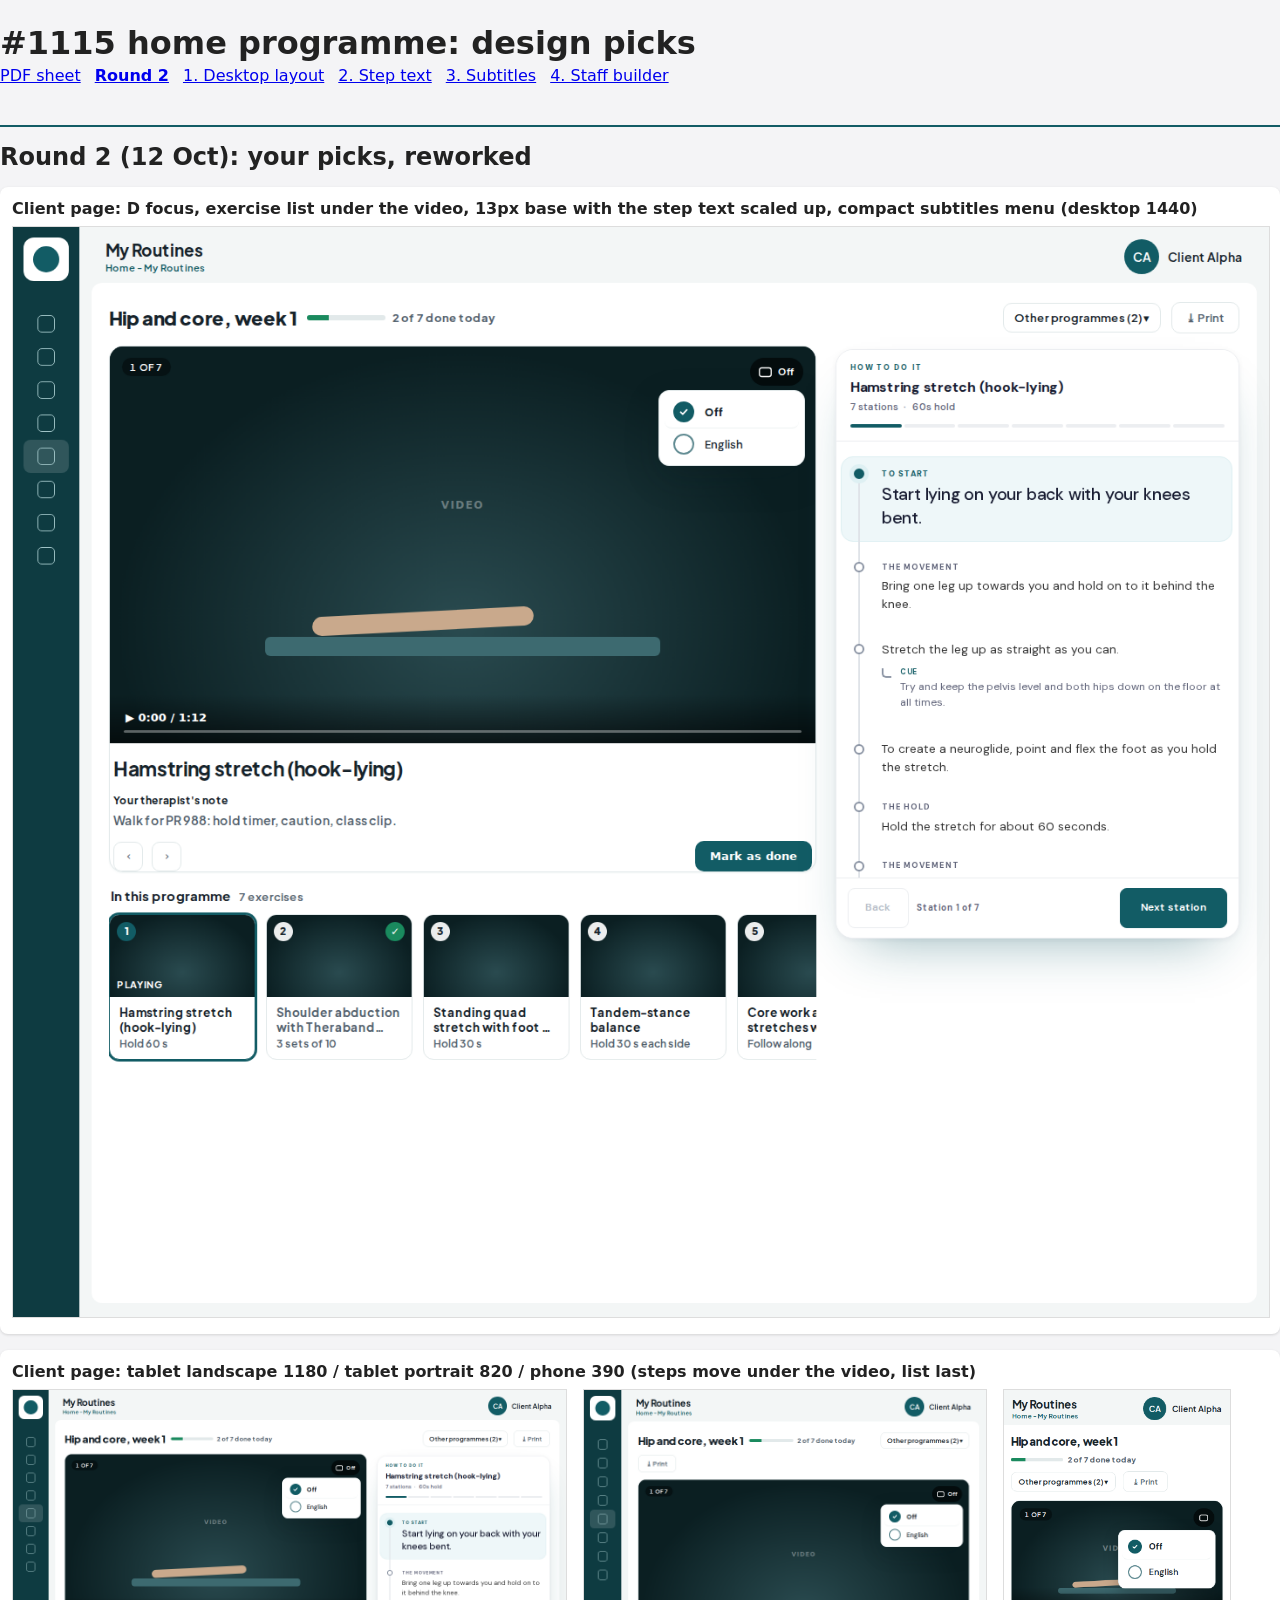
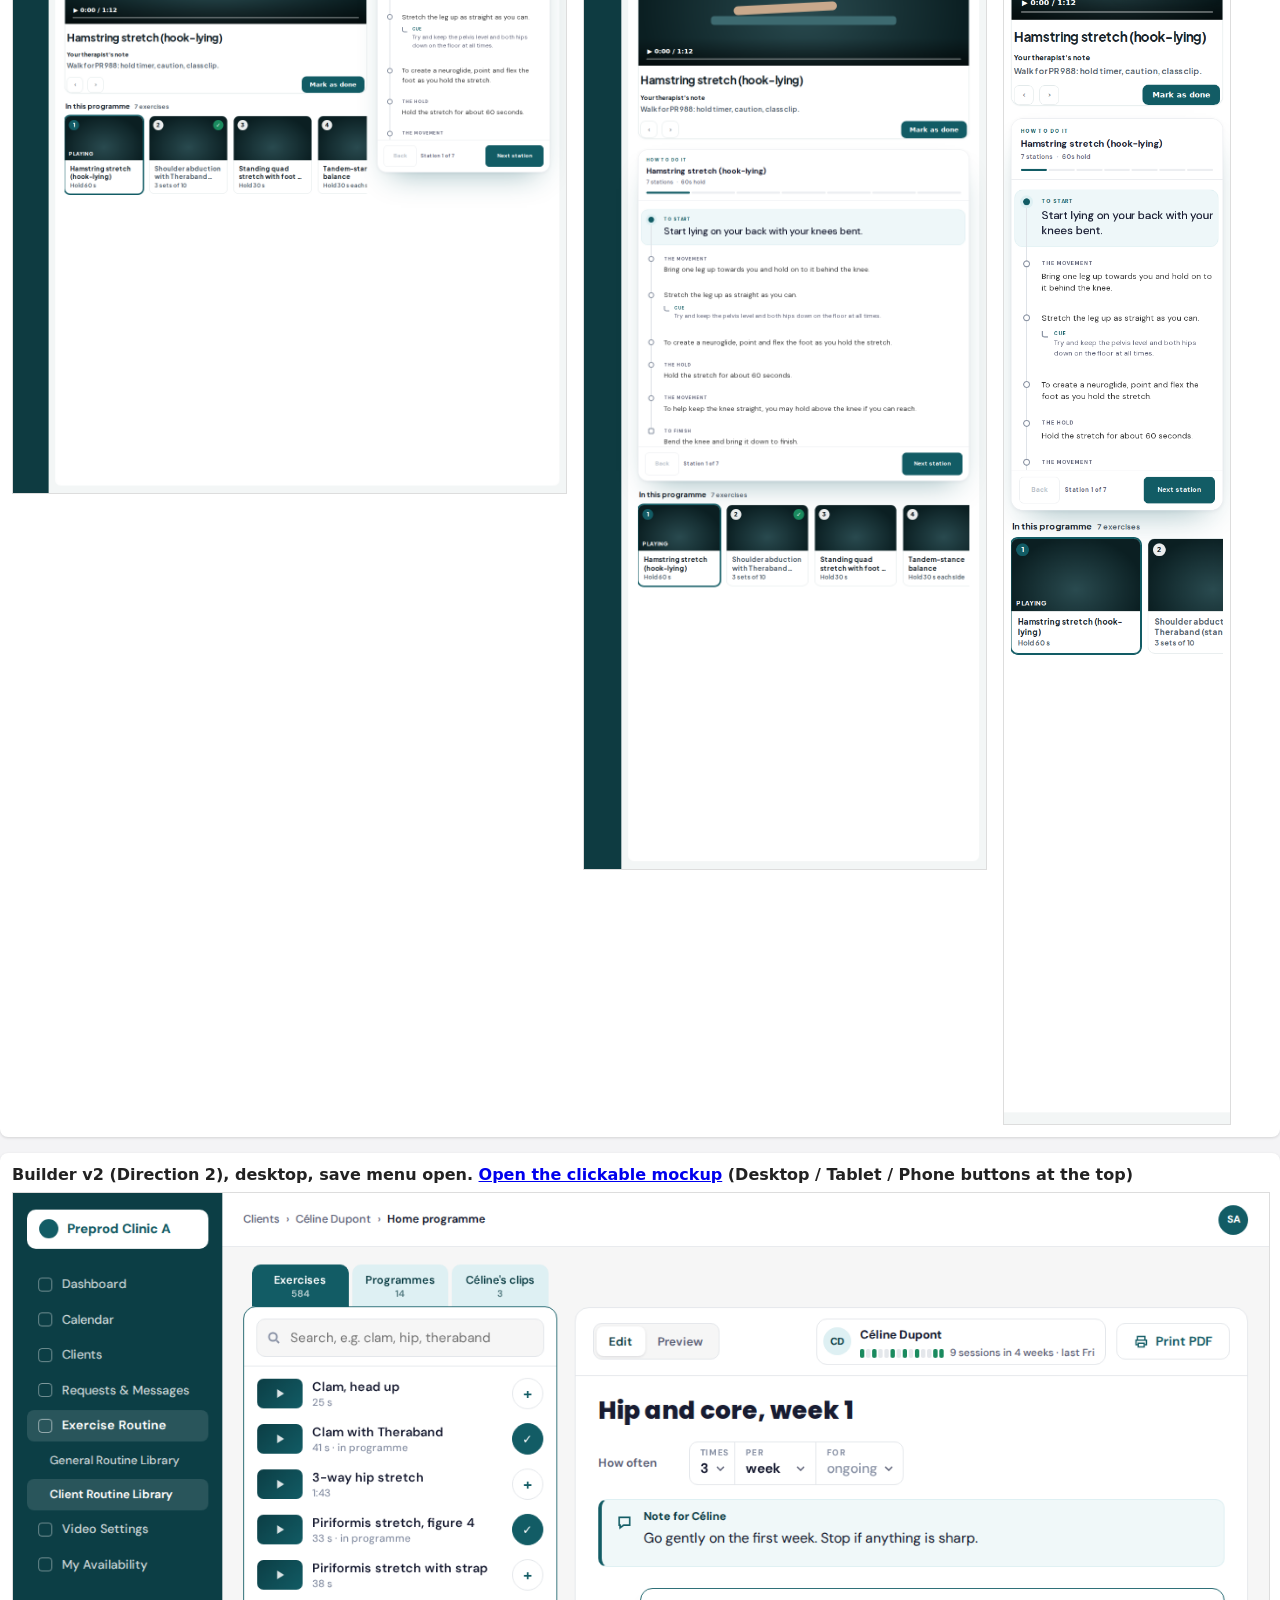
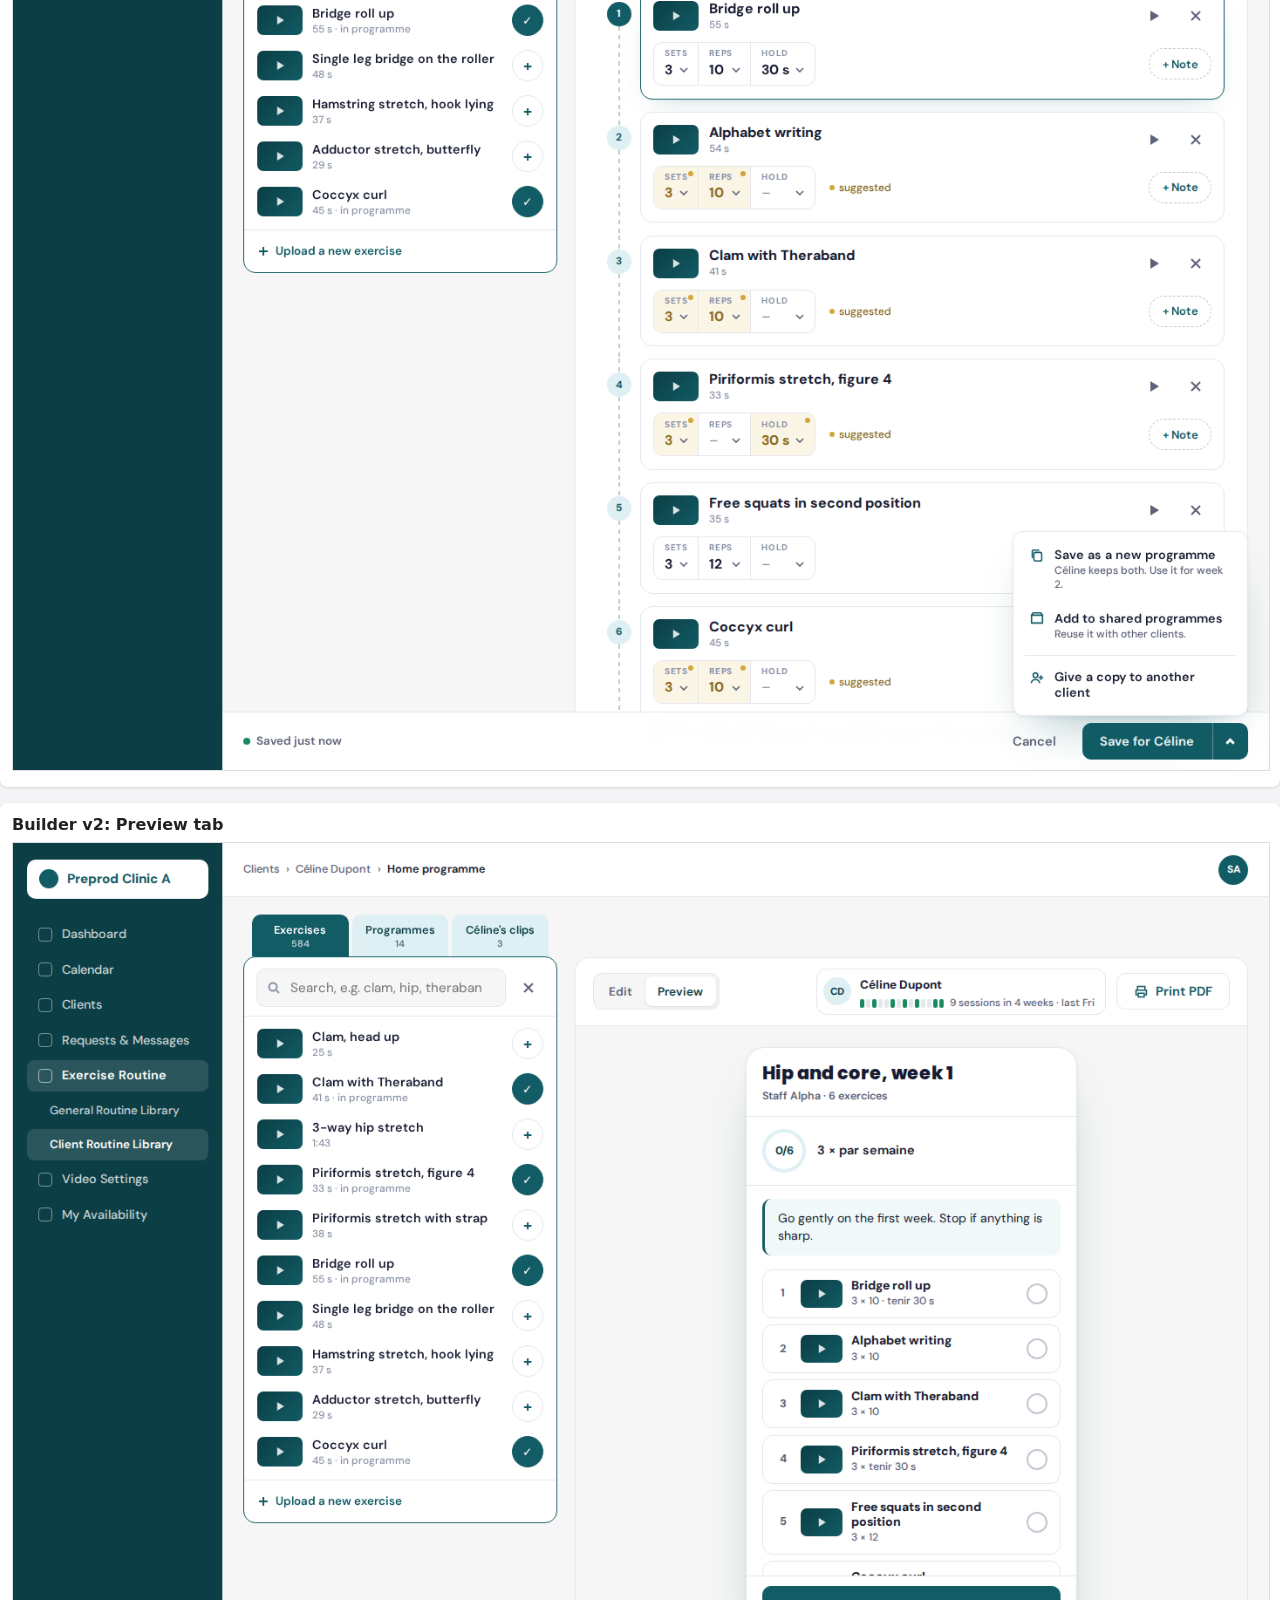
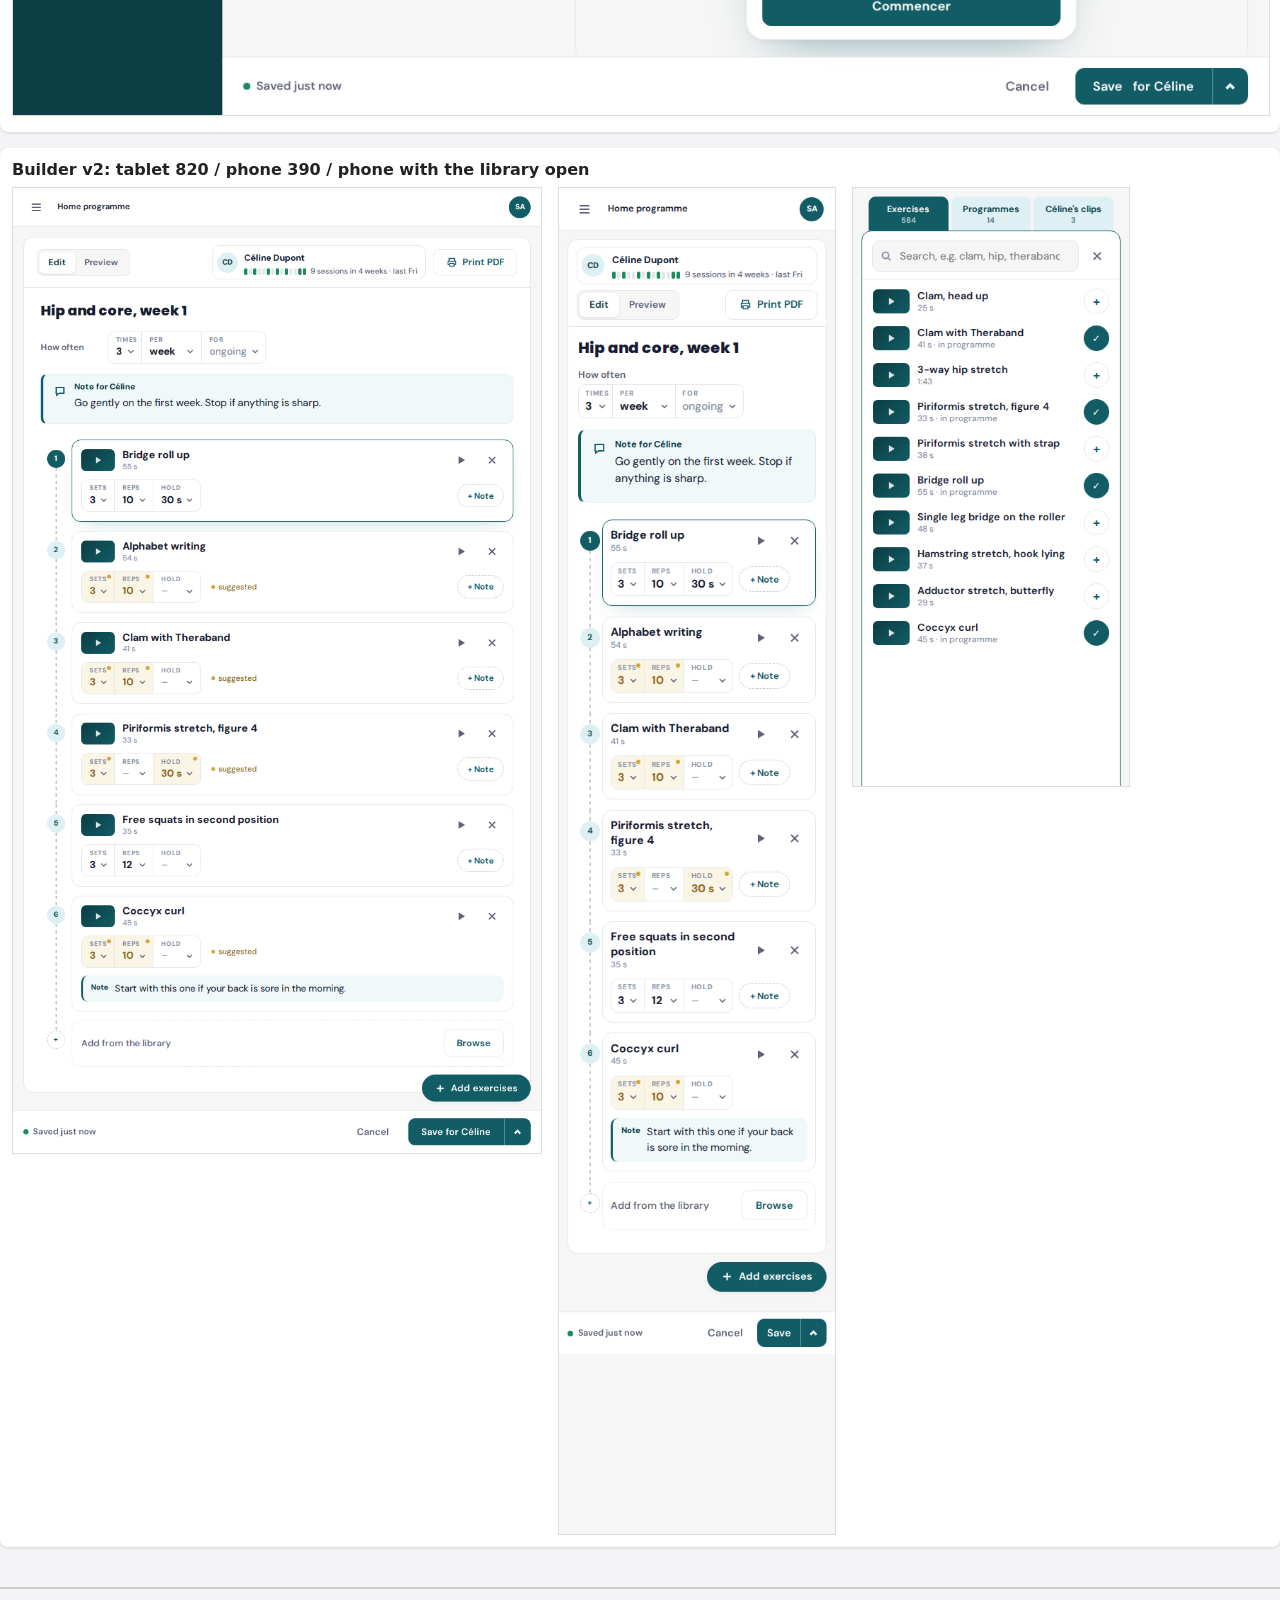
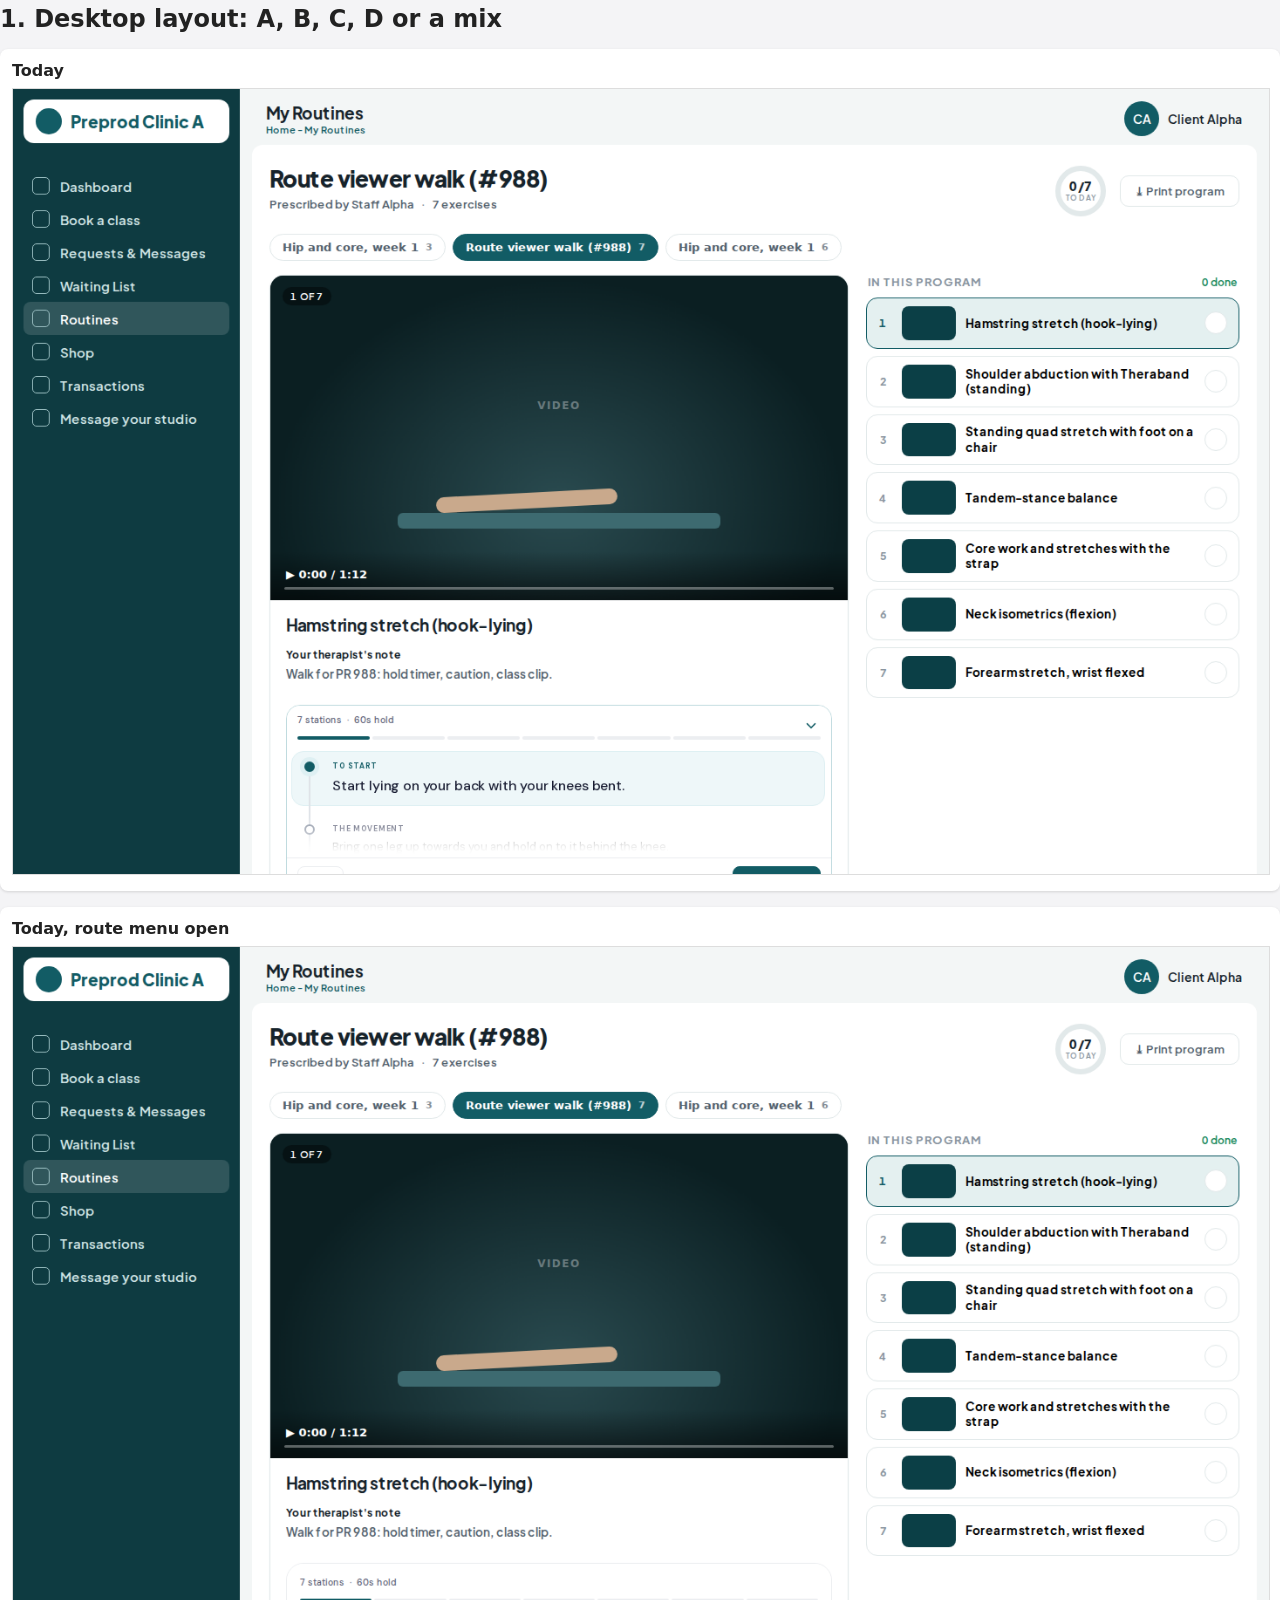
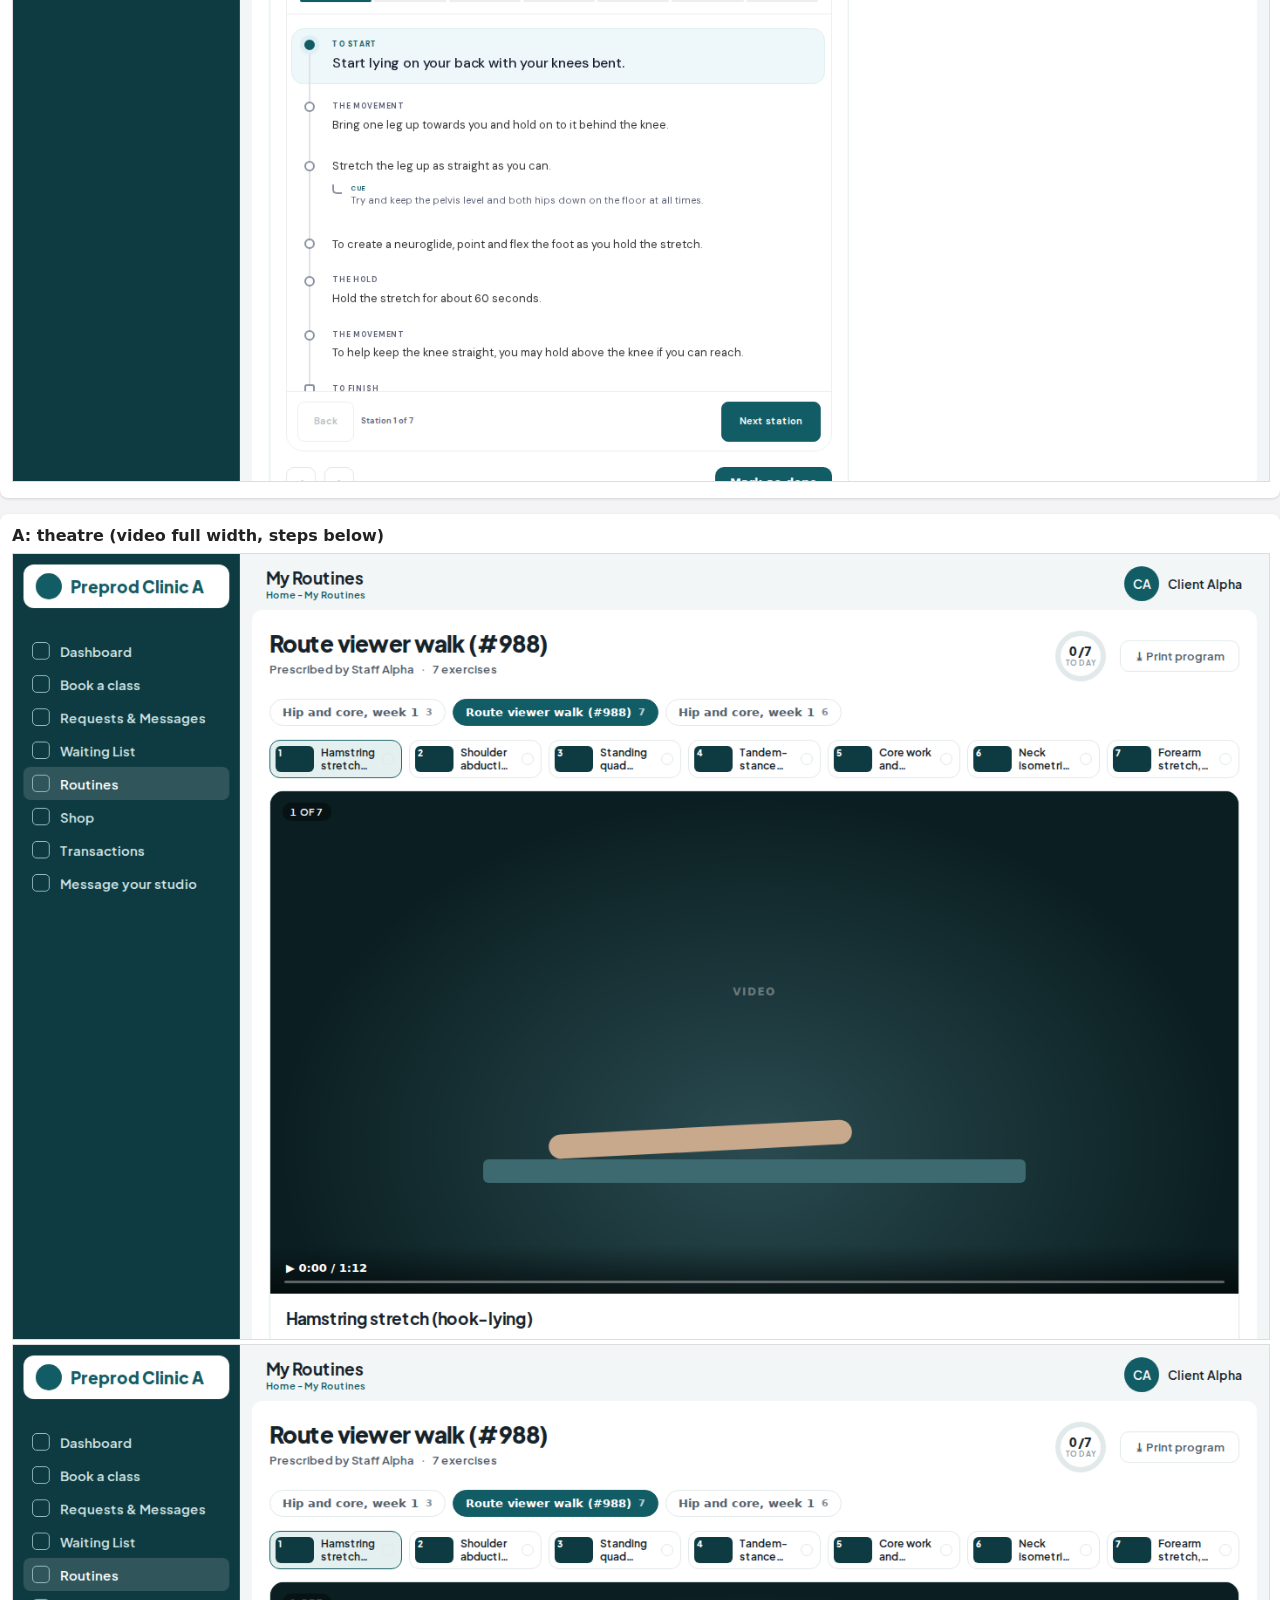
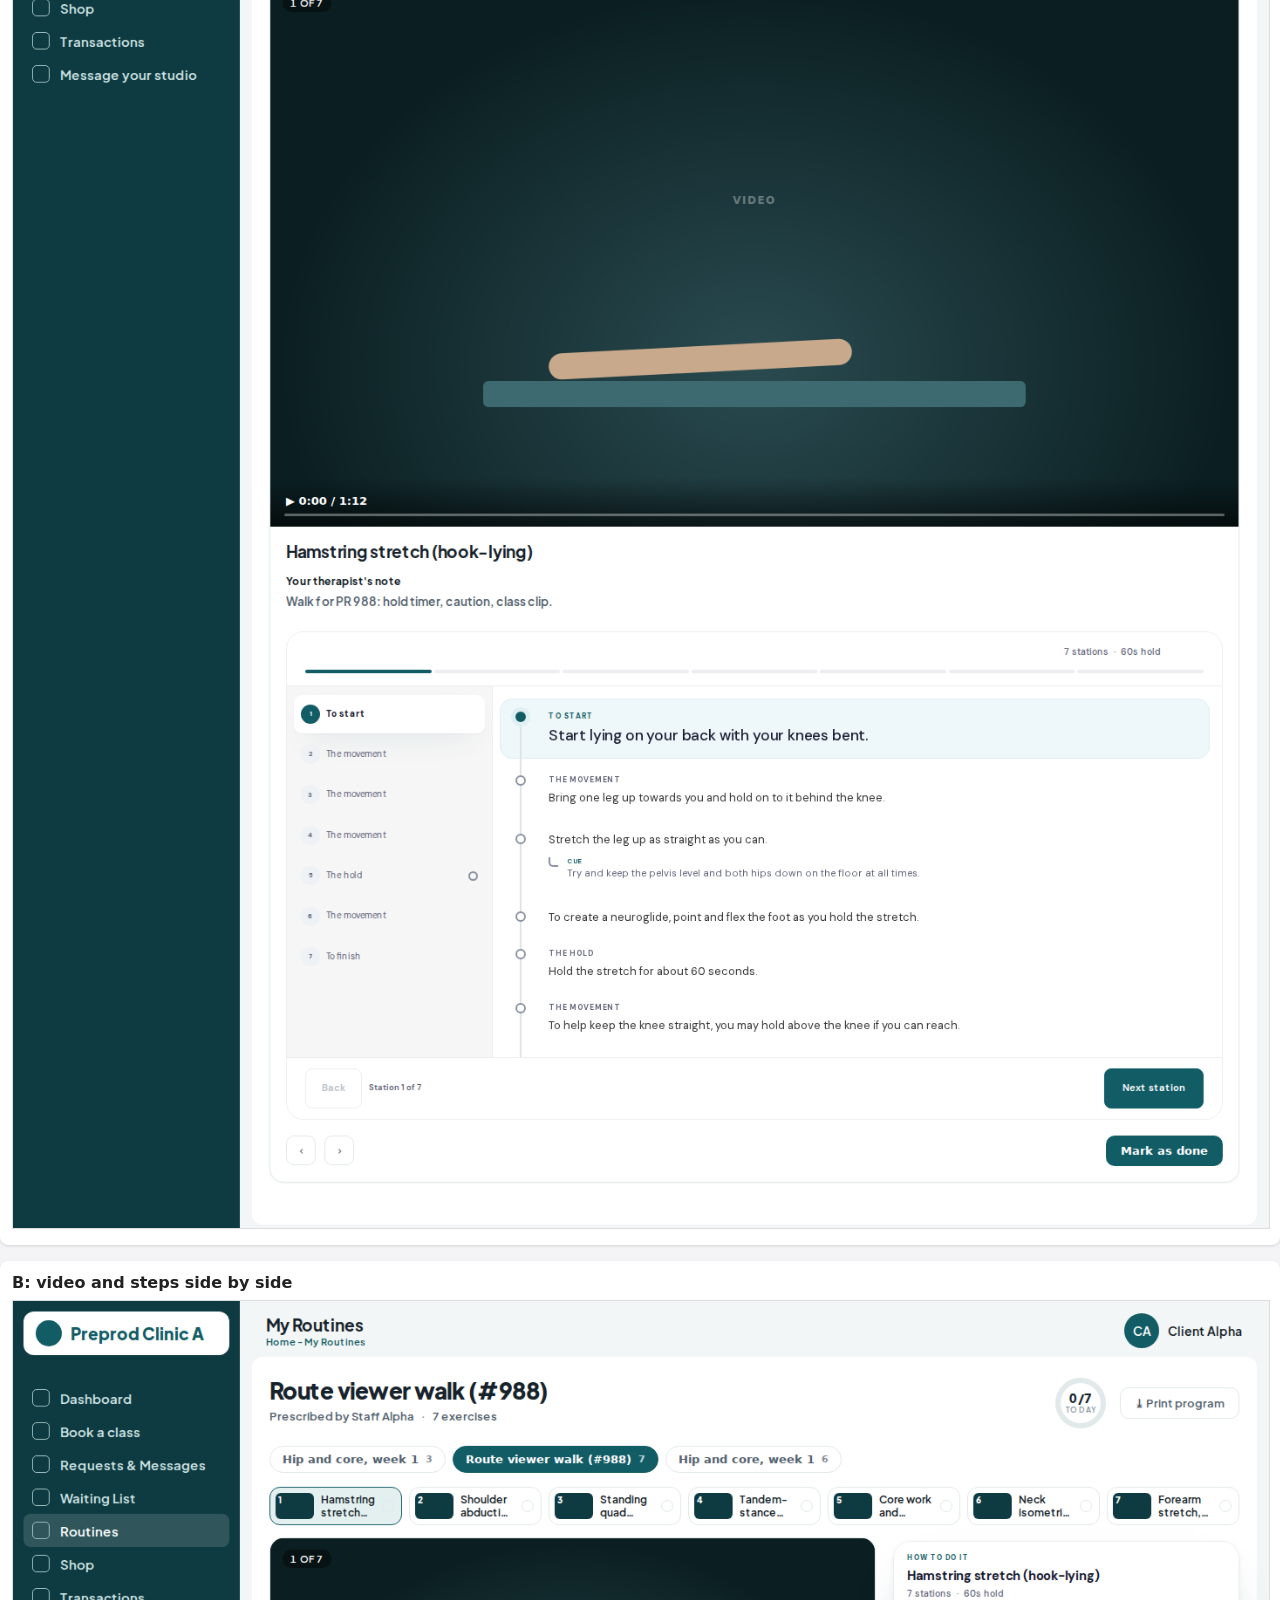
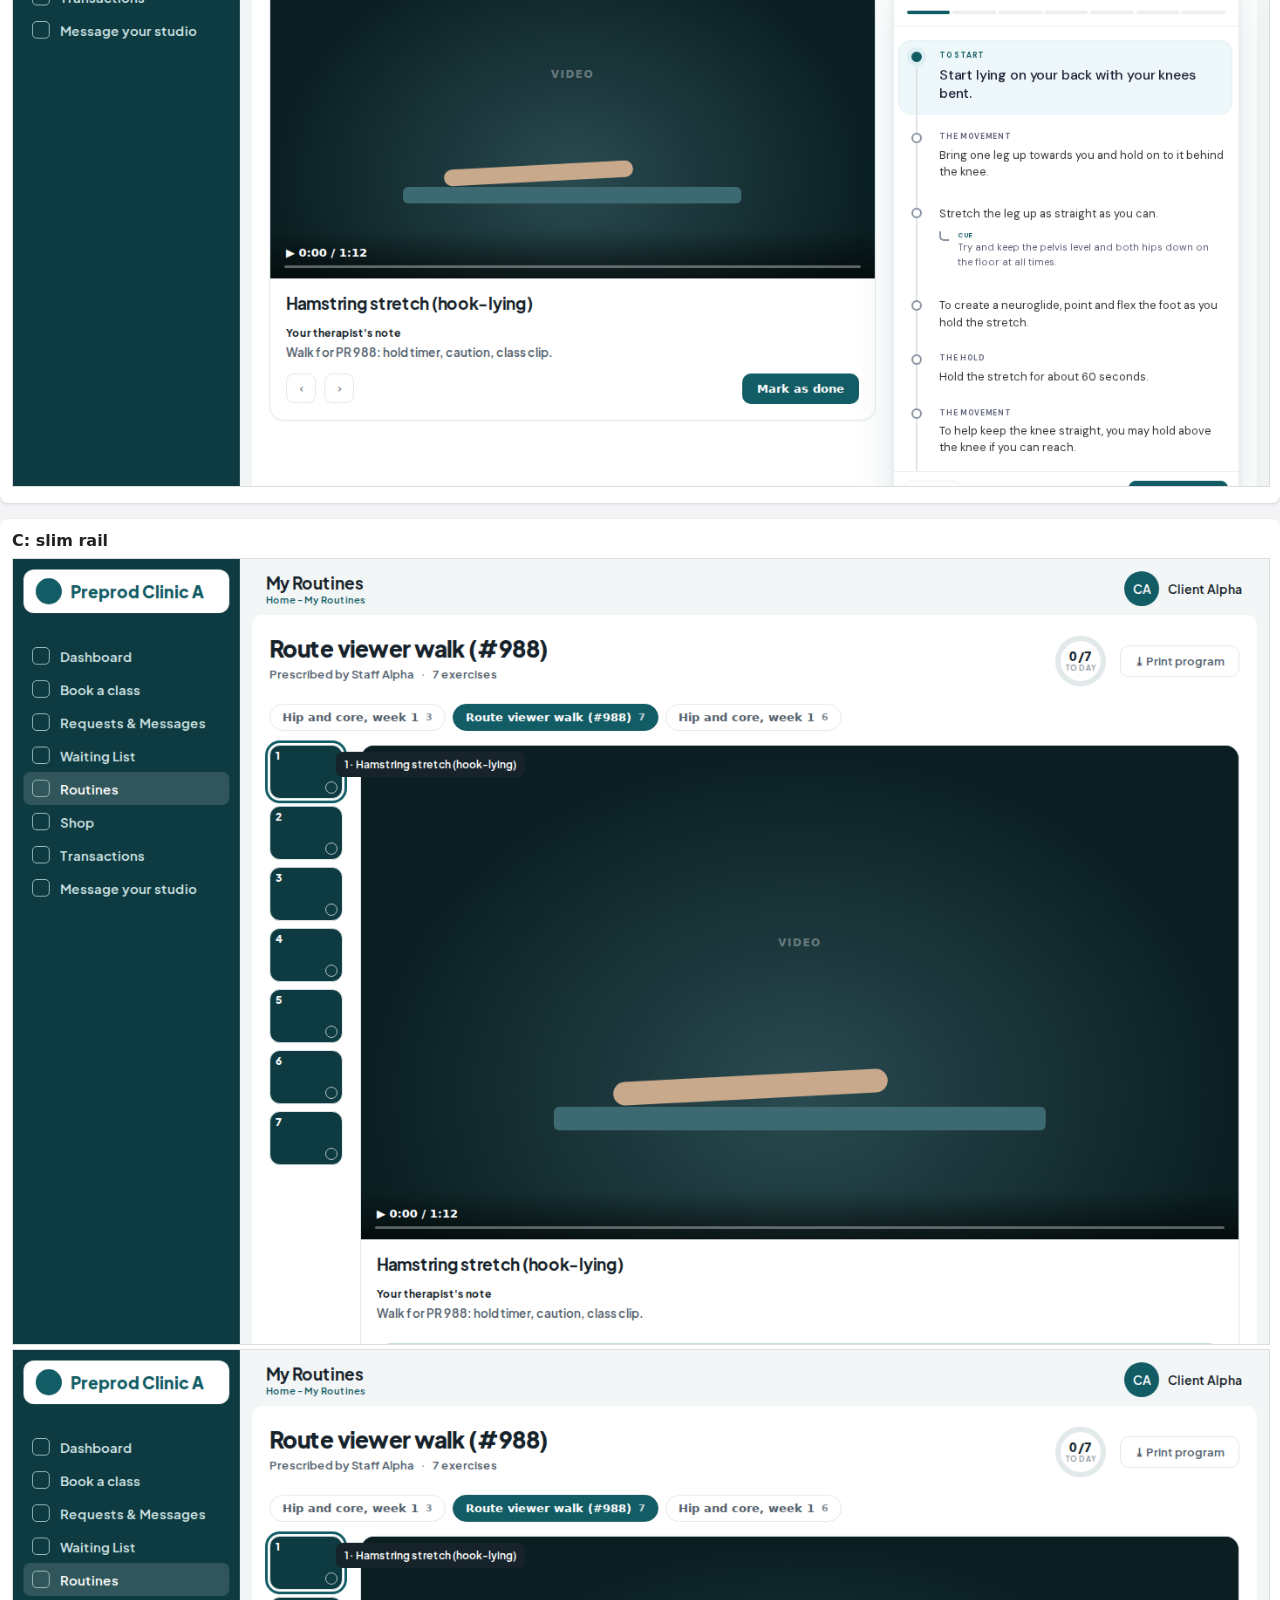
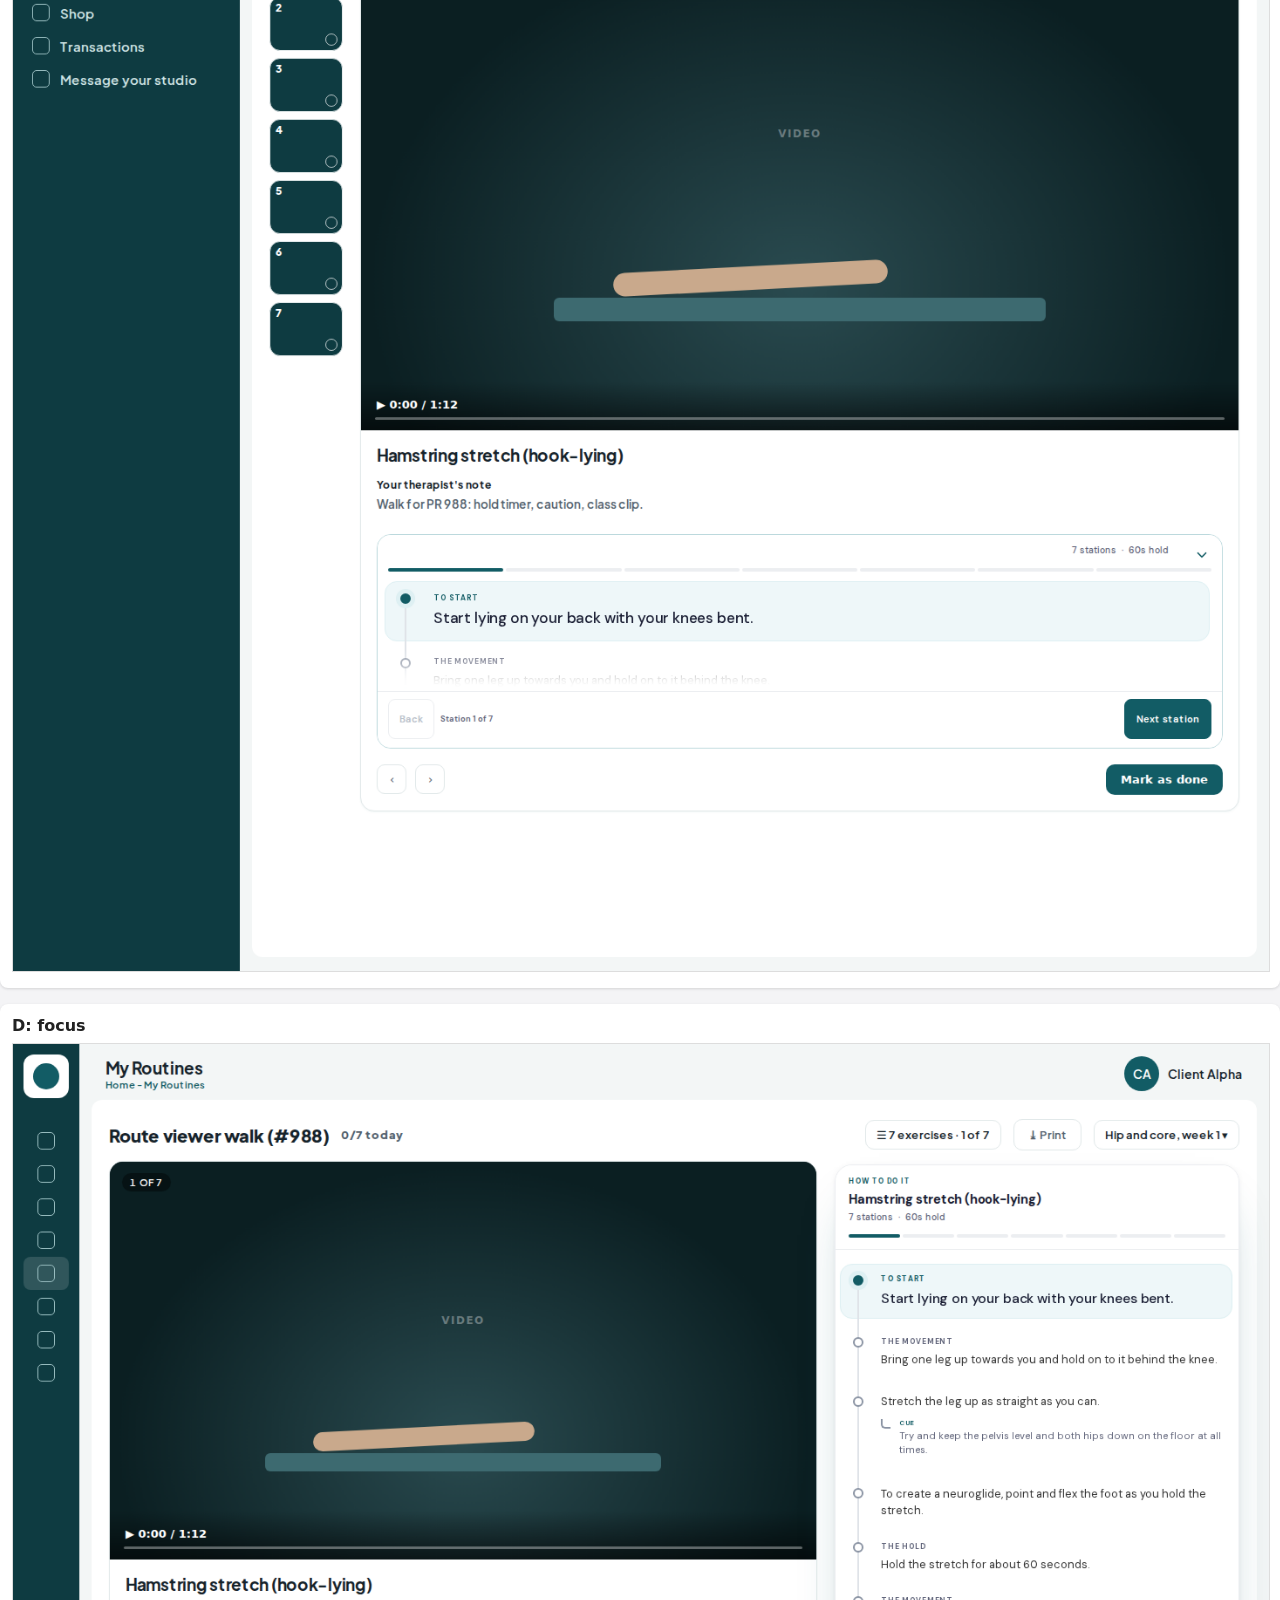
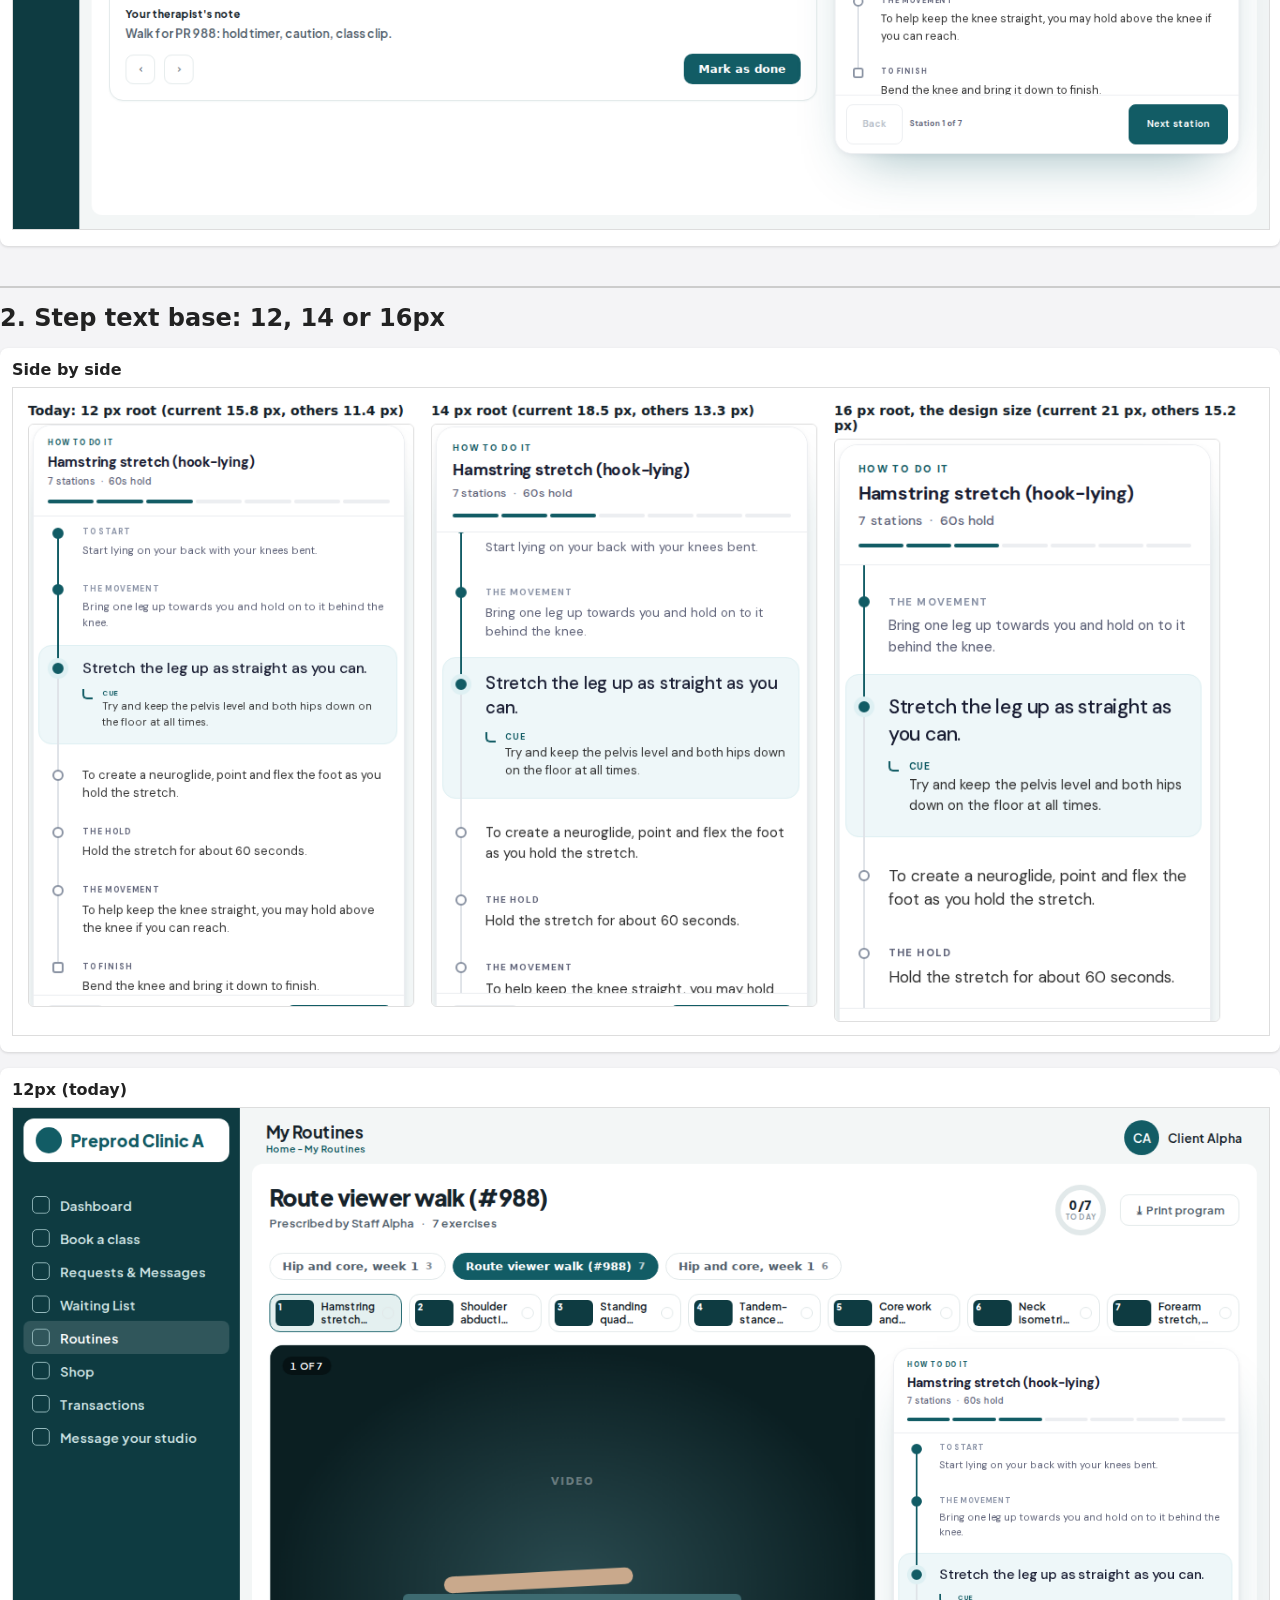
==== index.html @ 7ef36e44 "Mockup preview for #1115 design picks Co-Authored-By: Claude Opus 5.5 <noreply@anthropic.com>" ====
<!doctype html><meta charset=utf-8><meta name="robots" content="noindex,nofollow"><title>#1115 design picks</title>
<style>body{font:16px system-ui;margin:24px auto;max-width:1500px;background:#f4f4f6;color:#222}h1{margin:0 0 4px}h2{margin:40px 0 4px;border-top:2px solid #ccc;padding-top:16px}figure{margin:16px 0;background:#fff;padding:12px;border-radius:8px;box-shadow:0 1px 3px #0002}figcaption{font-weight:600;margin-bottom:8px}img{max-width:100%;border:1px solid #ddd}nav a{margin-right:14px}</style>
<h1>#1115 home programme: design picks</h1>
<nav><a href=#pdf>PDF sheet</a><a href=#v2><b>Round 2</b></a><a href=#layout>1. Desktop layout</a><a href=#text>2. Step text</a><a href=#cc>3. Subtitles</a><a href=#builder>4. Staff builder</a></nav>
<h2 id=v2 style="border-color:#125c65">Round 2 (12 Oct): your picks, reworked</h2>
<figure><figcaption>Client page: D focus, exercise list under the video, 13px base with the step text scaled up, compact subtitles menu (desktop 1440)</figcaption><img src=shots/V2-desk.png></figure>
<figure><figcaption>Client page: tablet landscape 1180 / tablet portrait 820 / phone 390 (steps move under the video, list last)</figcaption><div style="display:flex;gap:16px;align-items:flex-start"><img src=shots/V2-tablet-land.png style="width:44%"><img src=shots/V2-tablet.png style="width:32%"><img src=shots/V2-phone.png style="width:18%"></div></figure>
<figure><figcaption>Builder v2 (Direction 2), desktop, save menu open. <a href=builder/direction-2-v2.html>Open the clickable mockup</a> (Desktop / Tablet / Phone buttons at the top)</figcaption><img src=shots/B2-desk.png></figure>
<figure><figcaption>Builder v2: Preview tab</figcaption><img src=shots/B2-preview.png></figure>
<figure><figcaption>Builder v2: tablet 820 / phone 390 / phone with the library open</figcaption><div style="display:flex;gap:16px;align-items:flex-start"><img src=shots/B2-tablet.png style="width:42%"><img src=shots/B2-phone.png style="width:22%"><img src=shots/B2-phone-lib.png style="width:22%"></div></figure>
<h2 id=layout>1. Desktop layout: A, B, C, D or a mix</h2>
<figure><figcaption>Today</figcaption><img src=shots/0-today.png></figure>
<figure><figcaption>Today, route menu open</figcaption><img src=shots/R-today-open.png></figure>
<figure><figcaption>A: theatre (video full width, steps below)</figcaption><img src=shots/A-theatre.png><img src=shots/A-theatre-full.png></figure>
<figure><figcaption>B: video and steps side by side</figcaption><img src=shots/B-side.png></figure>
<figure><figcaption>C: slim rail</figcaption><img src=shots/C-rail.png><img src=shots/C-rail-full.png></figure>
<figure><figcaption>D: focus</figcaption><img src=shots/D-focus.png></figure>
<h2 id=text>2. Step text base: 12, 14 or 16px</h2>
<figure><figcaption>Side by side</figcaption><img src=shots/T-compare.png></figure>
<figure><figcaption>12px (today)</figcaption><img src=shots/T-12.png></figure>
<figure><figcaption>14px</figcaption><img src=shots/T-14.png></figure>
<figure><figcaption>16px</figcaption><img src=shots/T-16.png></figure>
<h2 id=cc>3. Subtitles: today, compact menu, or one switch</h2>
<figure><figcaption>Side by side</figcaption><img src=shots/CC-compare.png></figure>
<figure><figcaption>Today</figcaption><img src=shots/CC-today.png></figure>
<figure><figcaption>Compact menu</figcaption><img src=shots/CC-compact.png></figure>
<figure><figcaption>Single switch</figcaption><img src=shots/CC-toggle.png></figure>
<h2 id=builder>4. Staff builder: S1, S2 or S3 (and library name or client title first)</h2>
<figure><figcaption>Current builder, 8 gaps annotated</figcaption><img src=shots/S1-rig-annotated.png></figure>
<figure><figcaption>Direction 1 (S1 finishes this; S3 = this plus a live client preview)</figcaption><img src=shots/S2-direction1.png> <a href=builder/direction-1-tidy.html>open interactive mockup</a></figure>
<figure><figcaption>Direction 2 (S2)</figcaption><img src=shots/S3-direction2.png> <a href=builder/direction-2-prescribe.html>open interactive mockup</a></figure>

<h2 id=pdf>Printable PDF (9 Oct walk sheet)</h2><figure><a href=pdf/en-routine.pdf>English</a> · <a href=pdf/fr-routine.pdf>French</a> · <a href=pdf/de-routine.pdf>German</a> · <a href=pdf/it-routine.pdf>Italian</a><br><iframe src=pdf/en-routine.pdf style="width:100%;height:1100px;border:1px solid #ddd;margin-top:10px"></iframe></figure>
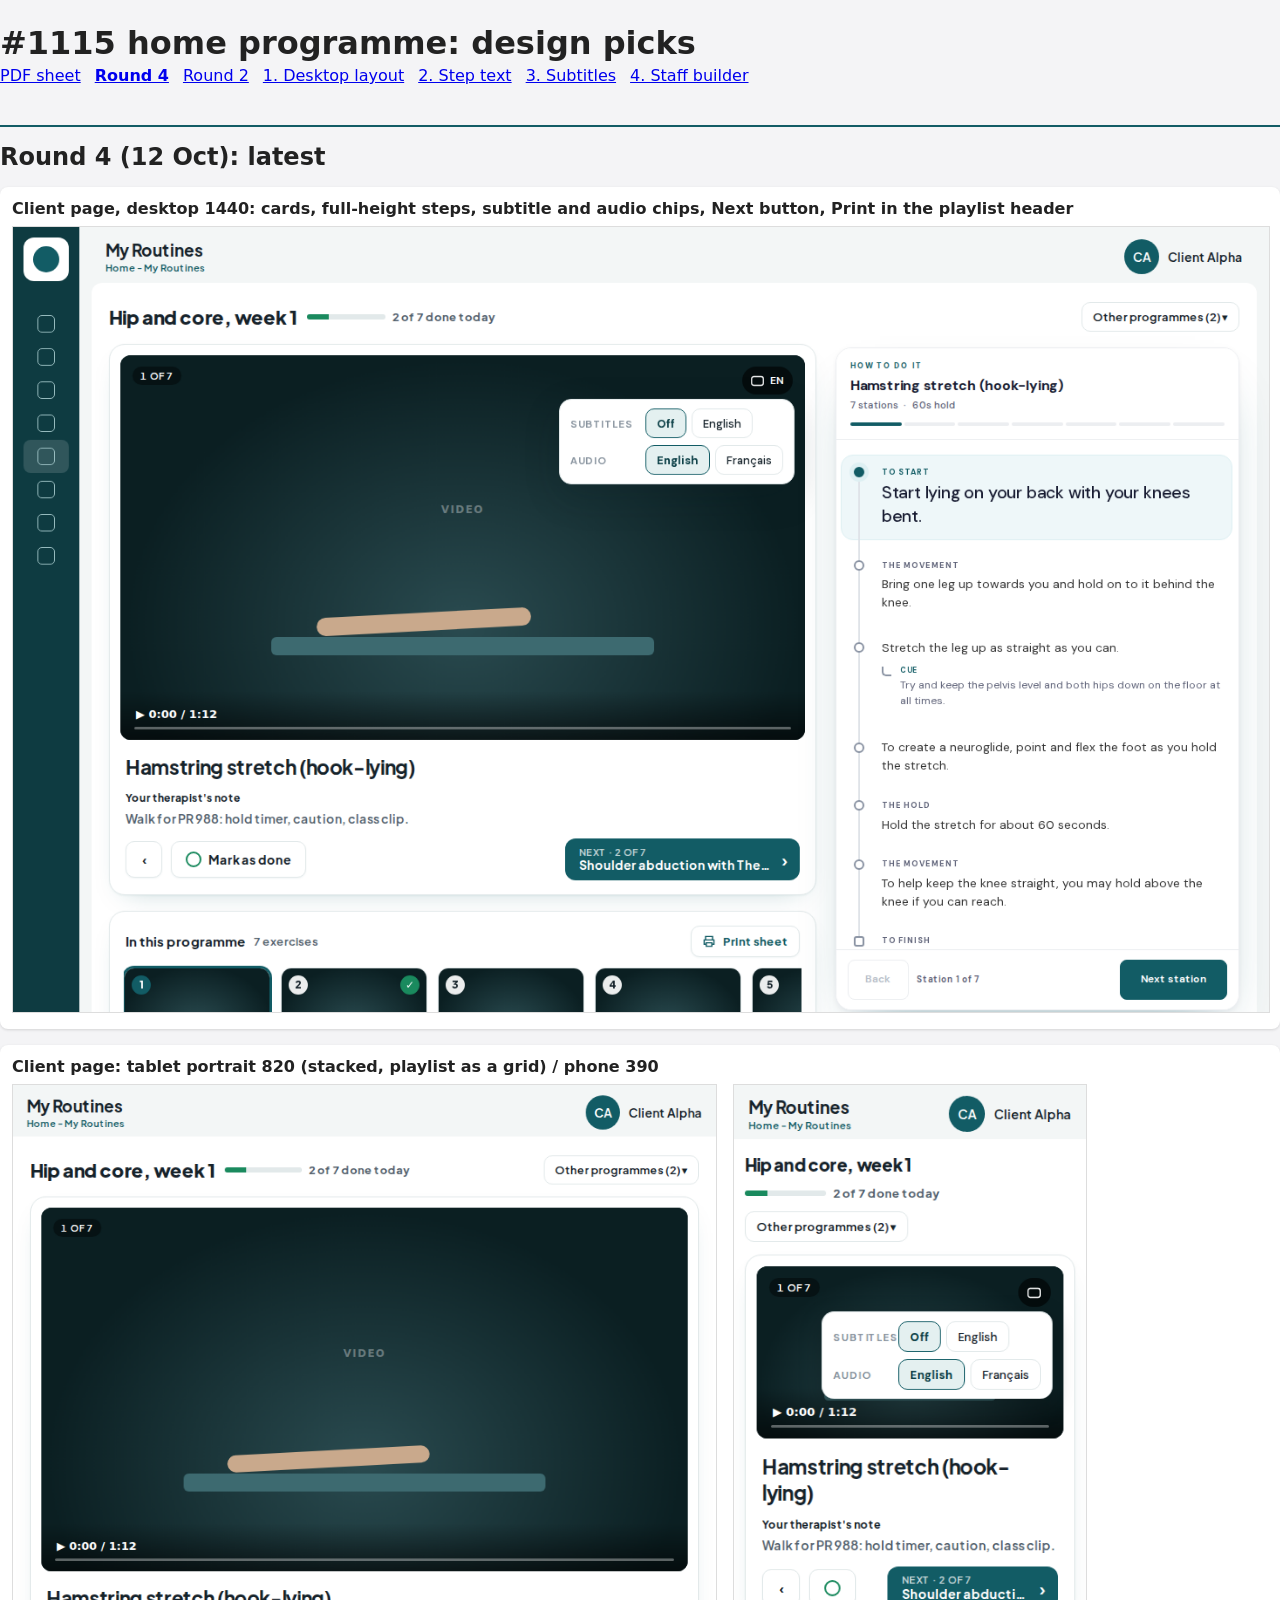
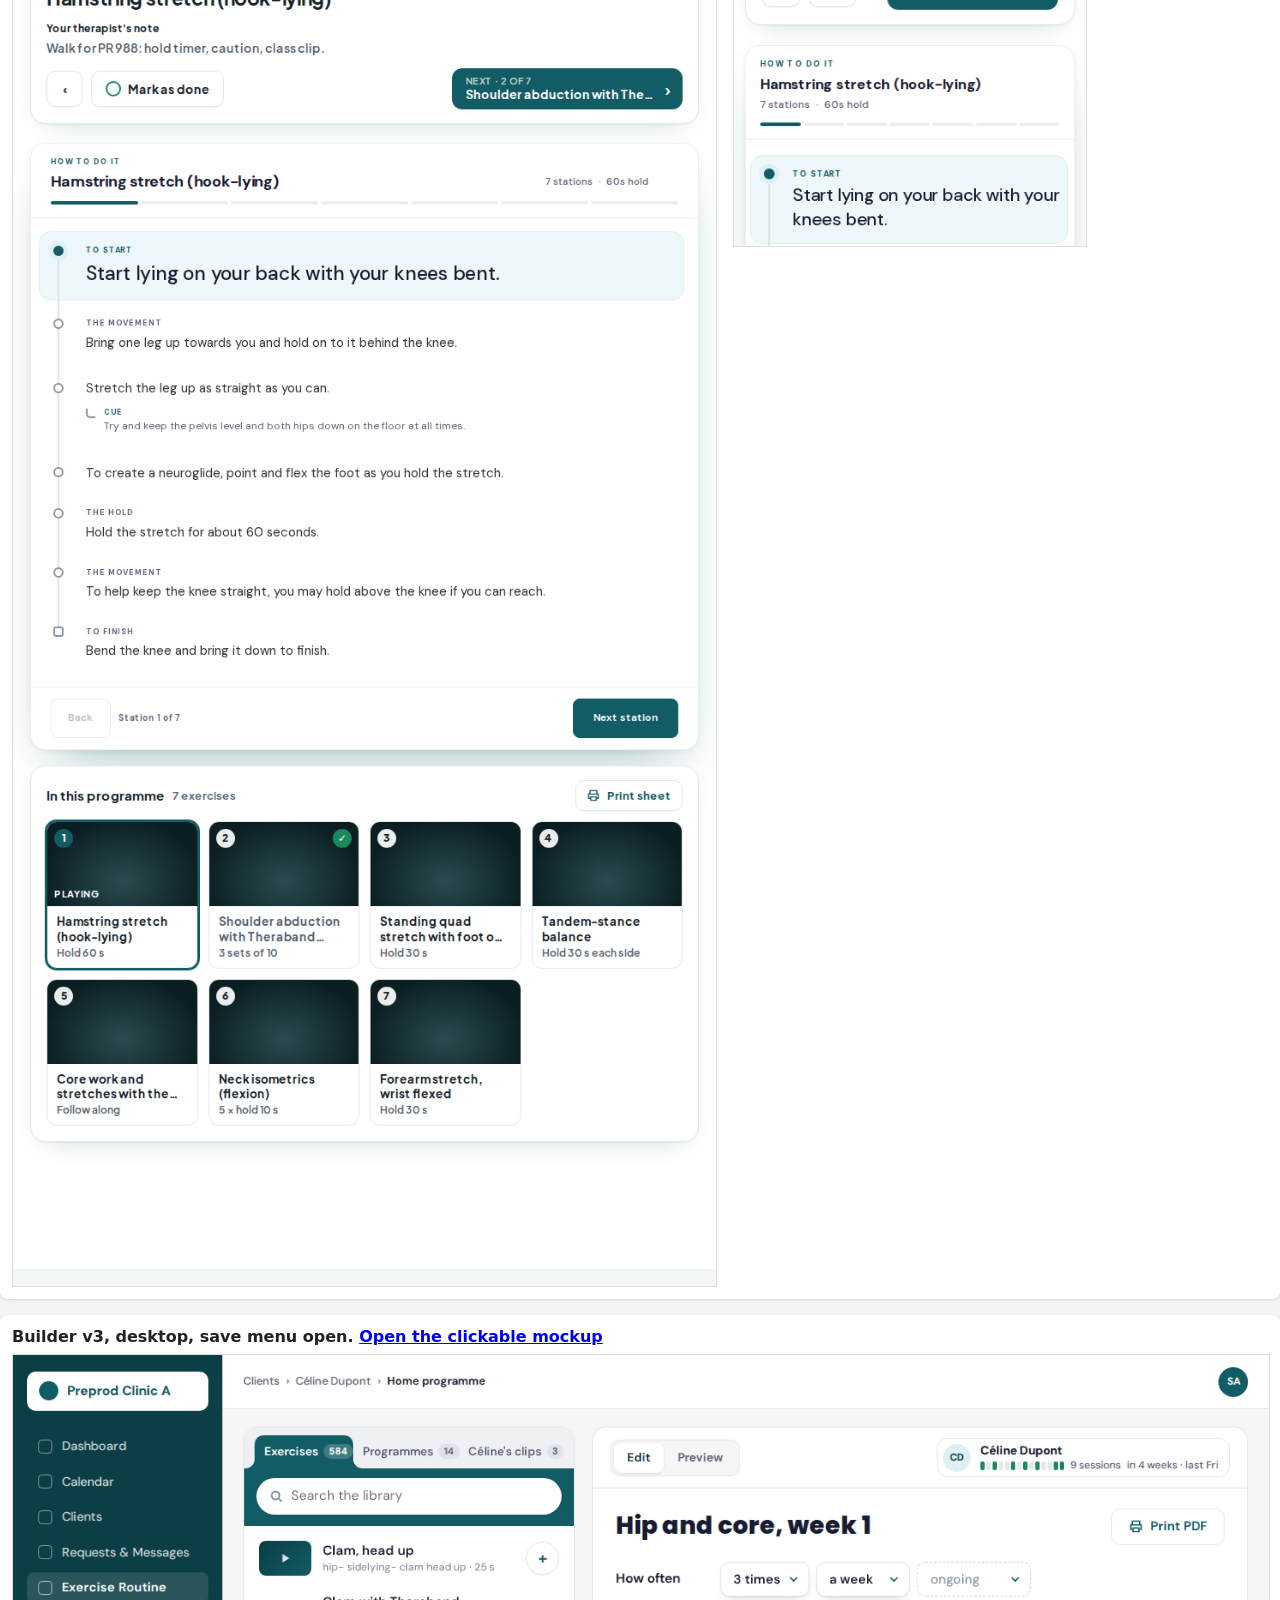
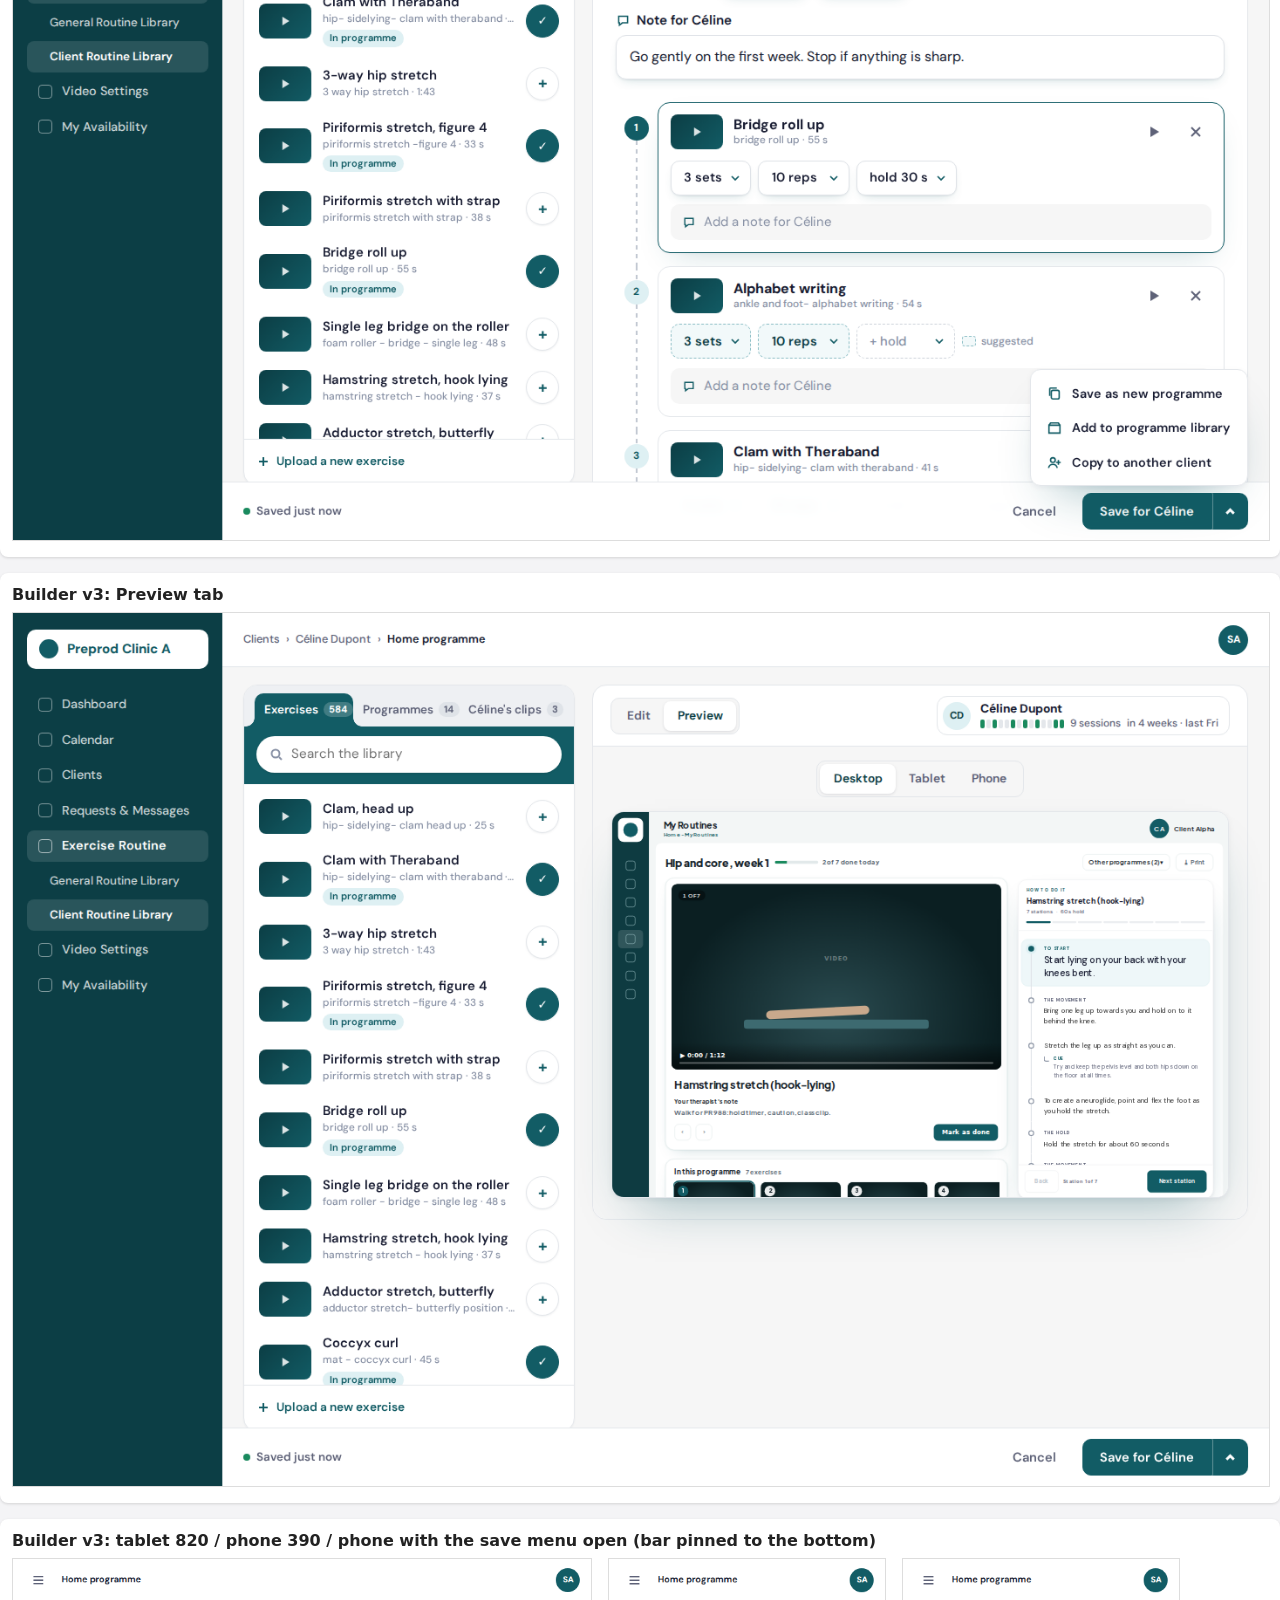
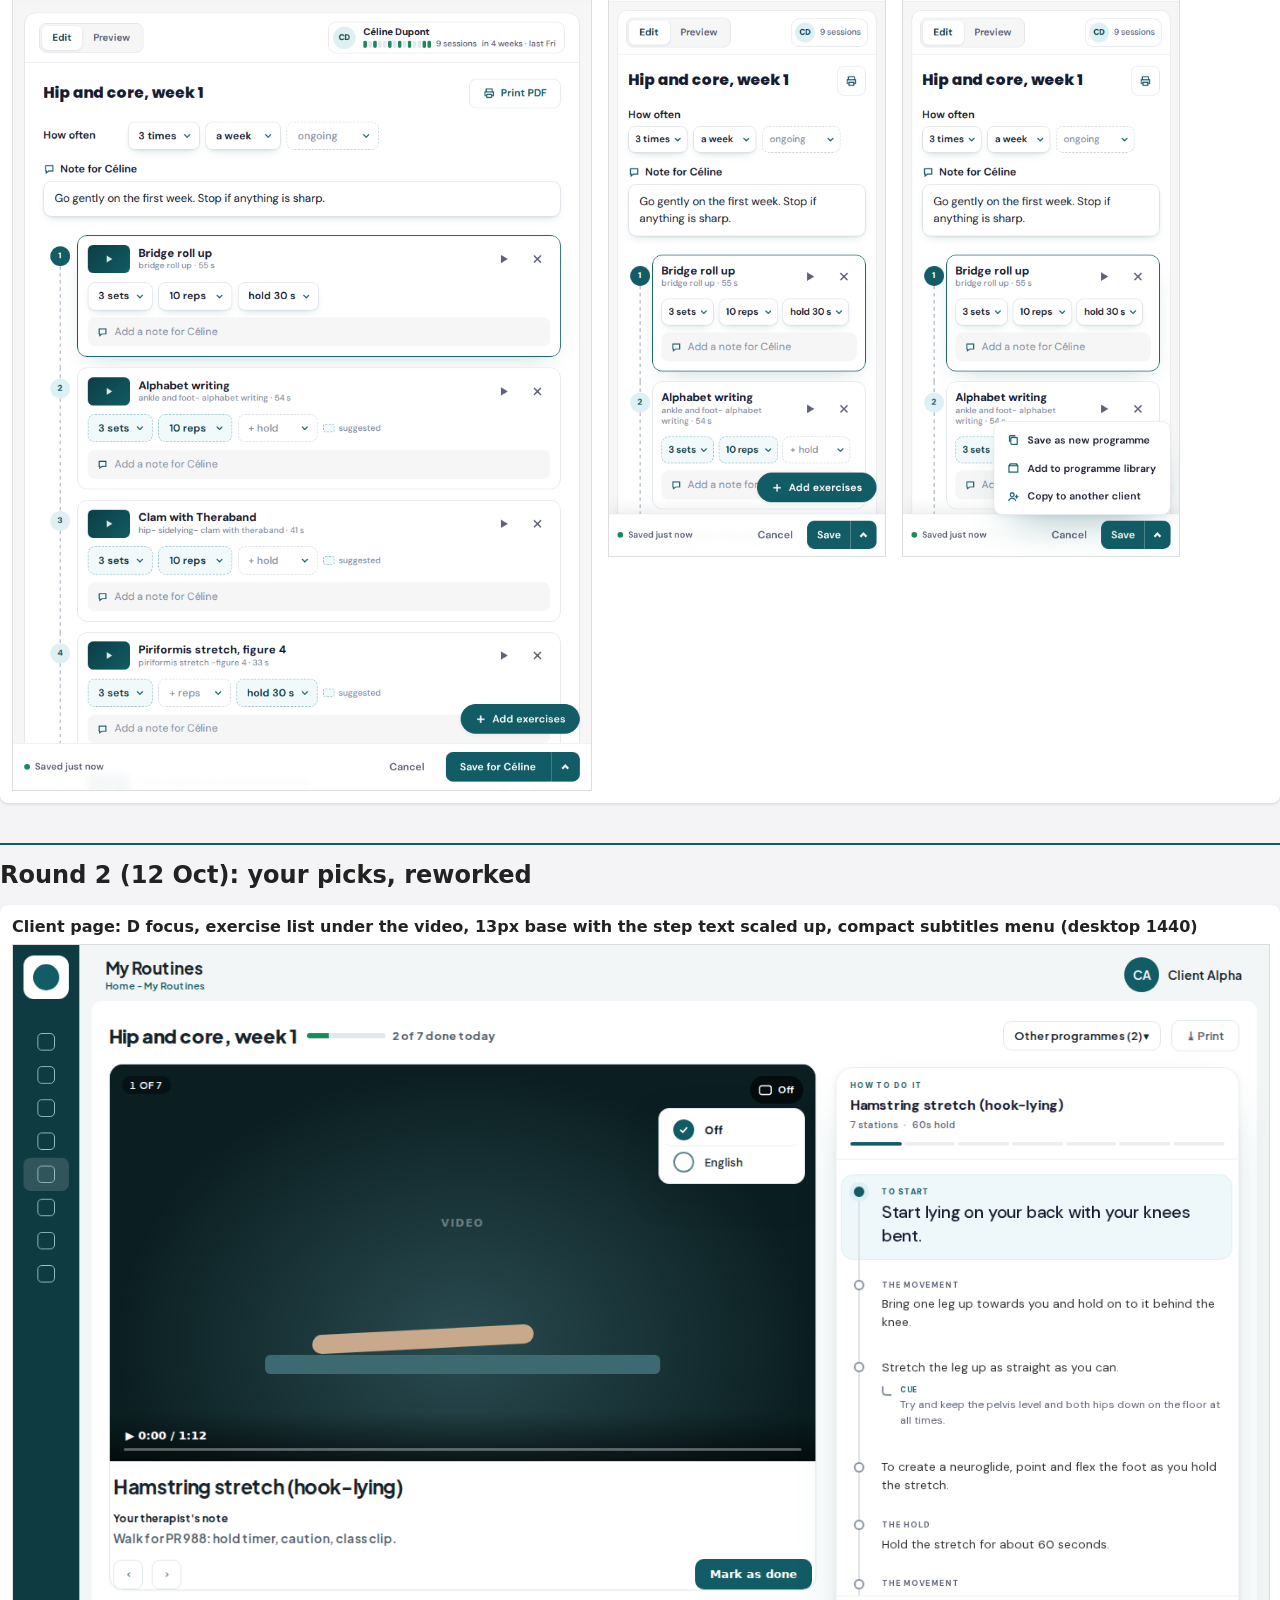
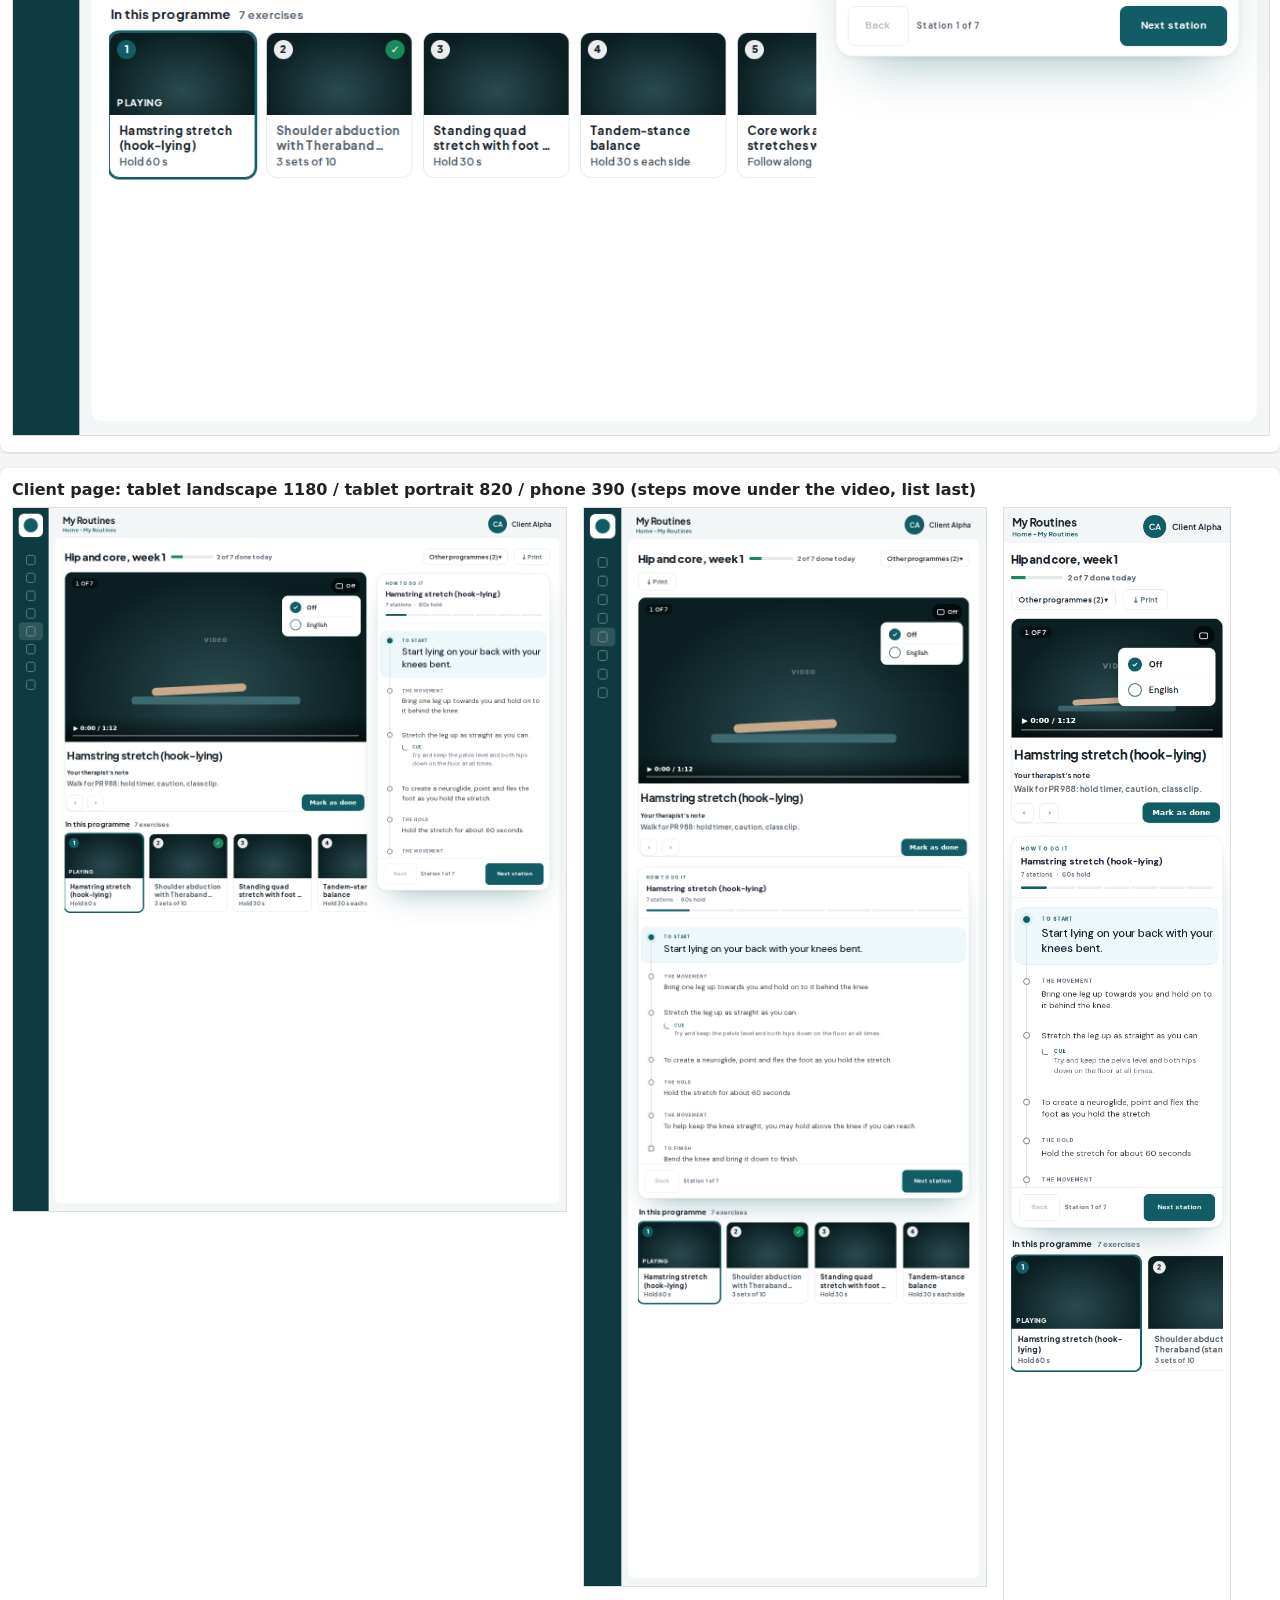
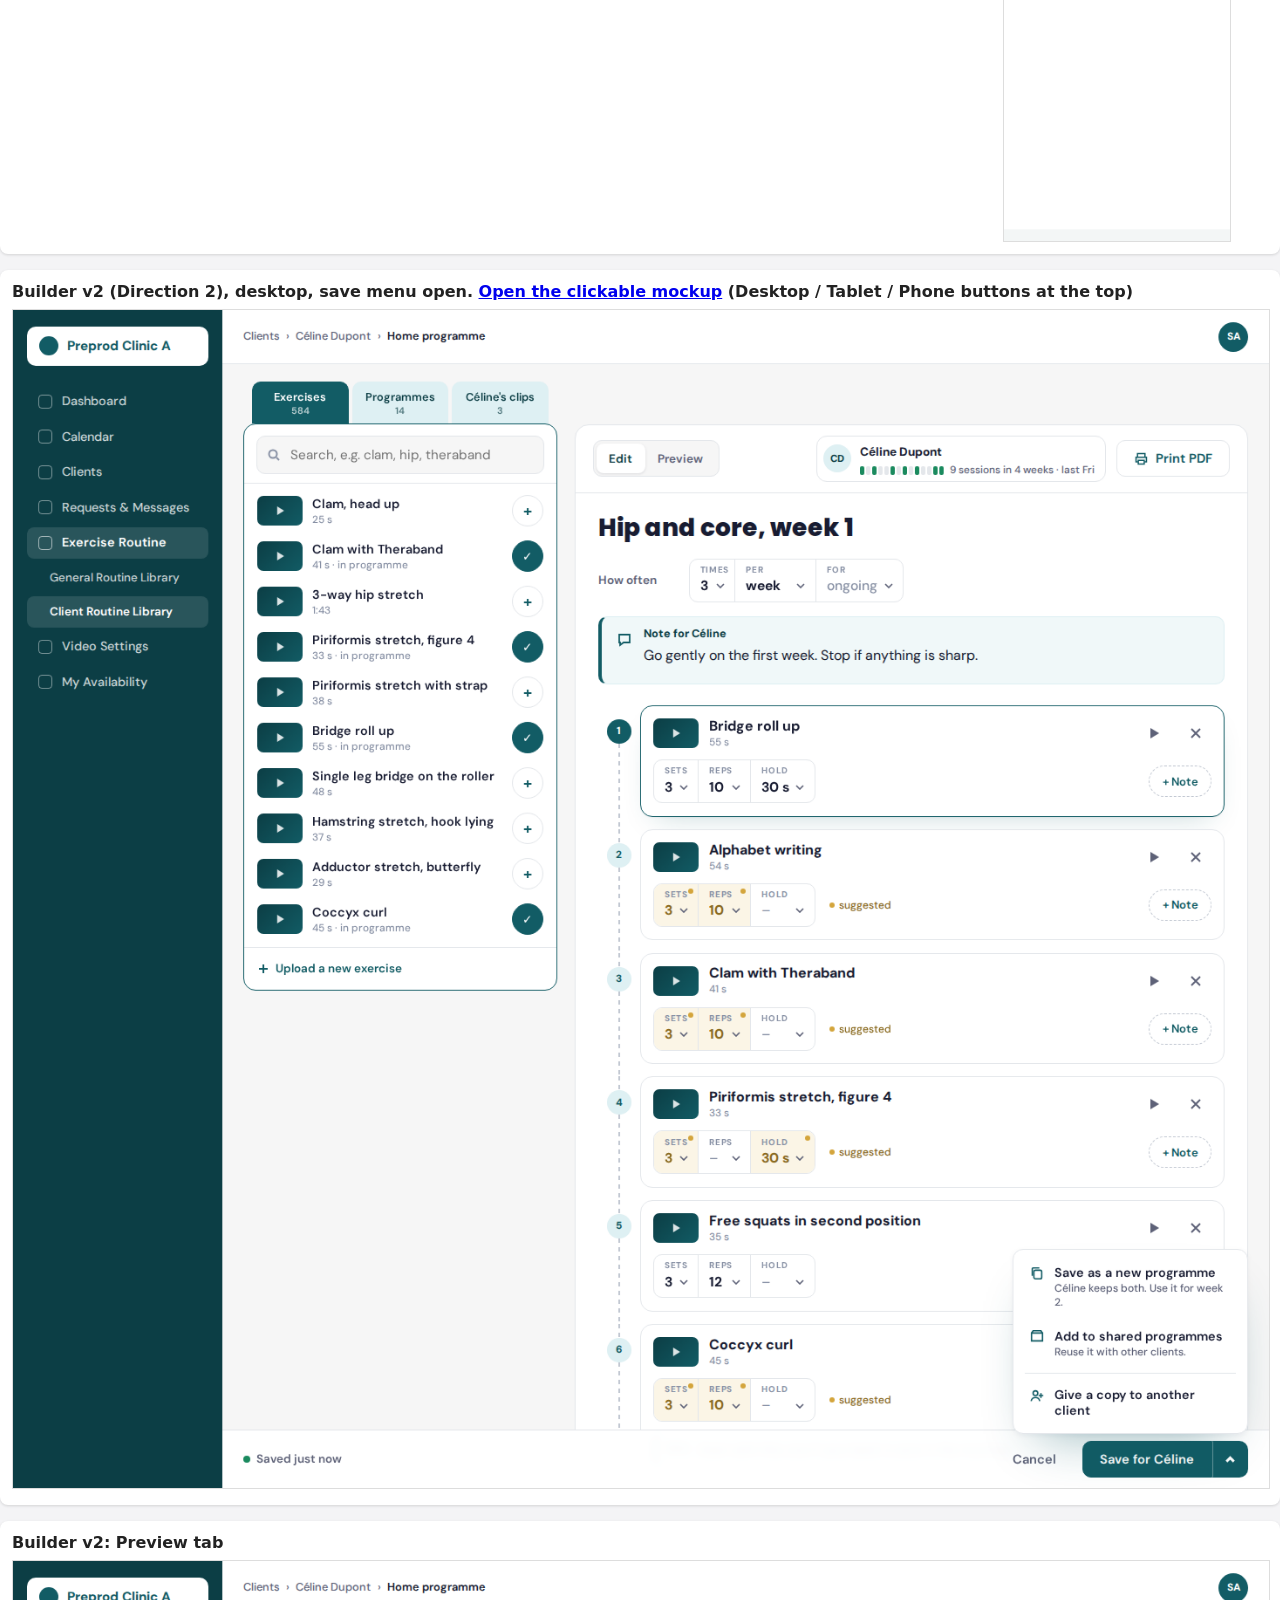
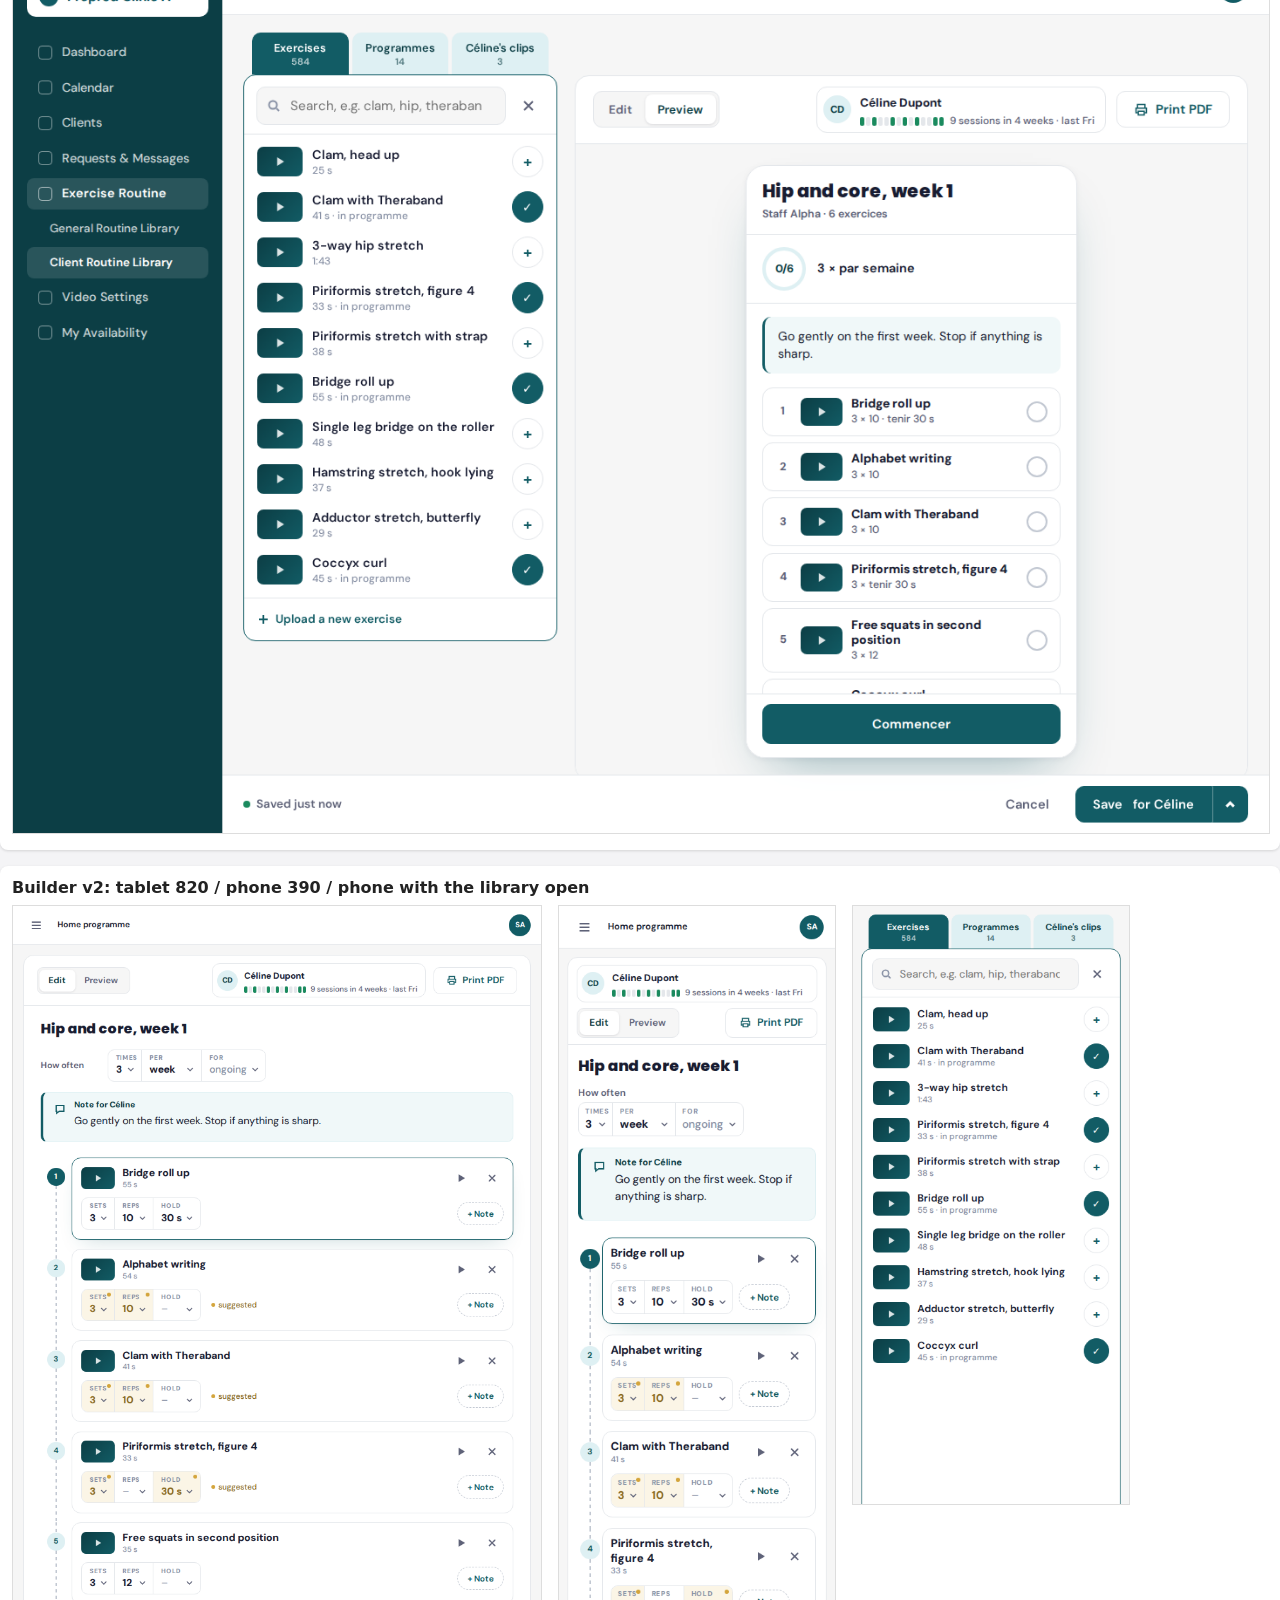
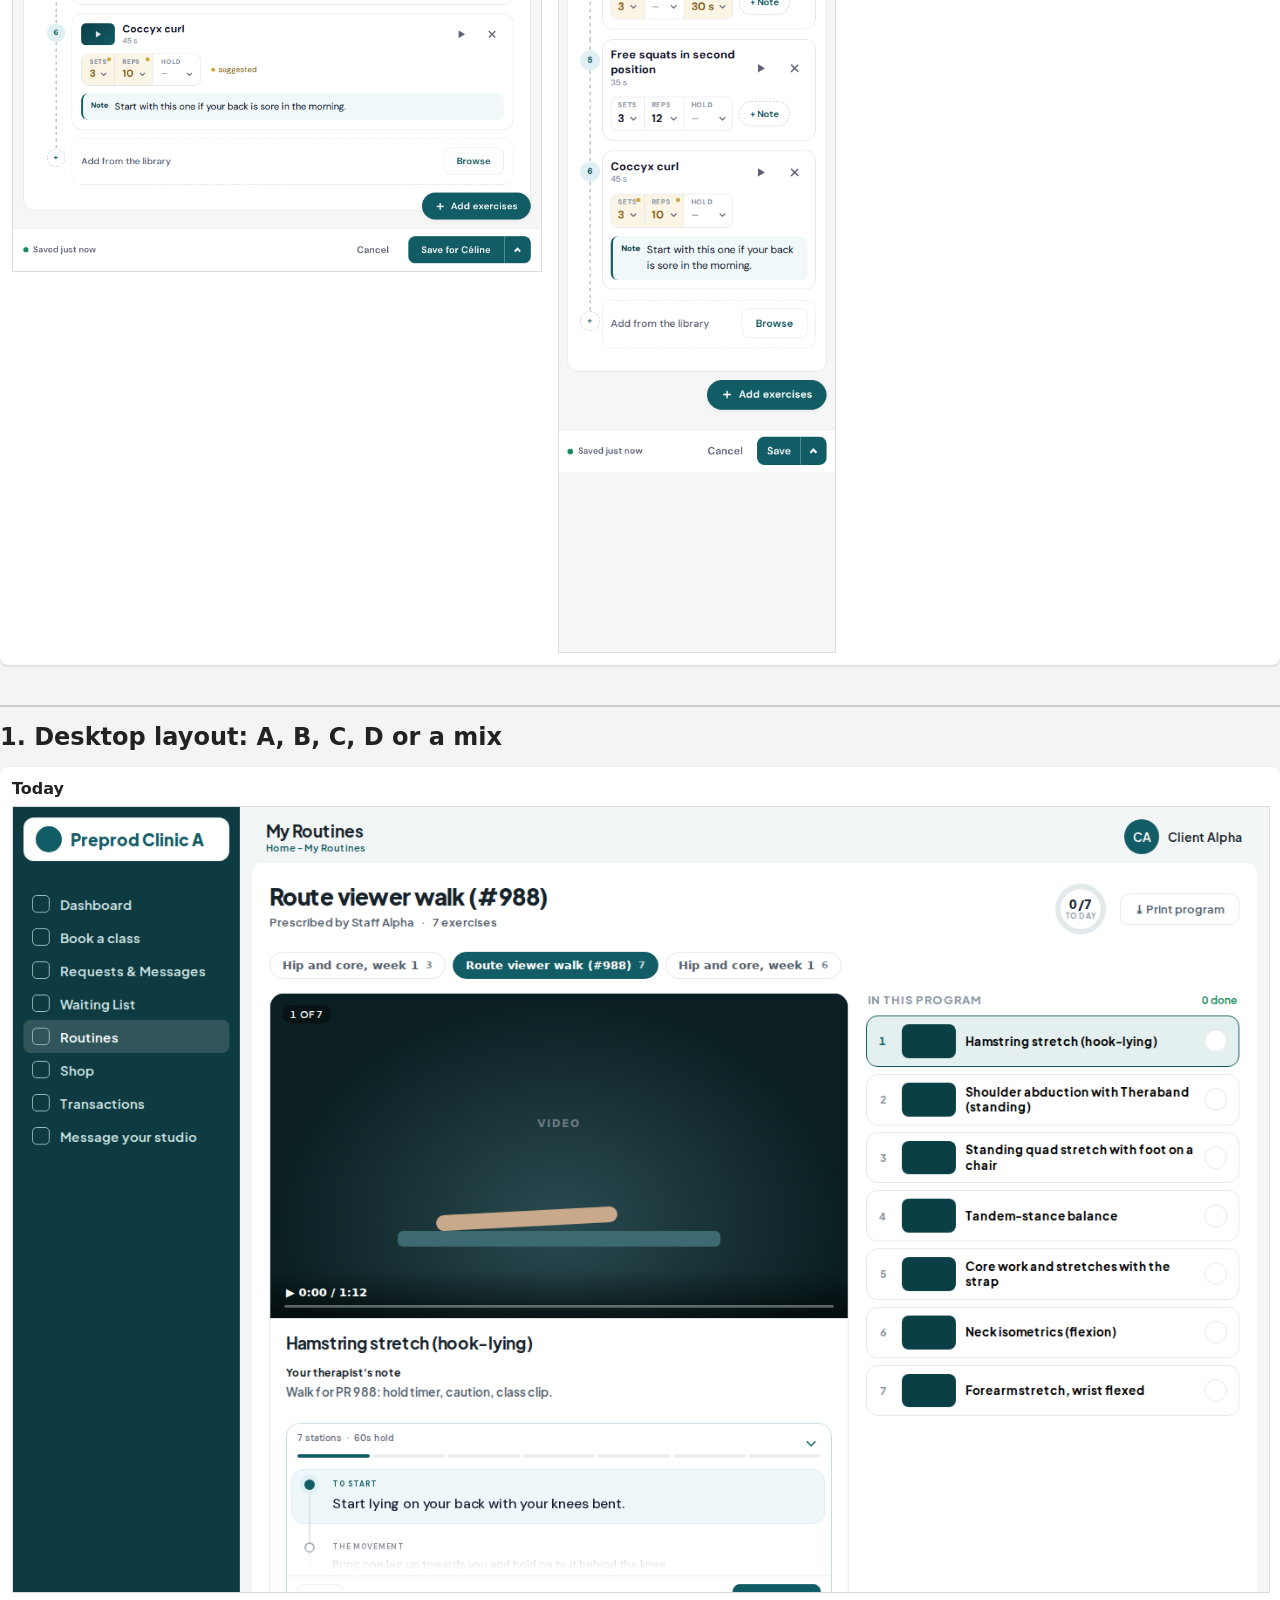
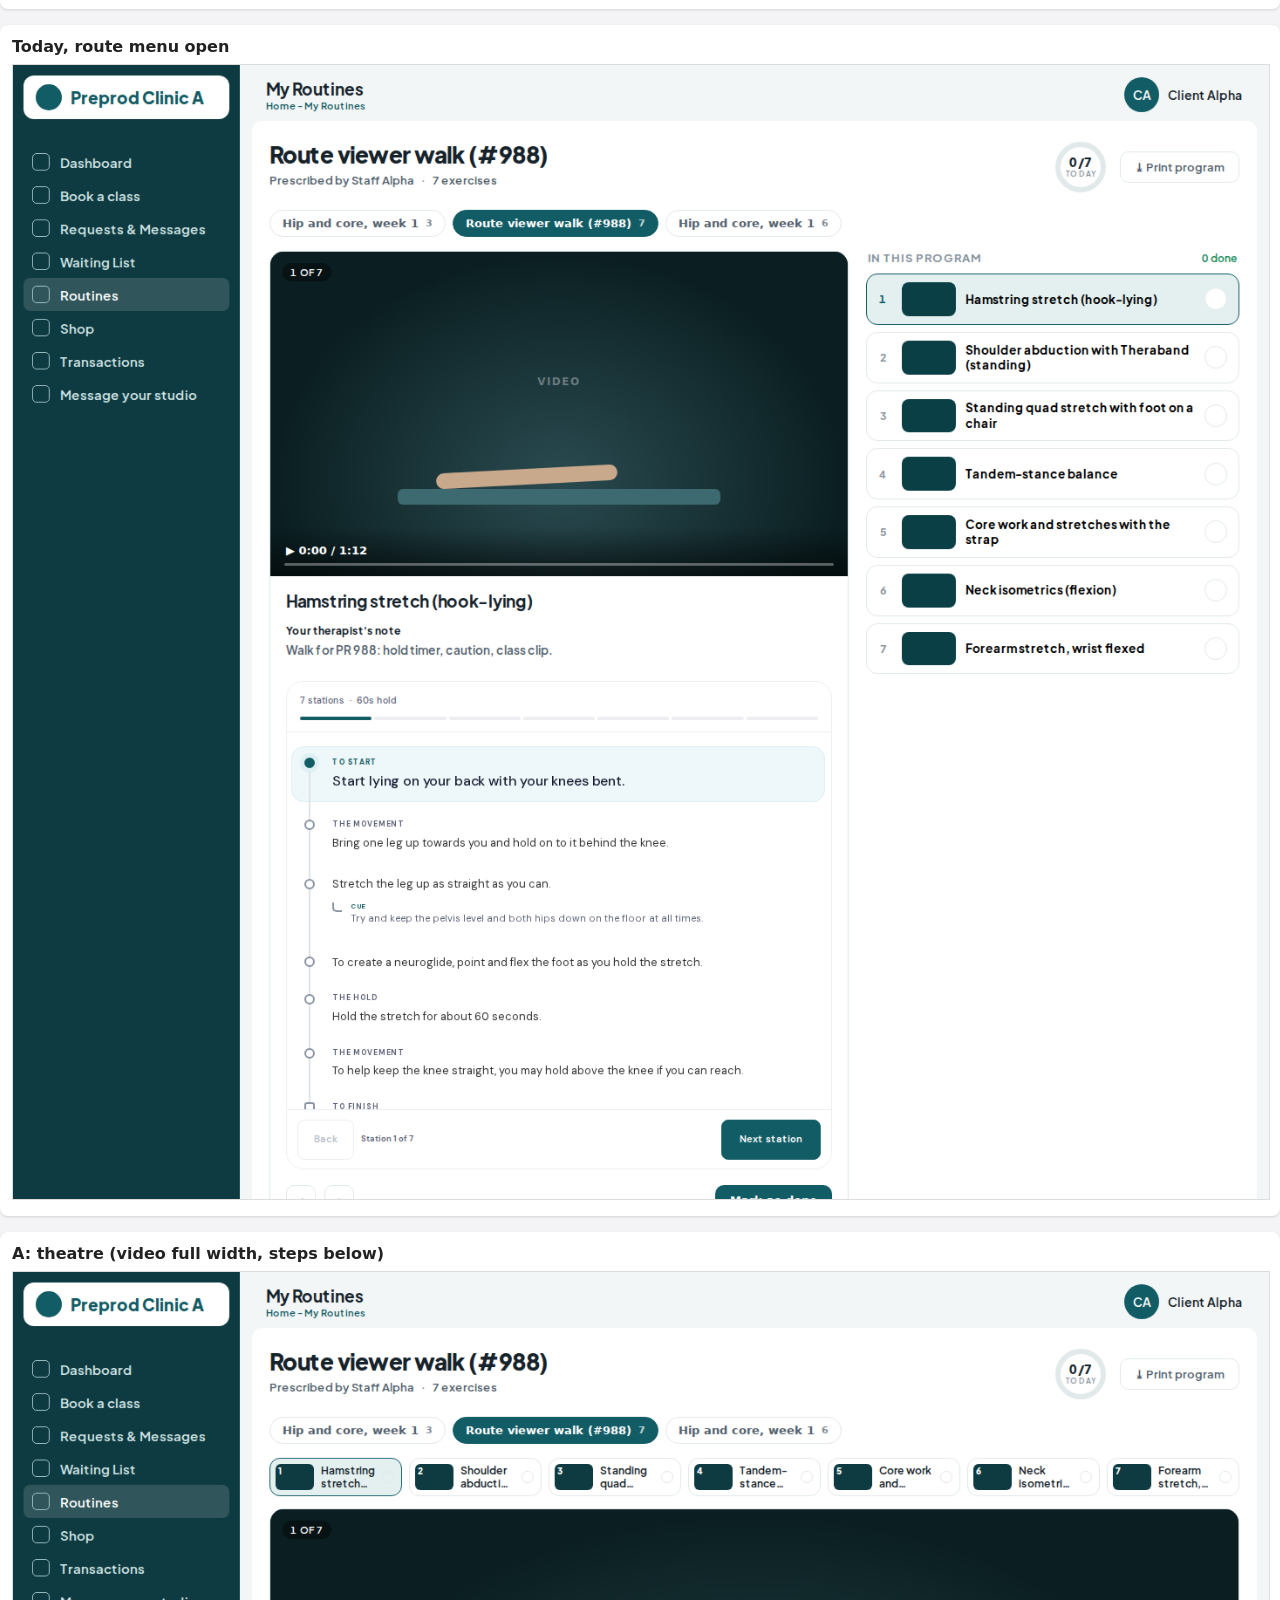
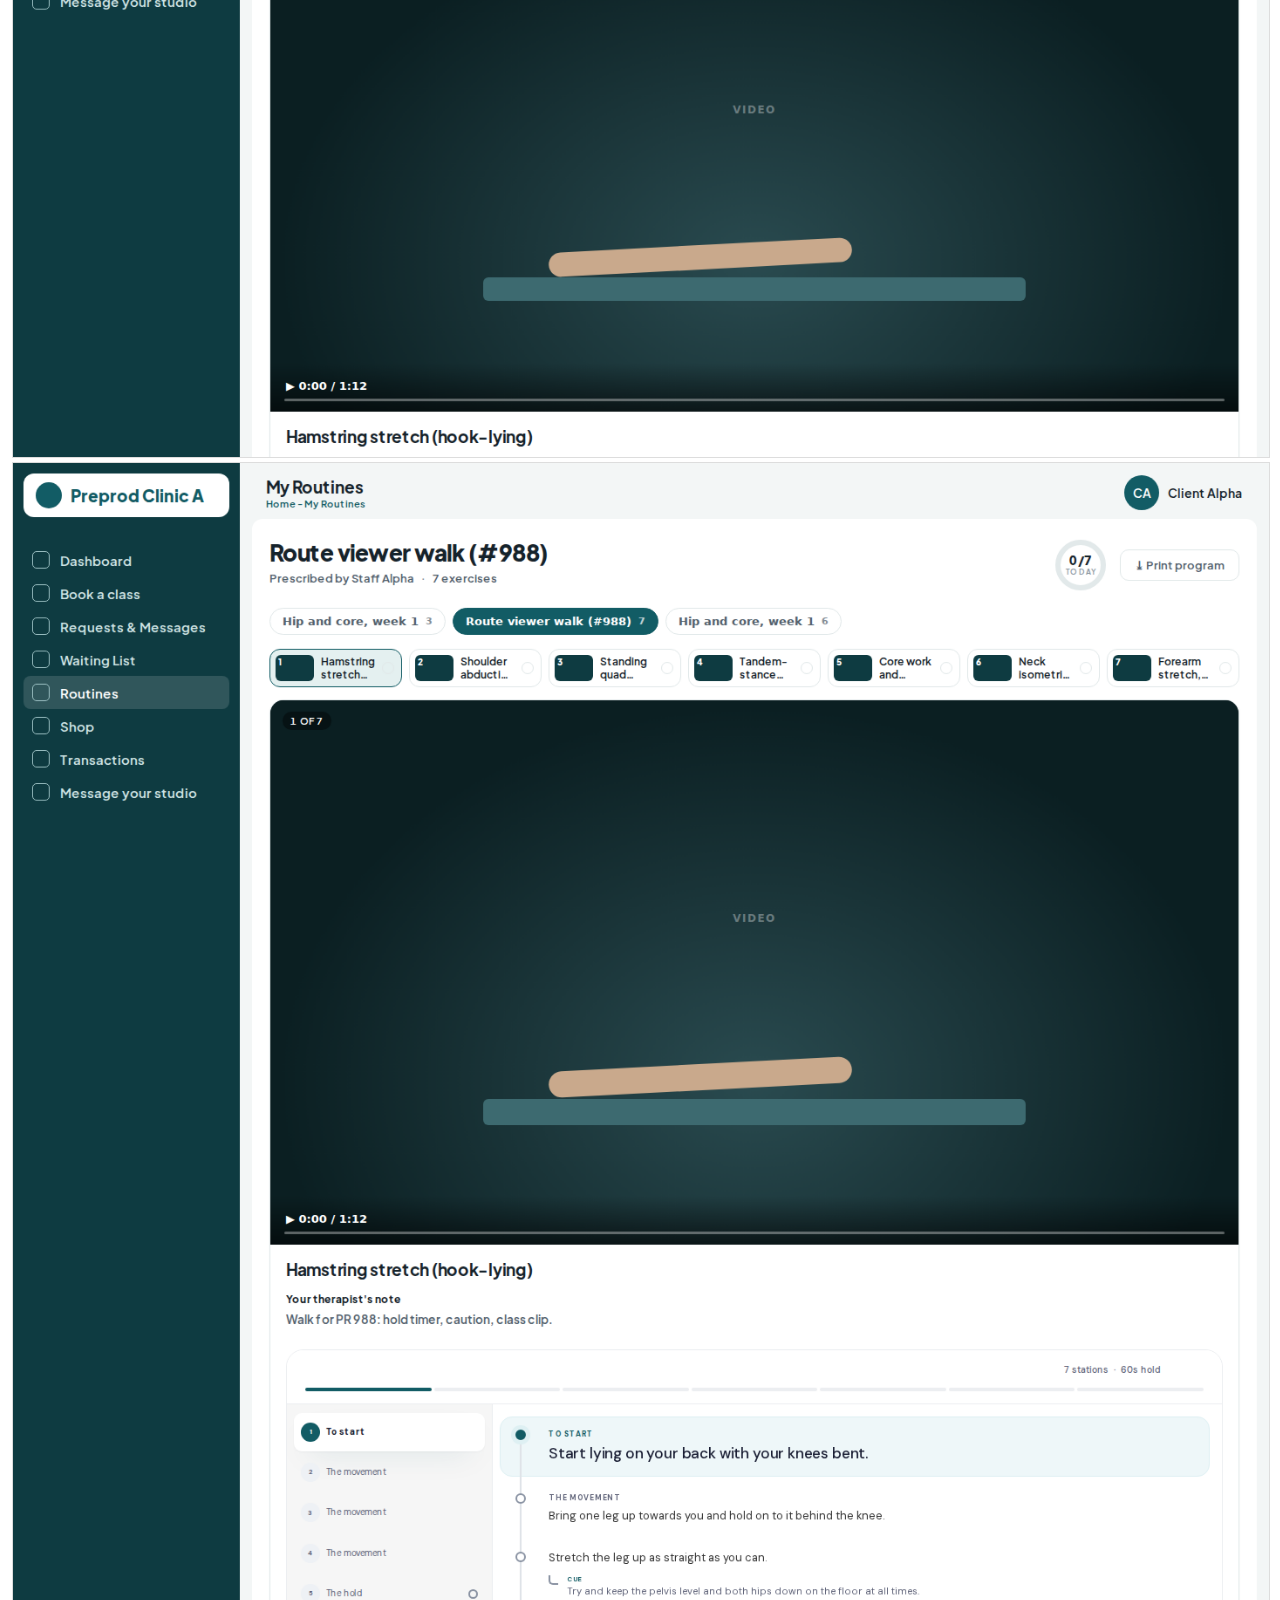
==== commit 2b97d7e8: "Round 4 mockups Co-Authored-By: Claude Opus 5.5 <noreply@anthropic.com>" ====
--- a/index.html
+++ b/index.html
@@ -1,7 +1,13 @@
 <!doctype html><meta charset=utf-8><meta name="robots" content="noindex,nofollow"><title>#1115 design picks</title>
 <style>body{font:16px system-ui;margin:24px auto;max-width:1500px;background:#f4f4f6;color:#222}h1{margin:0 0 4px}h2{margin:40px 0 4px;border-top:2px solid #ccc;padding-top:16px}figure{margin:16px 0;background:#fff;padding:12px;border-radius:8px;box-shadow:0 1px 3px #0002}figcaption{font-weight:600;margin-bottom:8px}img{max-width:100%;border:1px solid #ddd}nav a{margin-right:14px}</style>
 <h1>#1115 home programme: design picks</h1>
-<nav><a href=#pdf>PDF sheet</a><a href=#v2><b>Round 2</b></a><a href=#layout>1. Desktop layout</a><a href=#text>2. Step text</a><a href=#cc>3. Subtitles</a><a href=#builder>4. Staff builder</a></nav>
+<nav><a href=#pdf>PDF sheet</a><a href=#v4><b>Round 4</b></a><a href=#v2>Round 2</a><a href=#layout>1. Desktop layout</a><a href=#text>2. Step text</a><a href=#cc>3. Subtitles</a><a href=#builder>4. Staff builder</a></nav>
+<h2 id=v4 style="border-color:#125c65">Round 4 (12 Oct): latest</h2>
+<figure><figcaption>Client page, desktop 1440: cards, full-height steps, subtitle and audio chips, Next button, Print in the playlist header</figcaption><img src=shots/V4-desk.png></figure>
+<figure><figcaption>Client page: tablet portrait 820 (stacked, playlist as a grid) / phone 390</figcaption><div style="display:flex;gap:16px;align-items:flex-start"><img src=shots/V4-tablet.png style="width:56%"><img src=shots/V4-phone.png style="width:28%"></div></figure>
+<figure><figcaption>Builder v3, desktop, save menu open. <a href=builder/direction-2-v3.html>Open the clickable mockup</a></figcaption><img src=shots/B4-desk-menu.png></figure>
+<figure><figcaption>Builder v3: Preview tab</figcaption><img src=shots/B3-preview.png></figure>
+<figure><figcaption>Builder v3: tablet 820 / phone 390 / phone with the save menu open (bar pinned to the bottom)</figcaption><div style="display:flex;gap:16px;align-items:flex-start"><img src=shots/B4-tablet.png style="width:46%"><img src=shots/B4-phone.png style="width:22%"><img src=shots/B4-phone-menu.png style="width:22%"></div></figure>
 <h2 id=v2 style="border-color:#125c65">Round 2 (12 Oct): your picks, reworked</h2>
 <figure><figcaption>Client page: D focus, exercise list under the video, 13px base with the step text scaled up, compact subtitles menu (desktop 1440)</figcaption><img src=shots/V2-desk.png></figure>
 <figure><figcaption>Client page: tablet landscape 1180 / tablet portrait 820 / phone 390 (steps move under the video, list last)</figcaption><div style="display:flex;gap:16px;align-items:flex-start"><img src=shots/V2-tablet-land.png style="width:44%"><img src=shots/V2-tablet.png style="width:32%"><img src=shots/V2-phone.png style="width:18%"></div></figure>
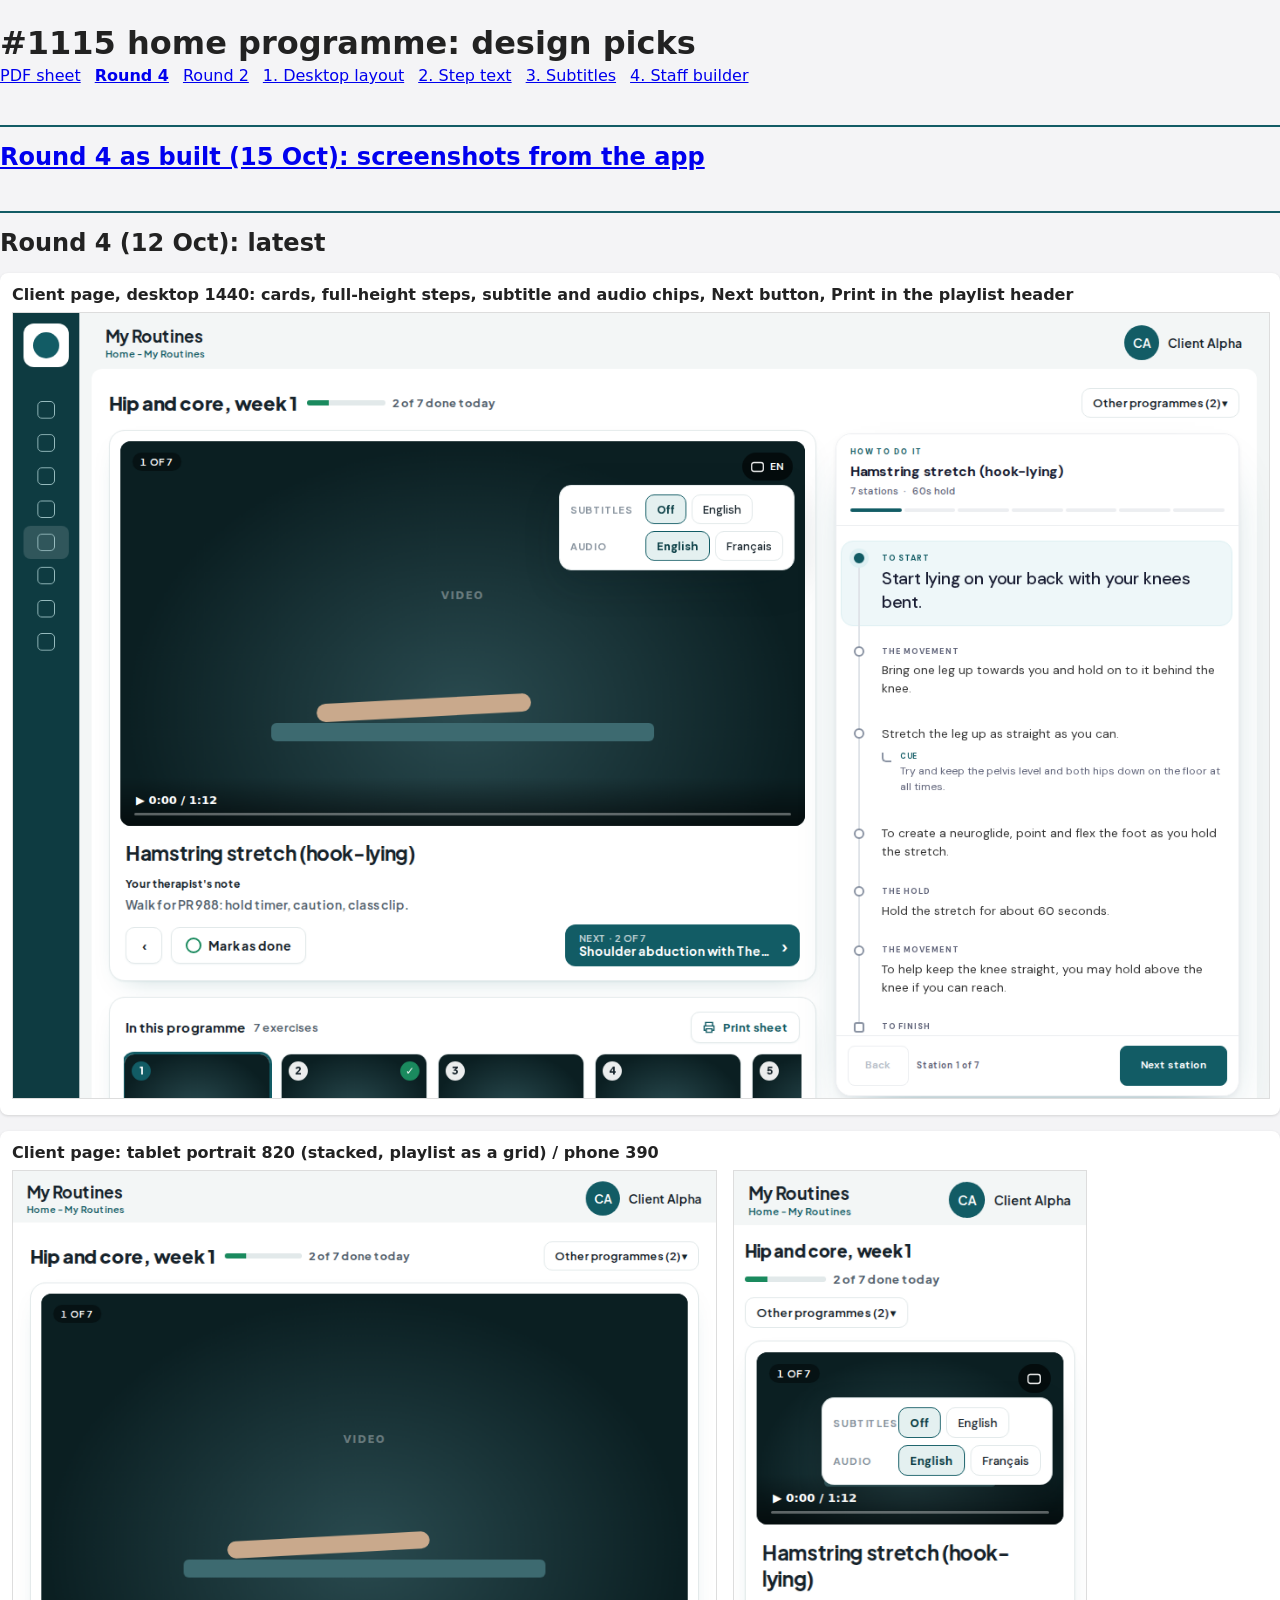
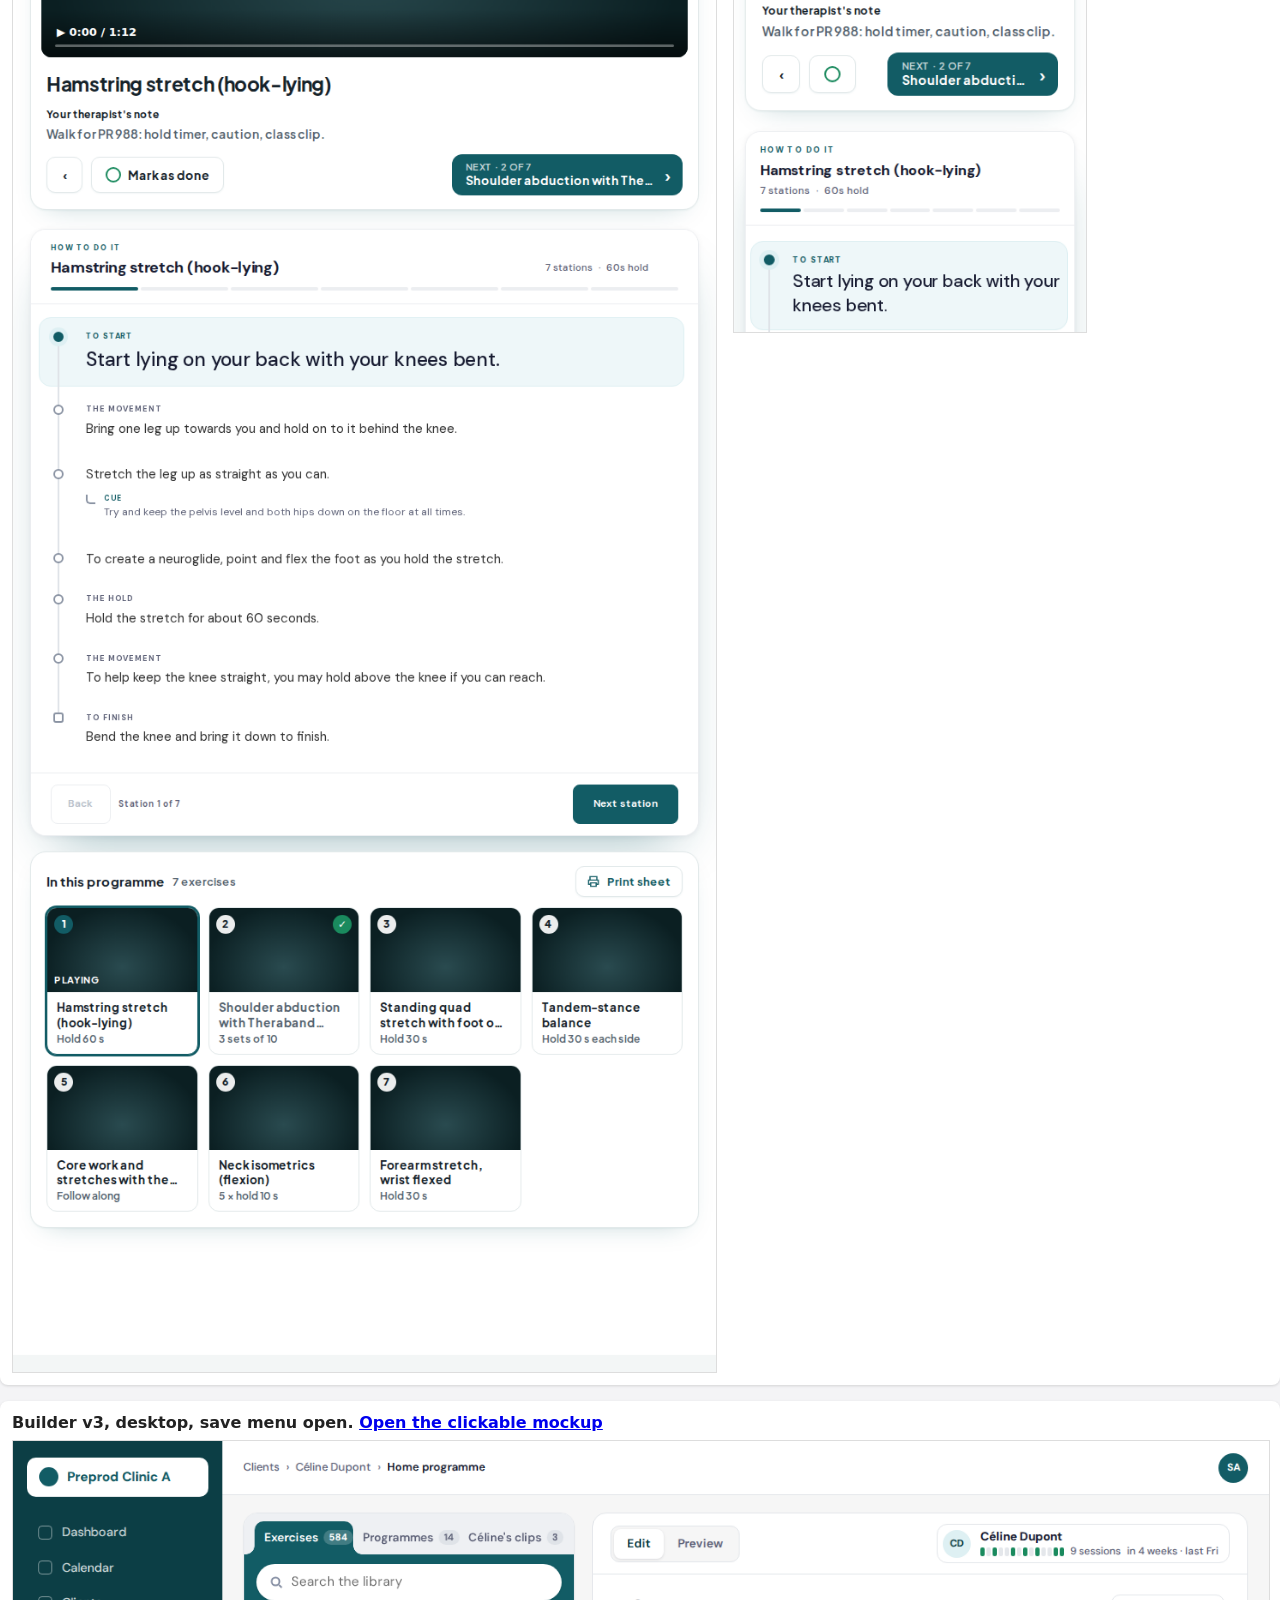
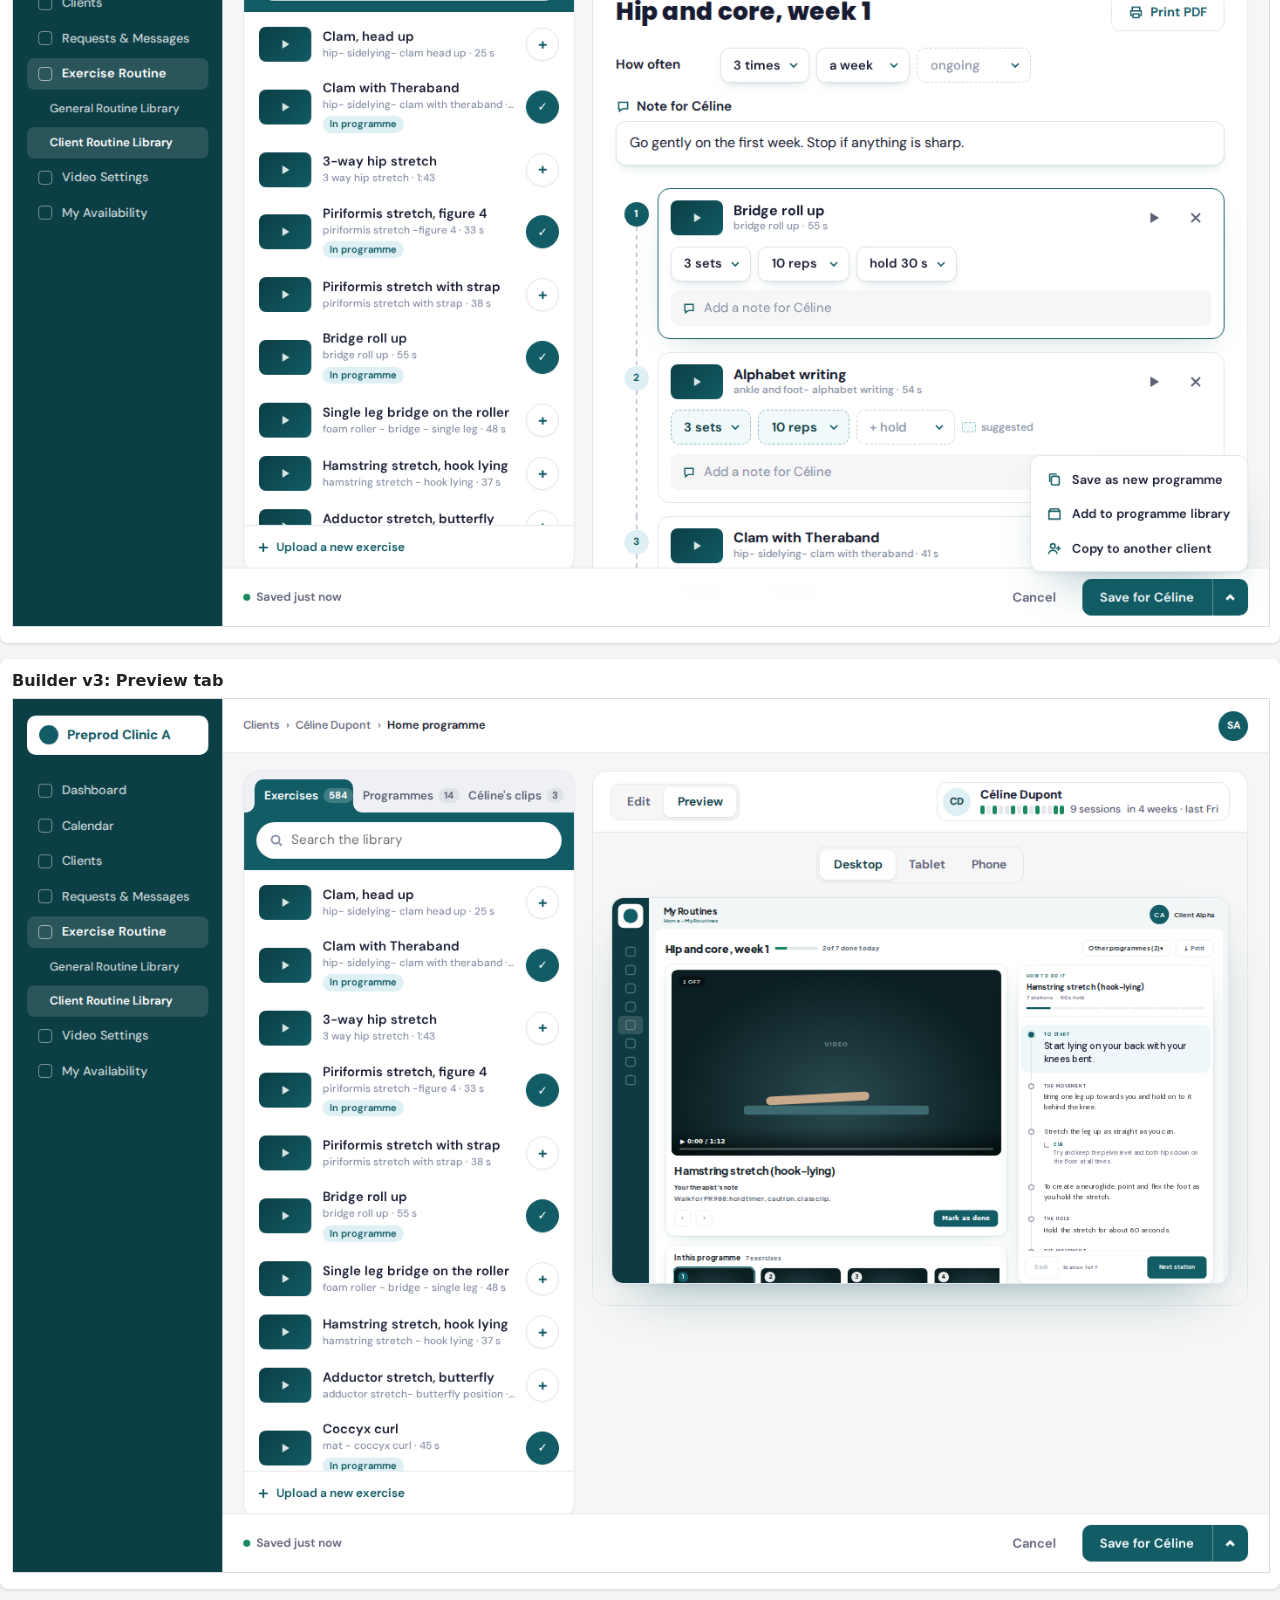
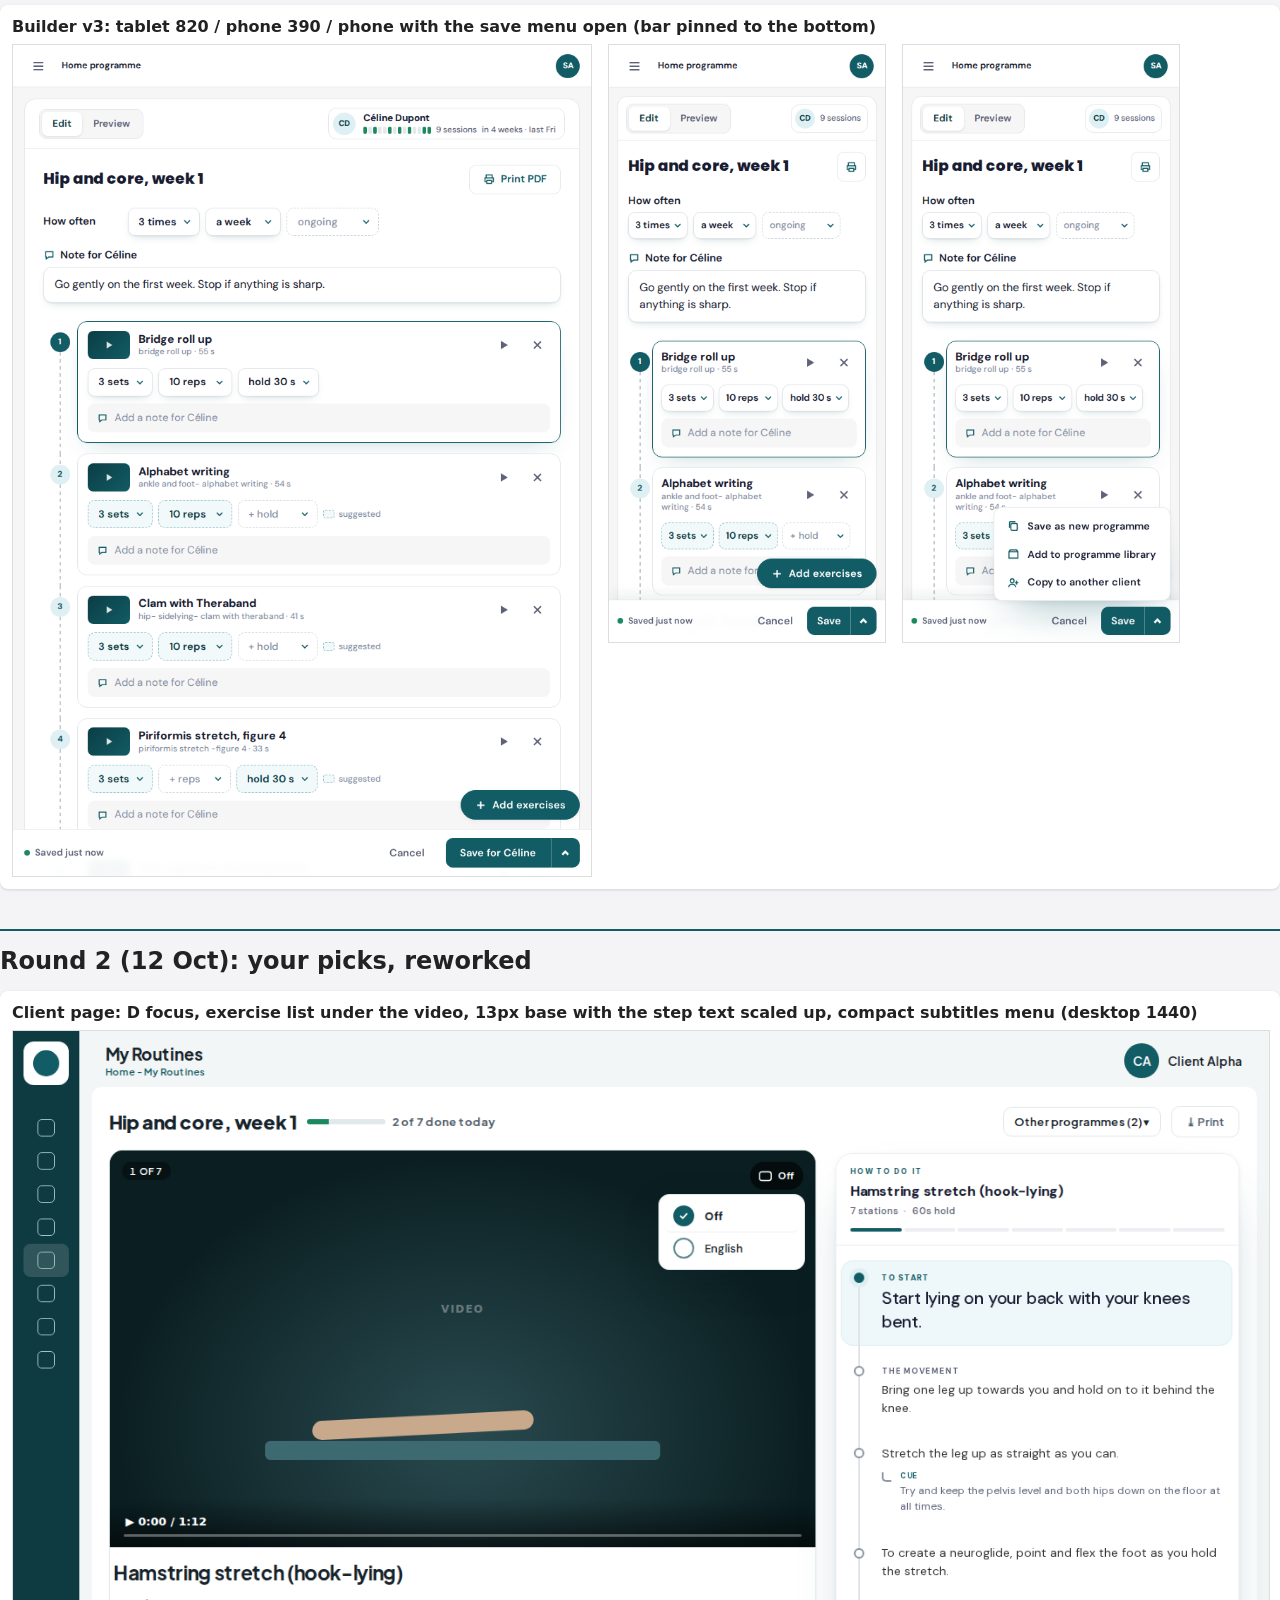
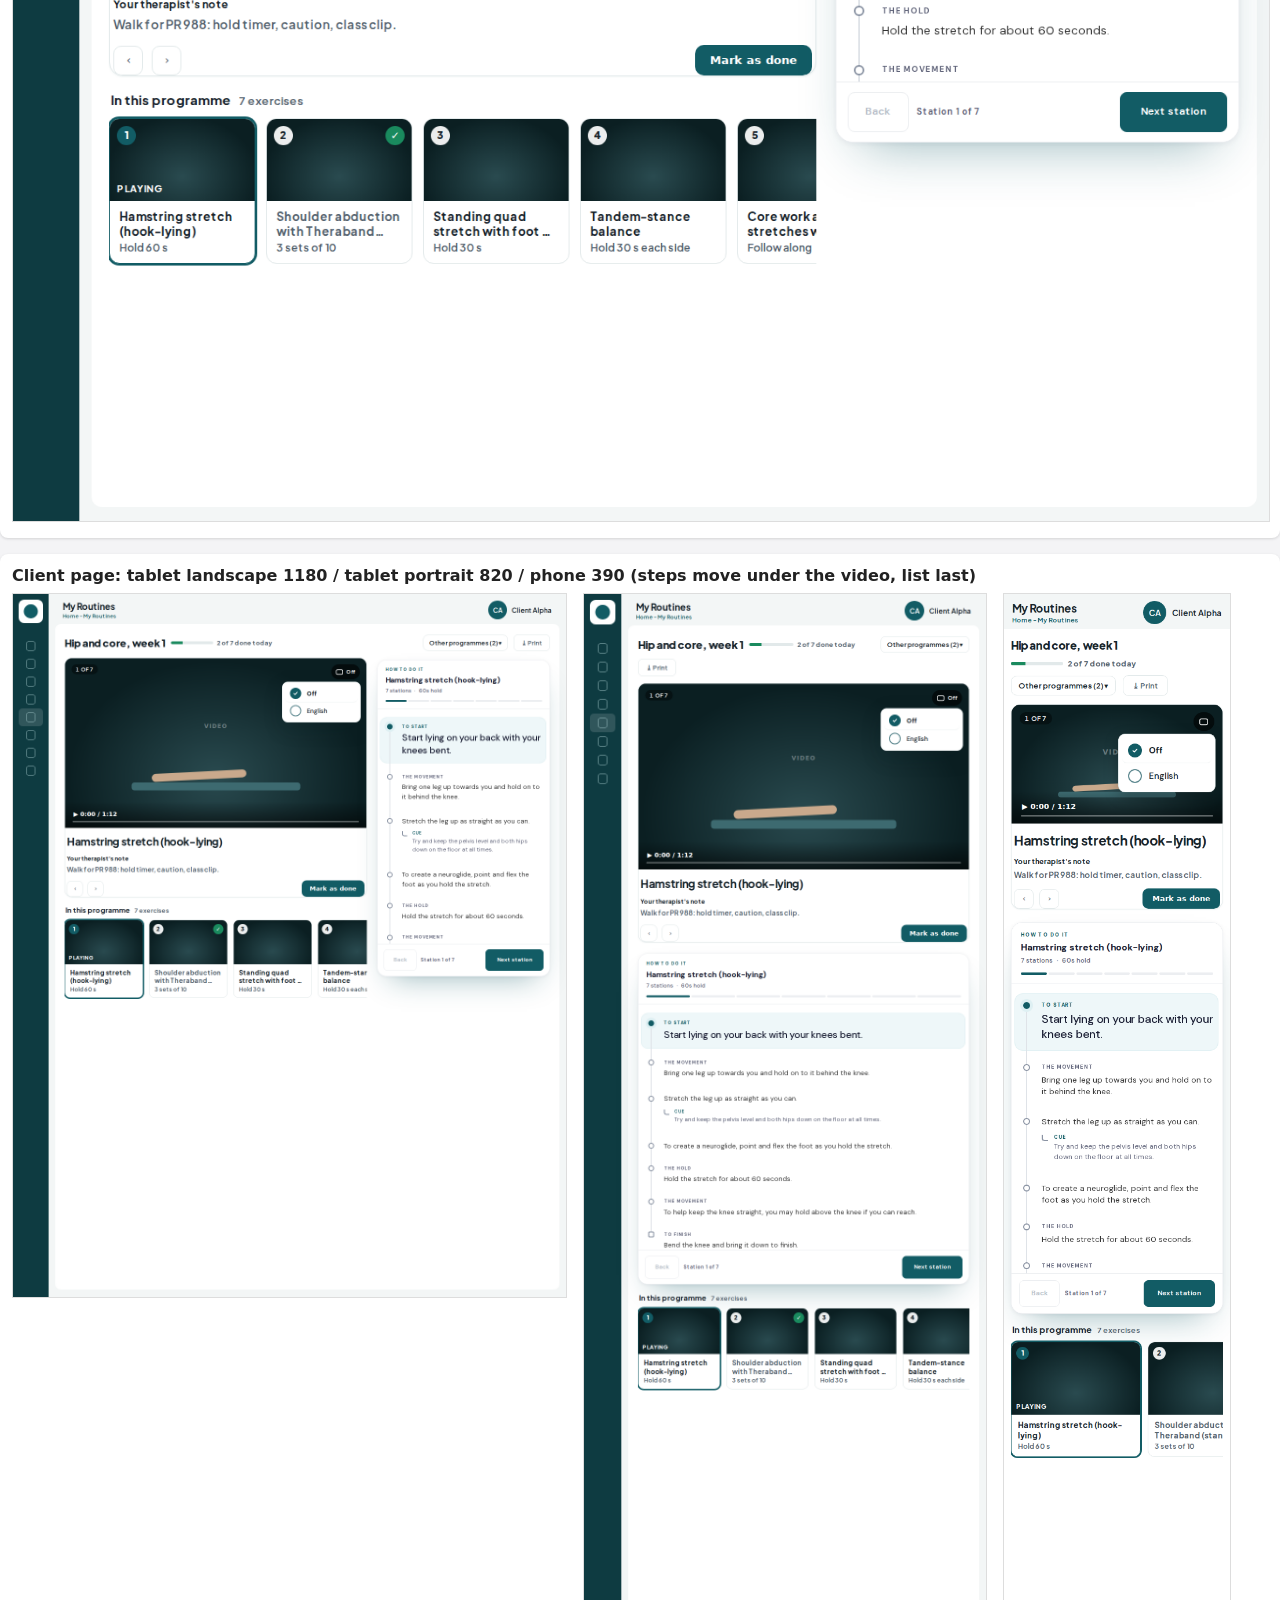
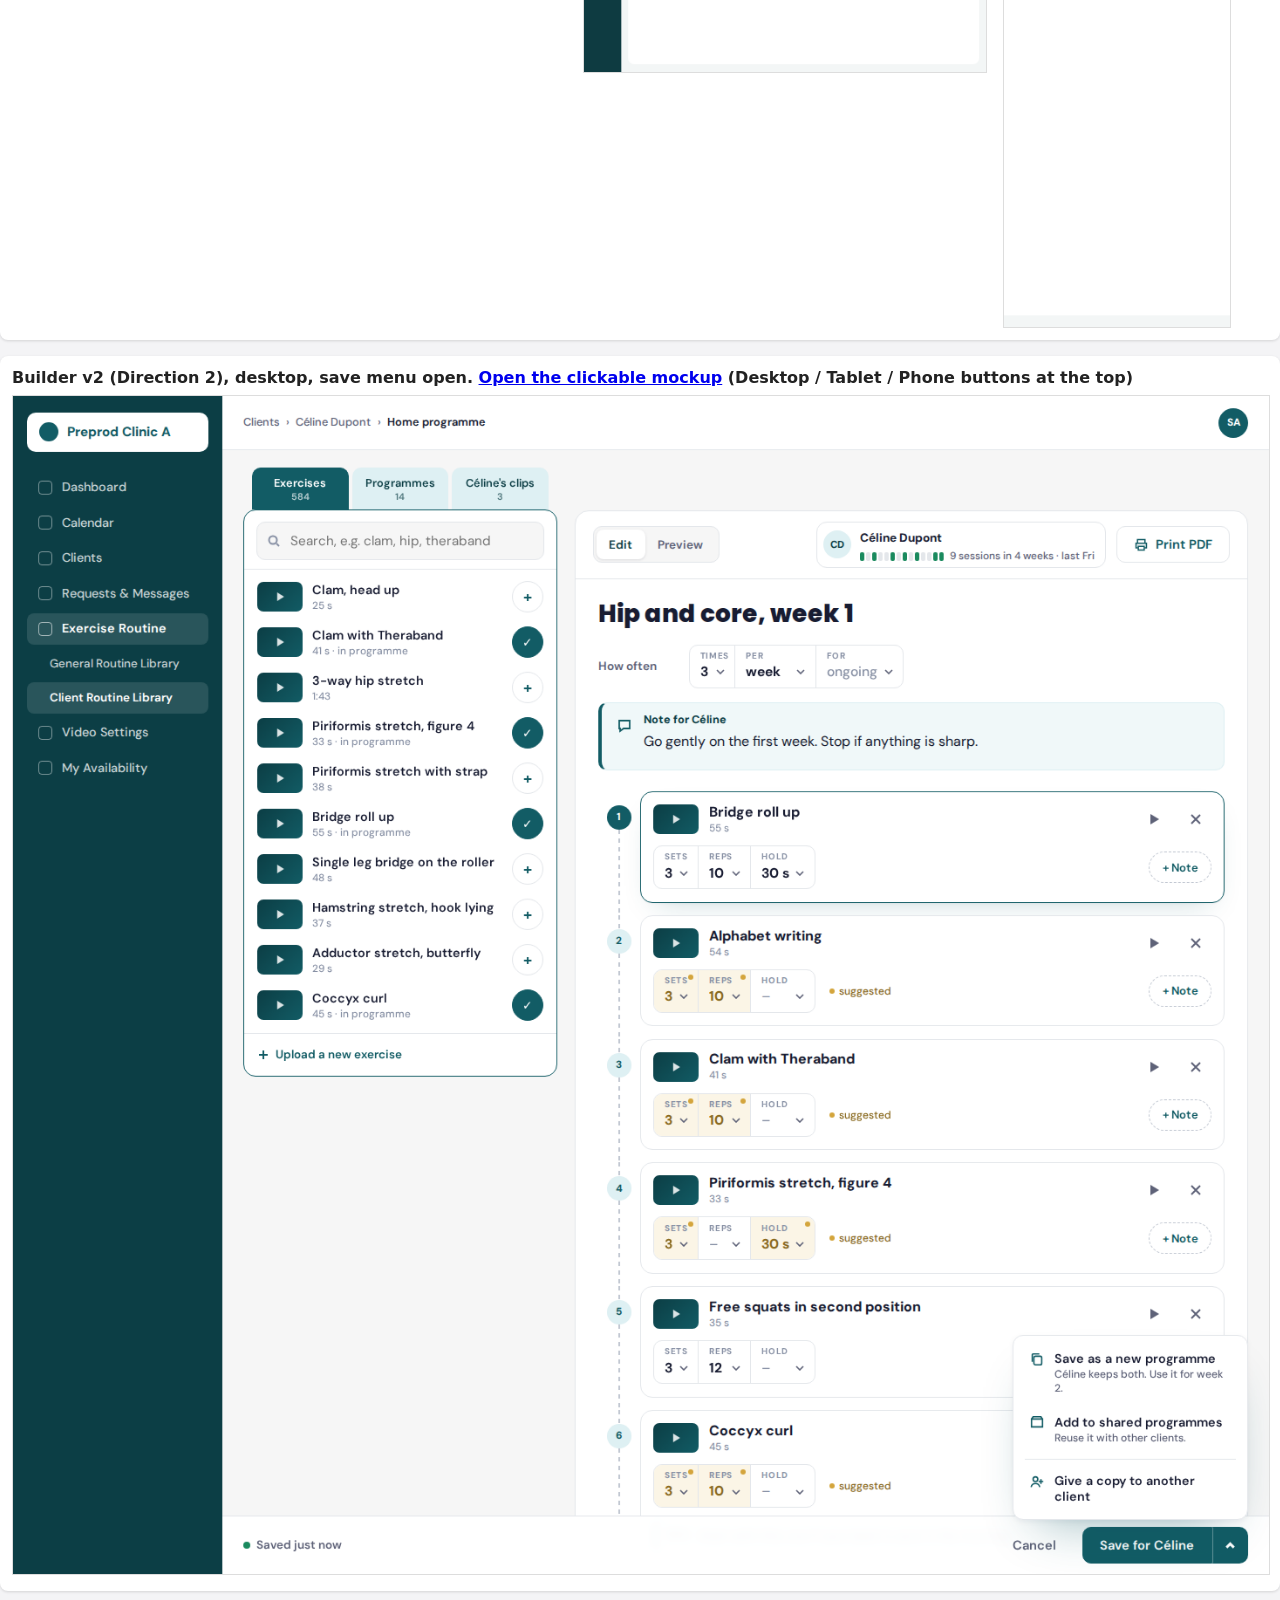
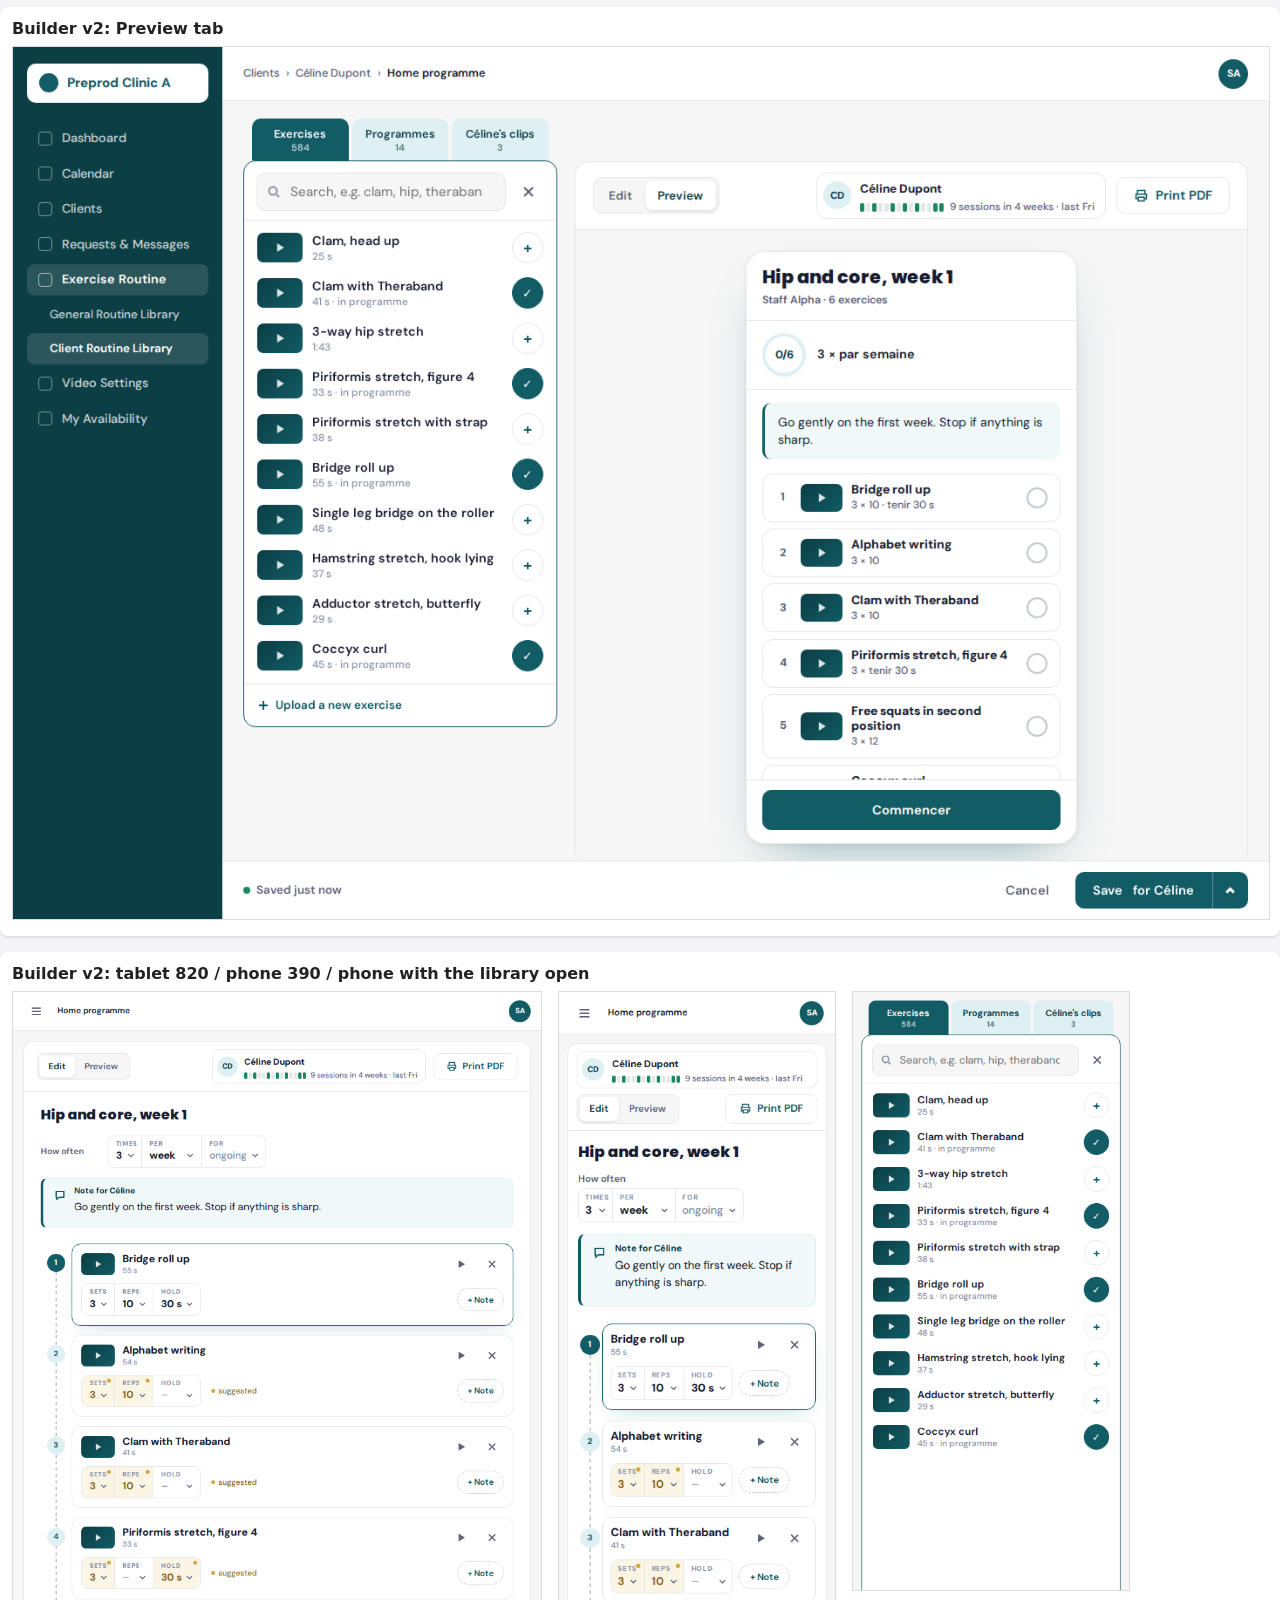
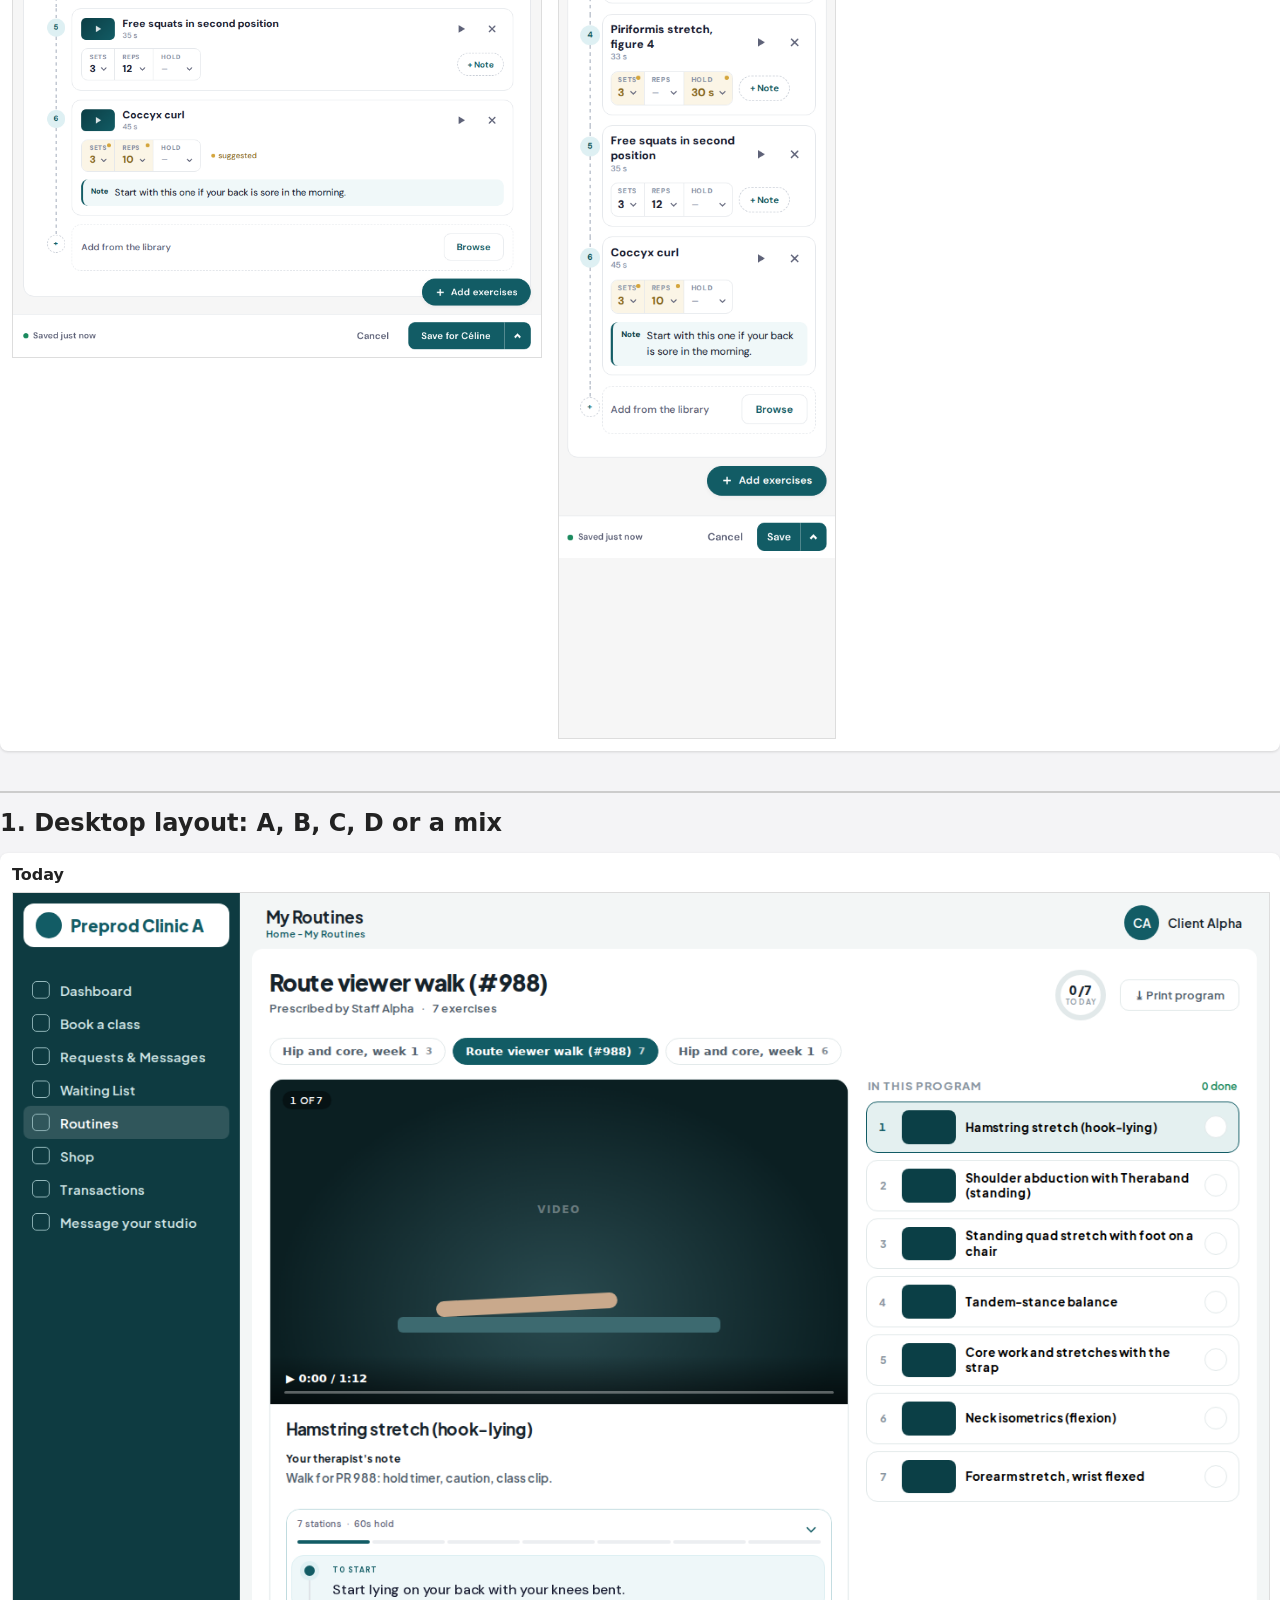
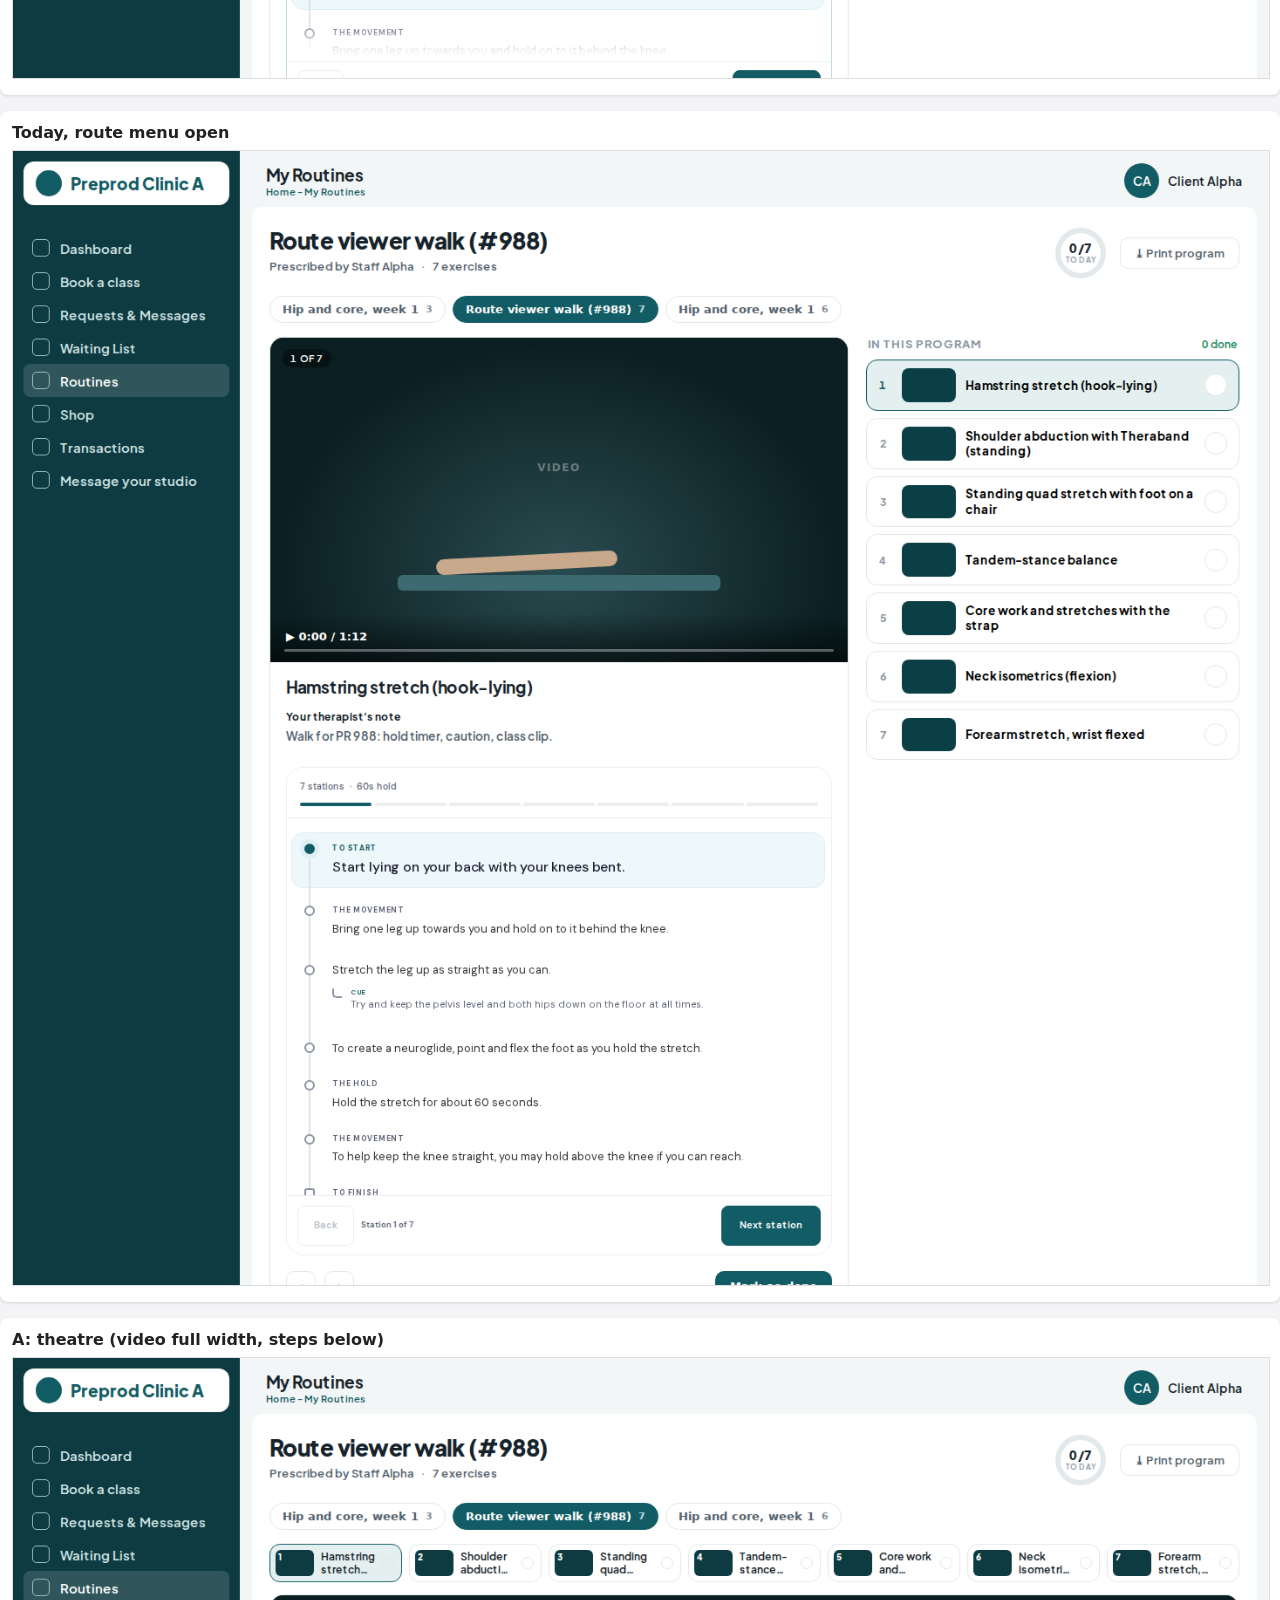
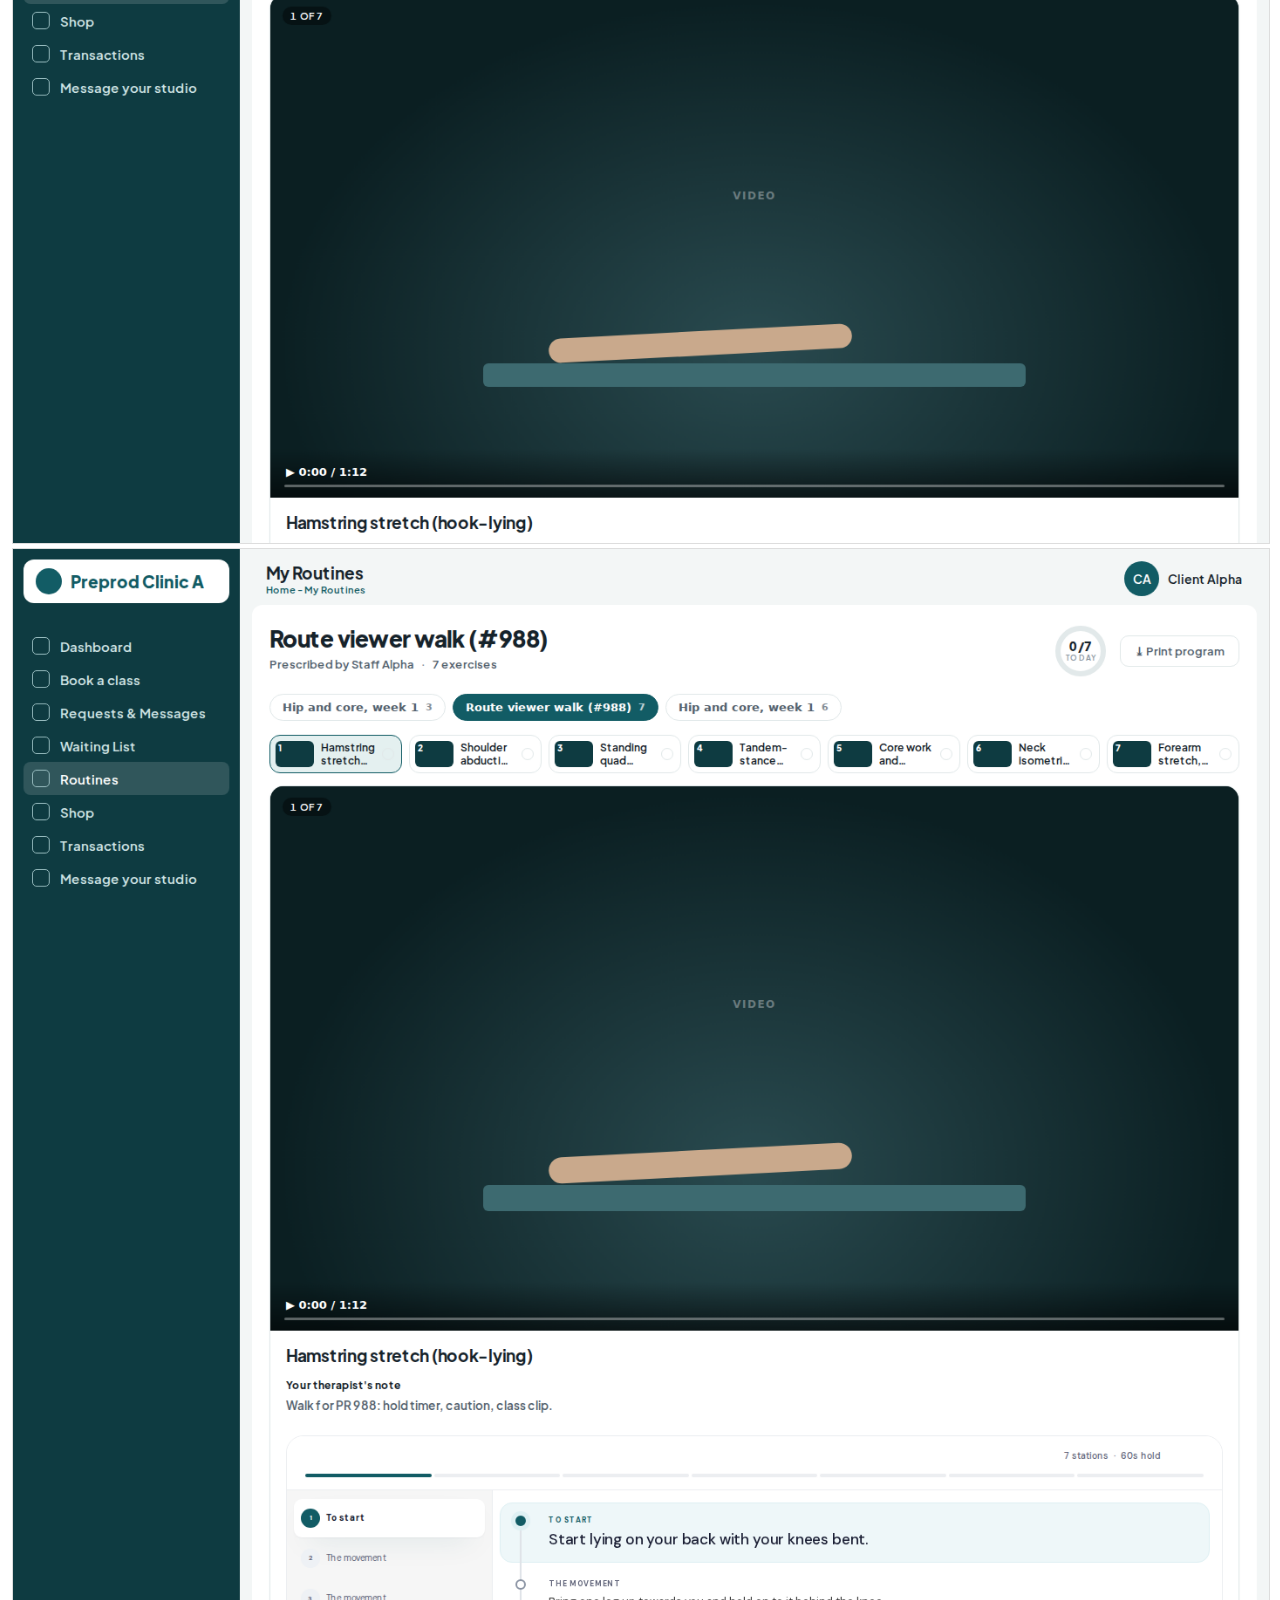
==== commit 92680bb8: "Round 4 as built: app screenshots" ====
--- a/index.html
+++ b/index.html
@@ -2,6 +2,7 @@
 <style>body{font:16px system-ui;margin:24px auto;max-width:1500px;background:#f4f4f6;color:#222}h1{margin:0 0 4px}h2{margin:40px 0 4px;border-top:2px solid #ccc;padding-top:16px}figure{margin:16px 0;background:#fff;padding:12px;border-radius:8px;box-shadow:0 1px 3px #0002}figcaption{font-weight:600;margin-bottom:8px}img{max-width:100%;border:1px solid #ddd}nav a{margin-right:14px}</style>
 <h1>#1115 home programme: design picks</h1>
 <nav><a href=#pdf>PDF sheet</a><a href=#v4><b>Round 4</b></a><a href=#v2>Round 2</a><a href=#layout>1. Desktop layout</a><a href=#text>2. Step text</a><a href=#cc>3. Subtitles</a><a href=#builder>4. Staff builder</a></nav>
+<h2 id=built style="border-color:#125c65"><a href=built/>Round 4 as built (15 Oct): screenshots from the app</a></h2>
 <h2 id=v4 style="border-color:#125c65">Round 4 (12 Oct): latest</h2>
 <figure><figcaption>Client page, desktop 1440: cards, full-height steps, subtitle and audio chips, Next button, Print in the playlist header</figcaption><img src=shots/V4-desk.png></figure>
 <figure><figcaption>Client page: tablet portrait 820 (stacked, playlist as a grid) / phone 390</figcaption><div style="display:flex;gap:16px;align-items:flex-start"><img src=shots/V4-tablet.png style="width:56%"><img src=shots/V4-phone.png style="width:28%"></div></figure>
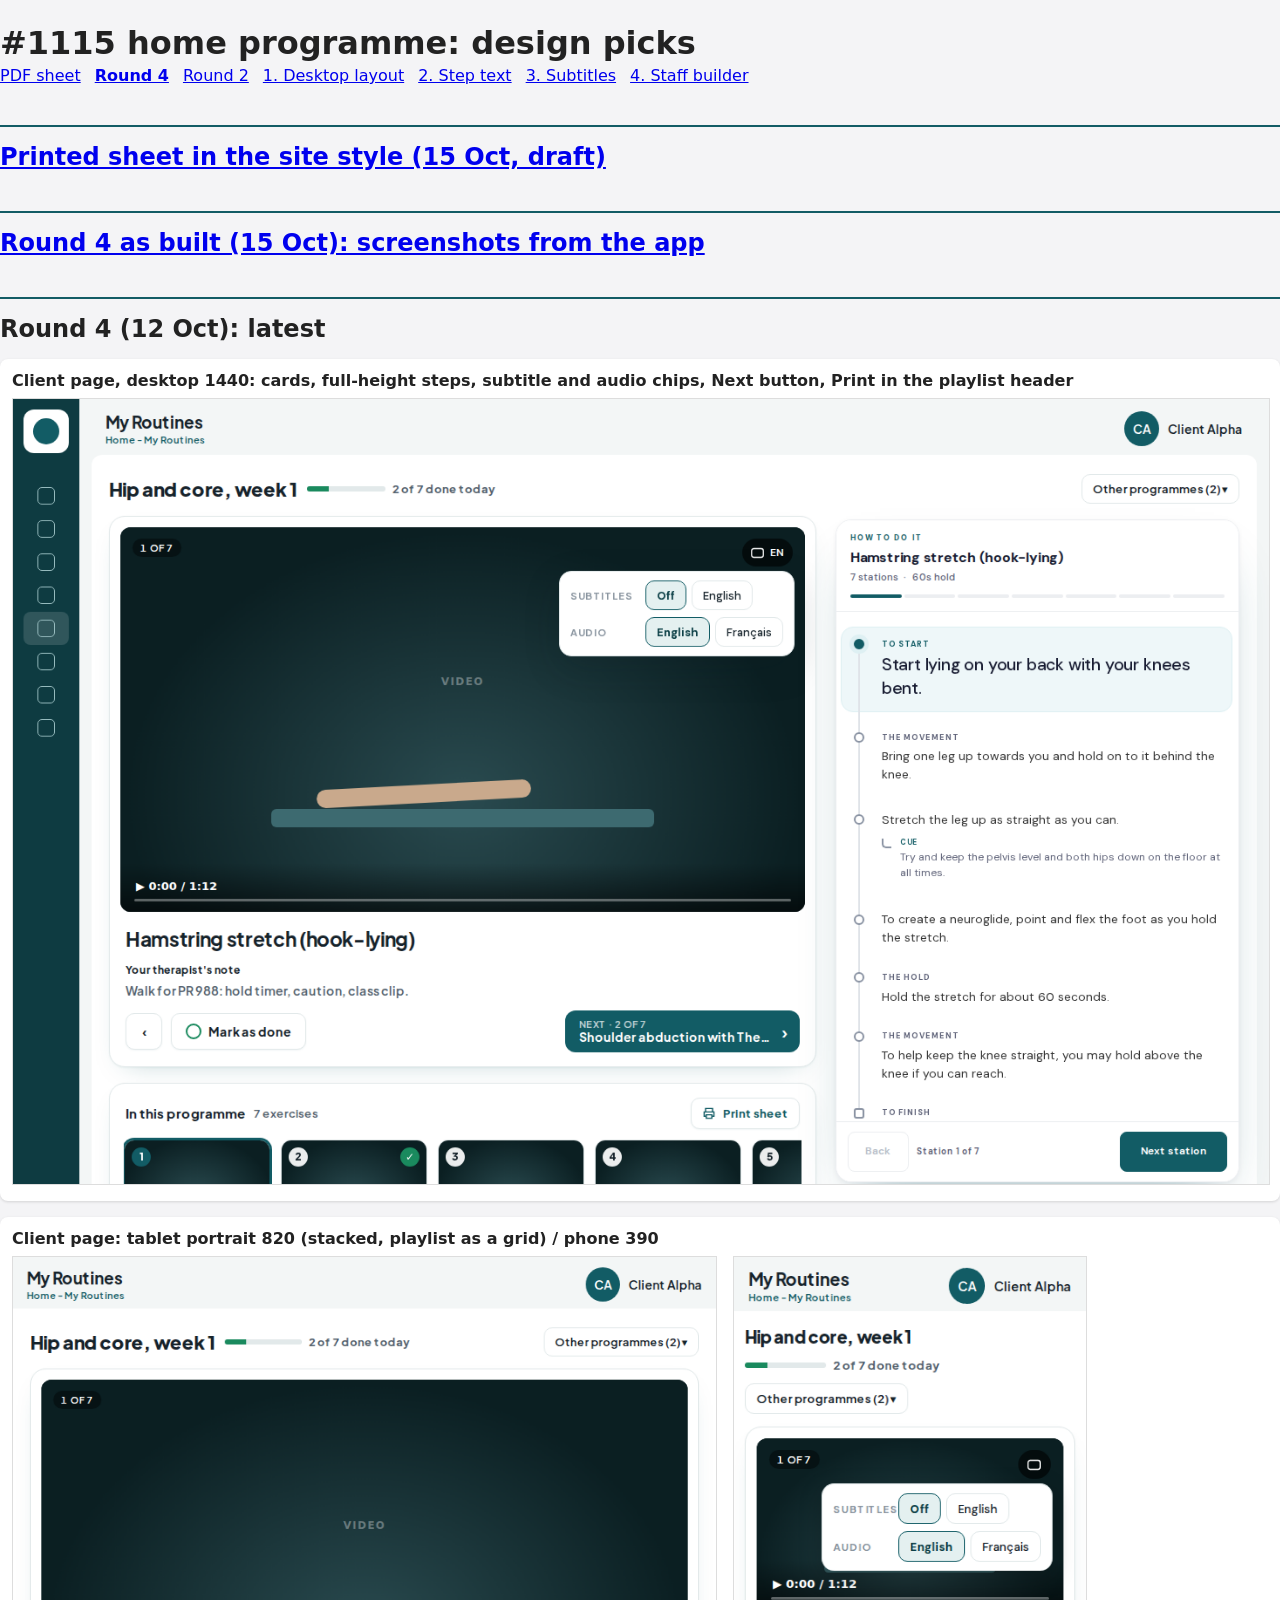
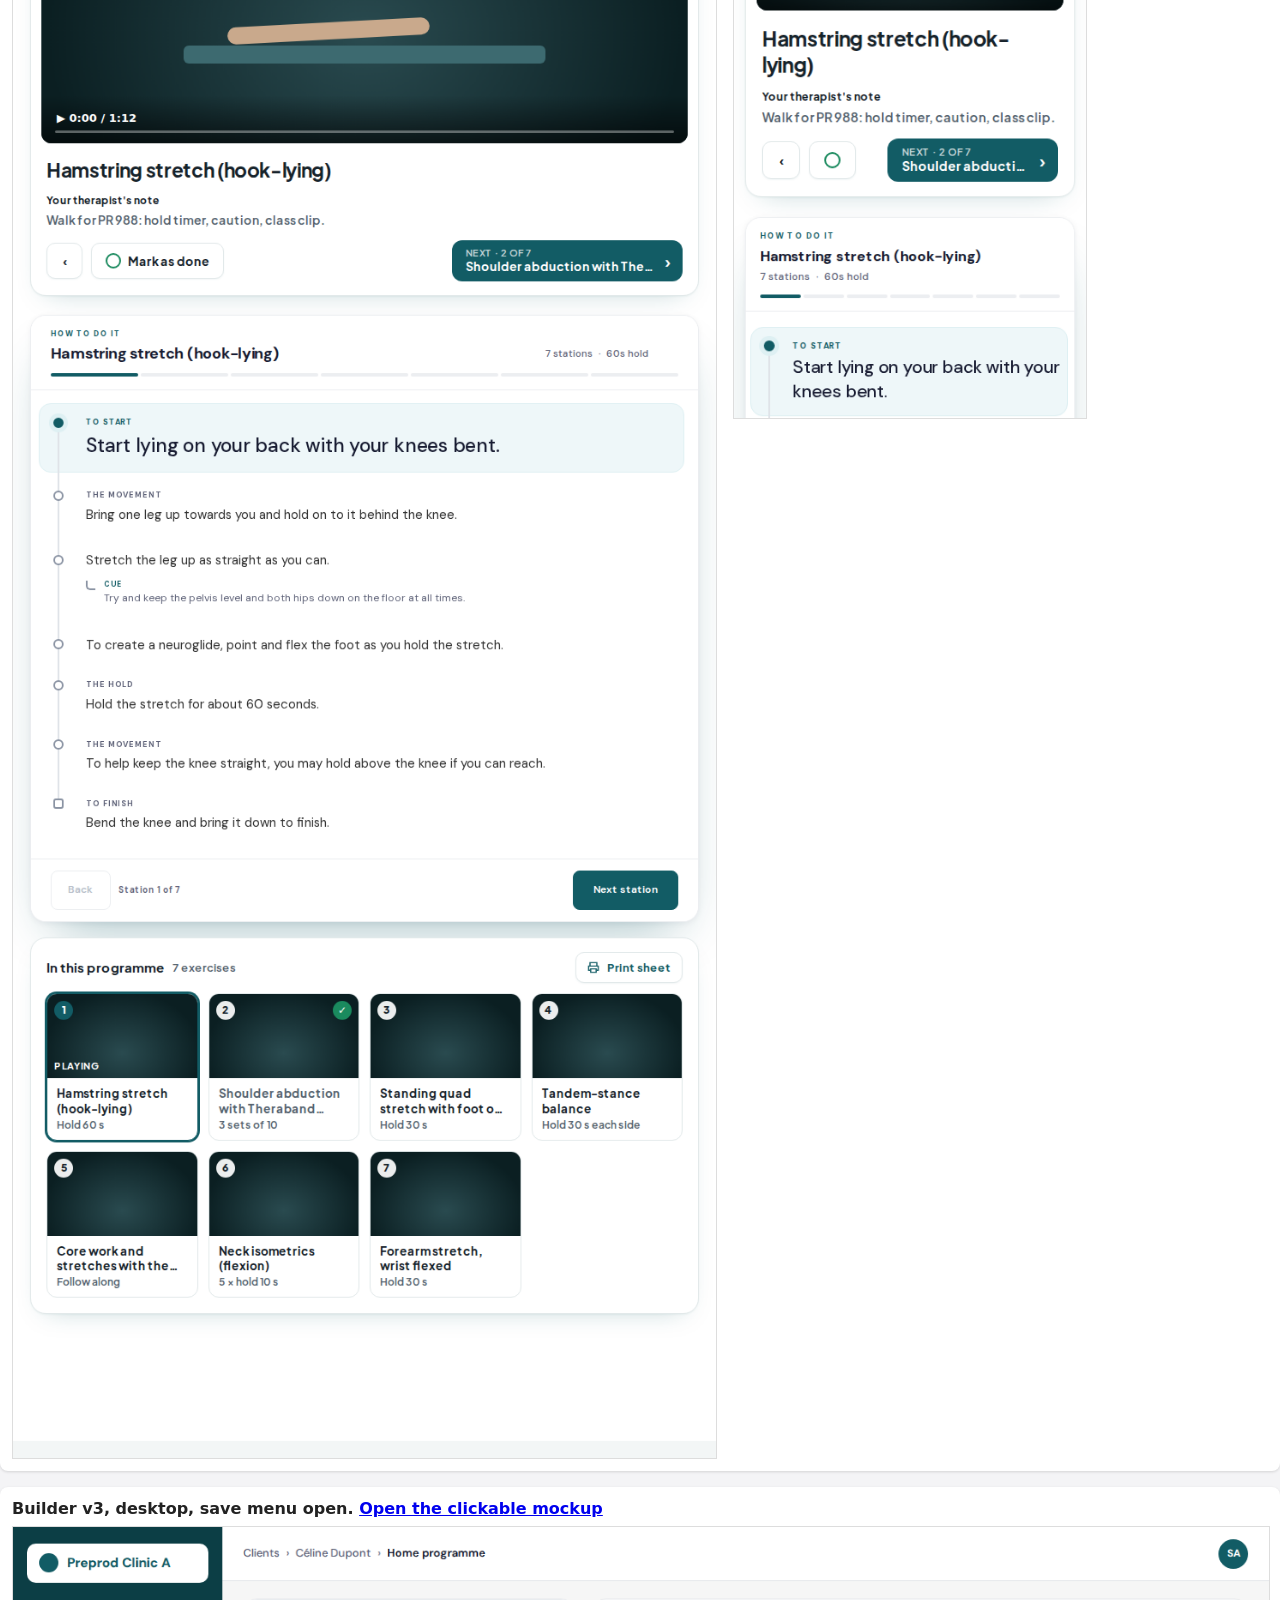
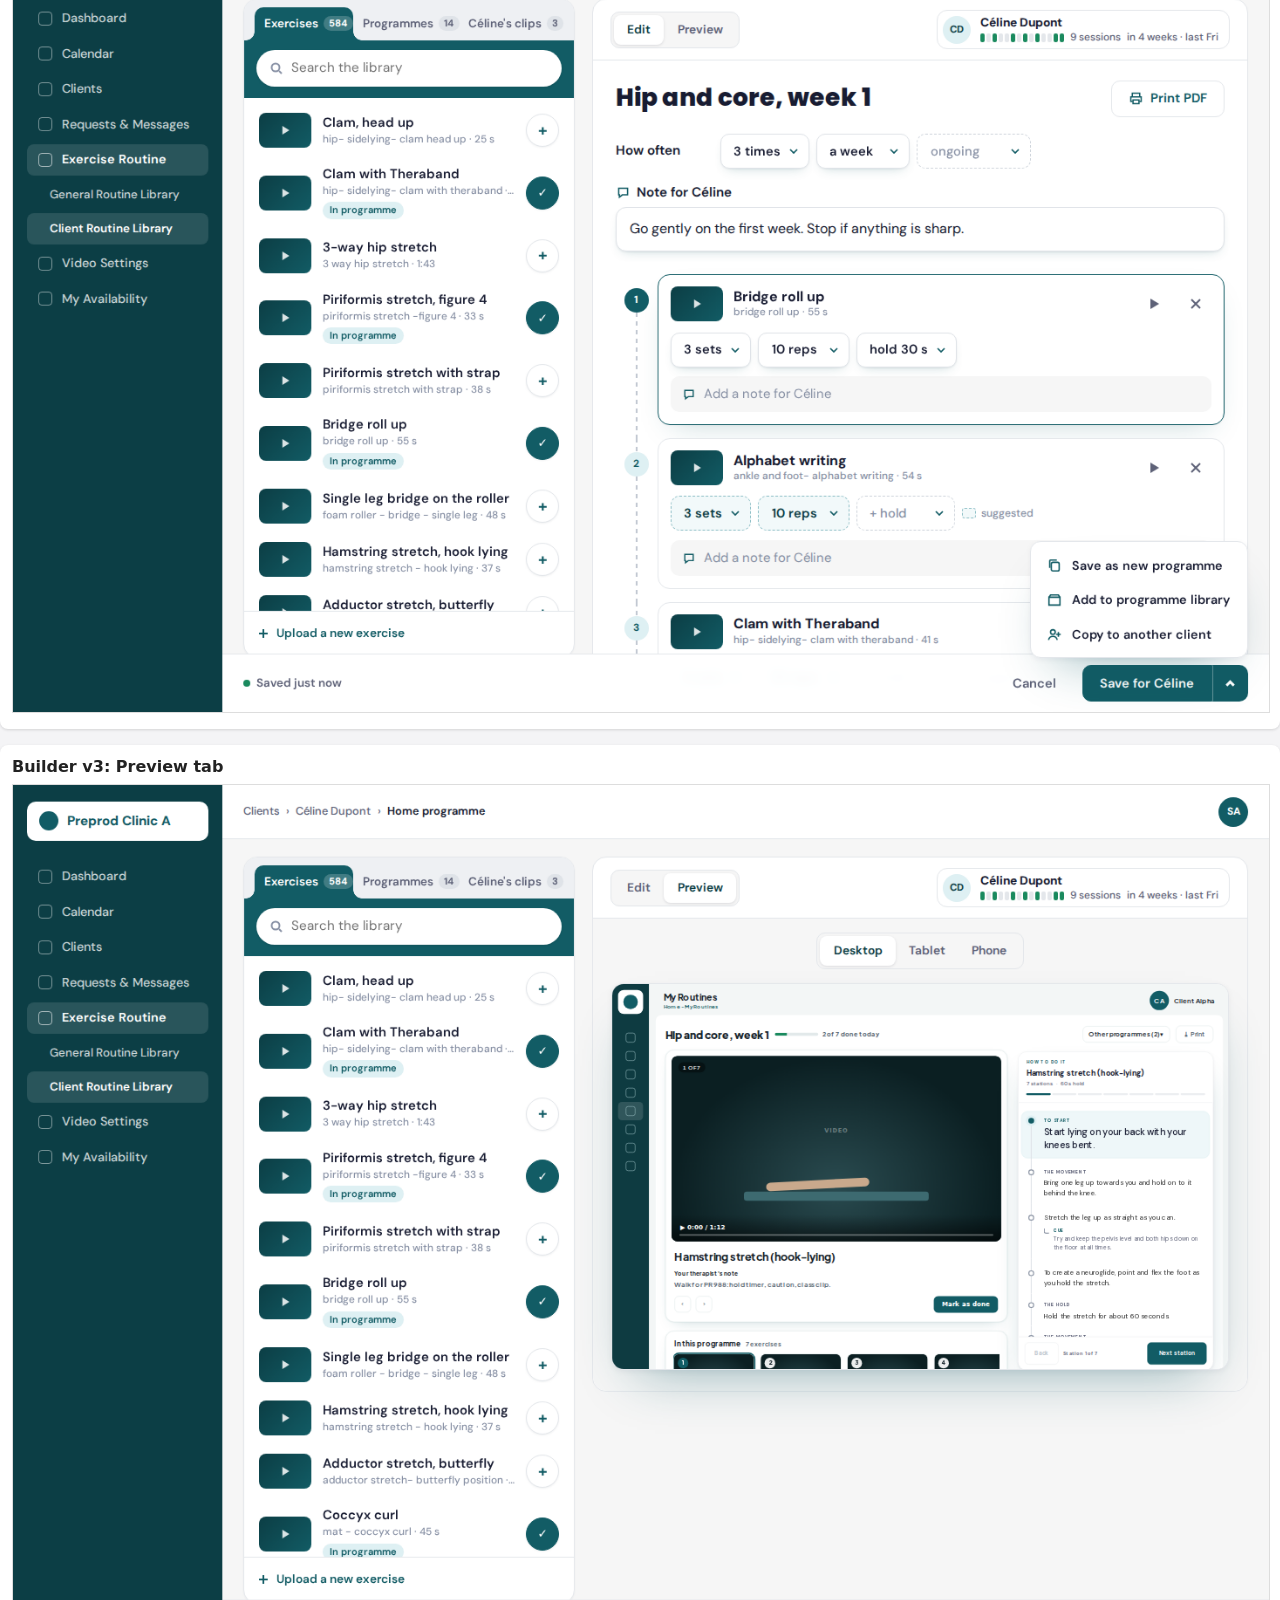
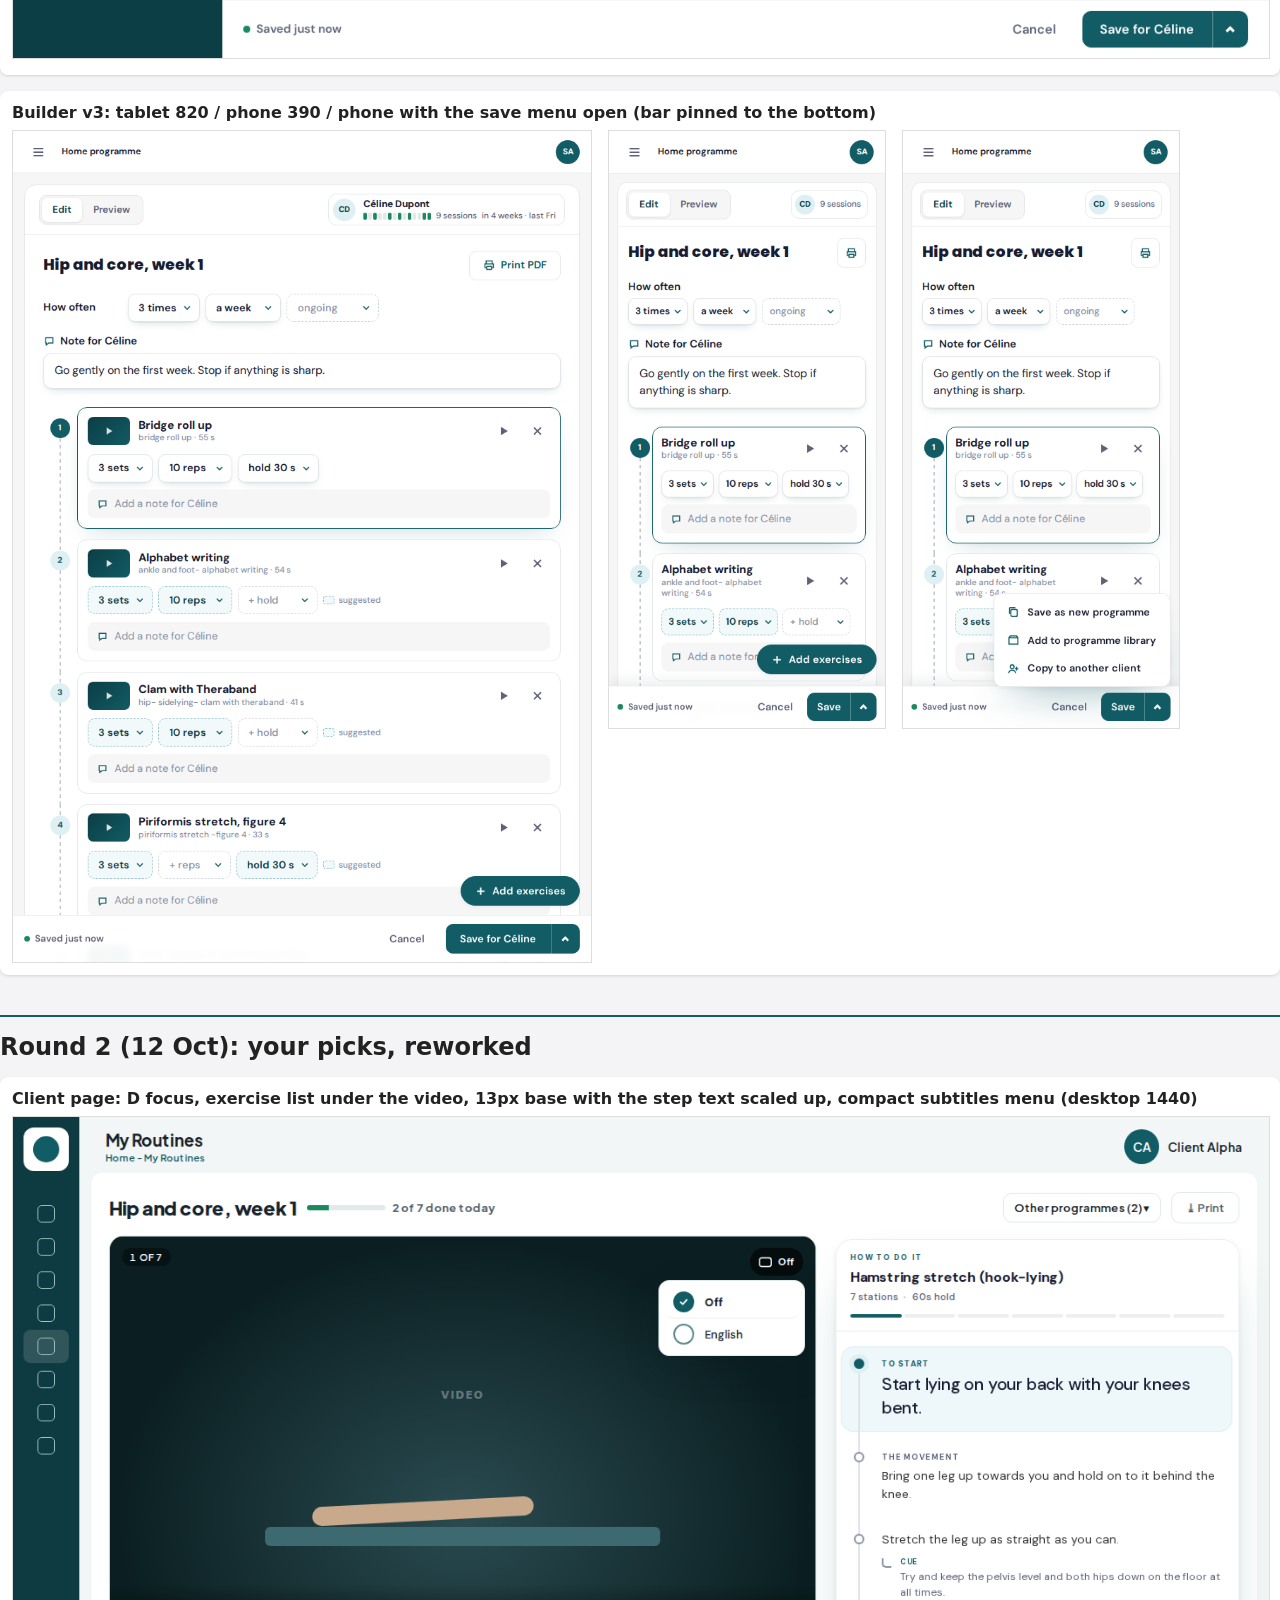
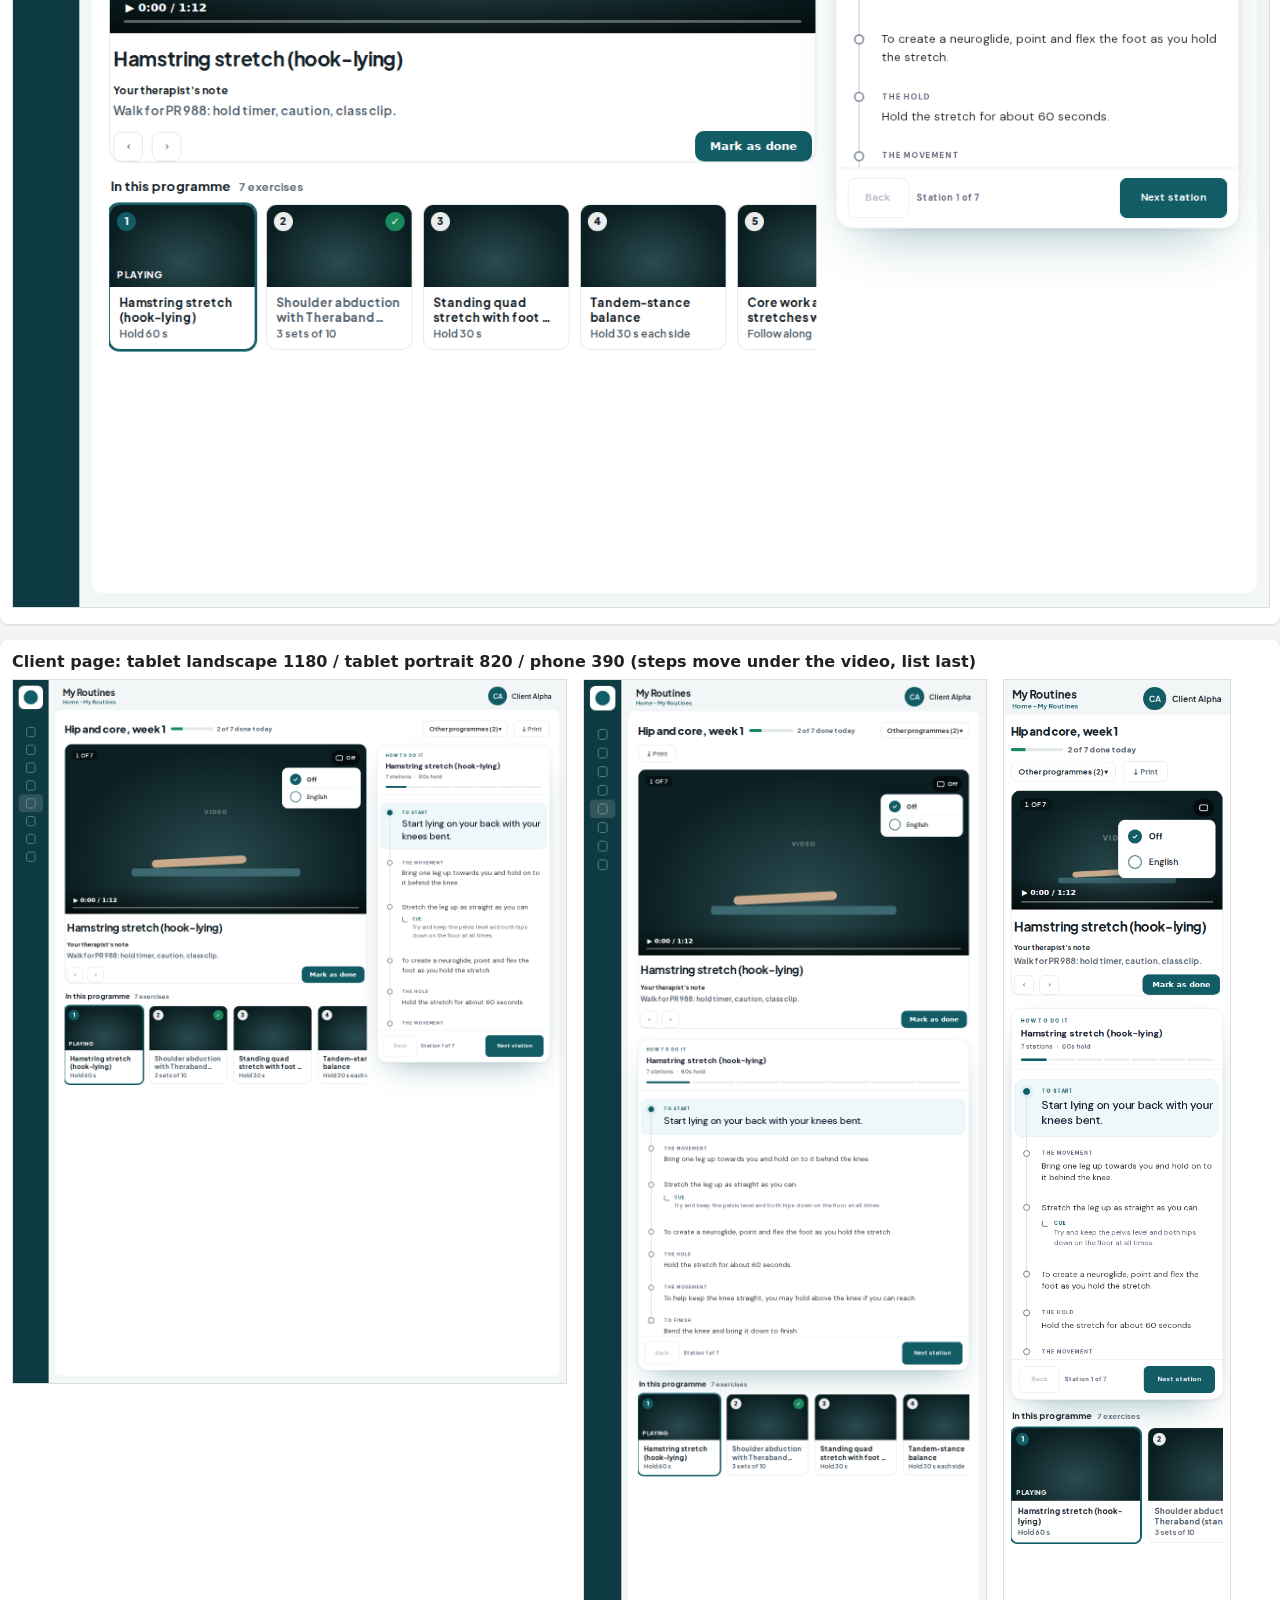
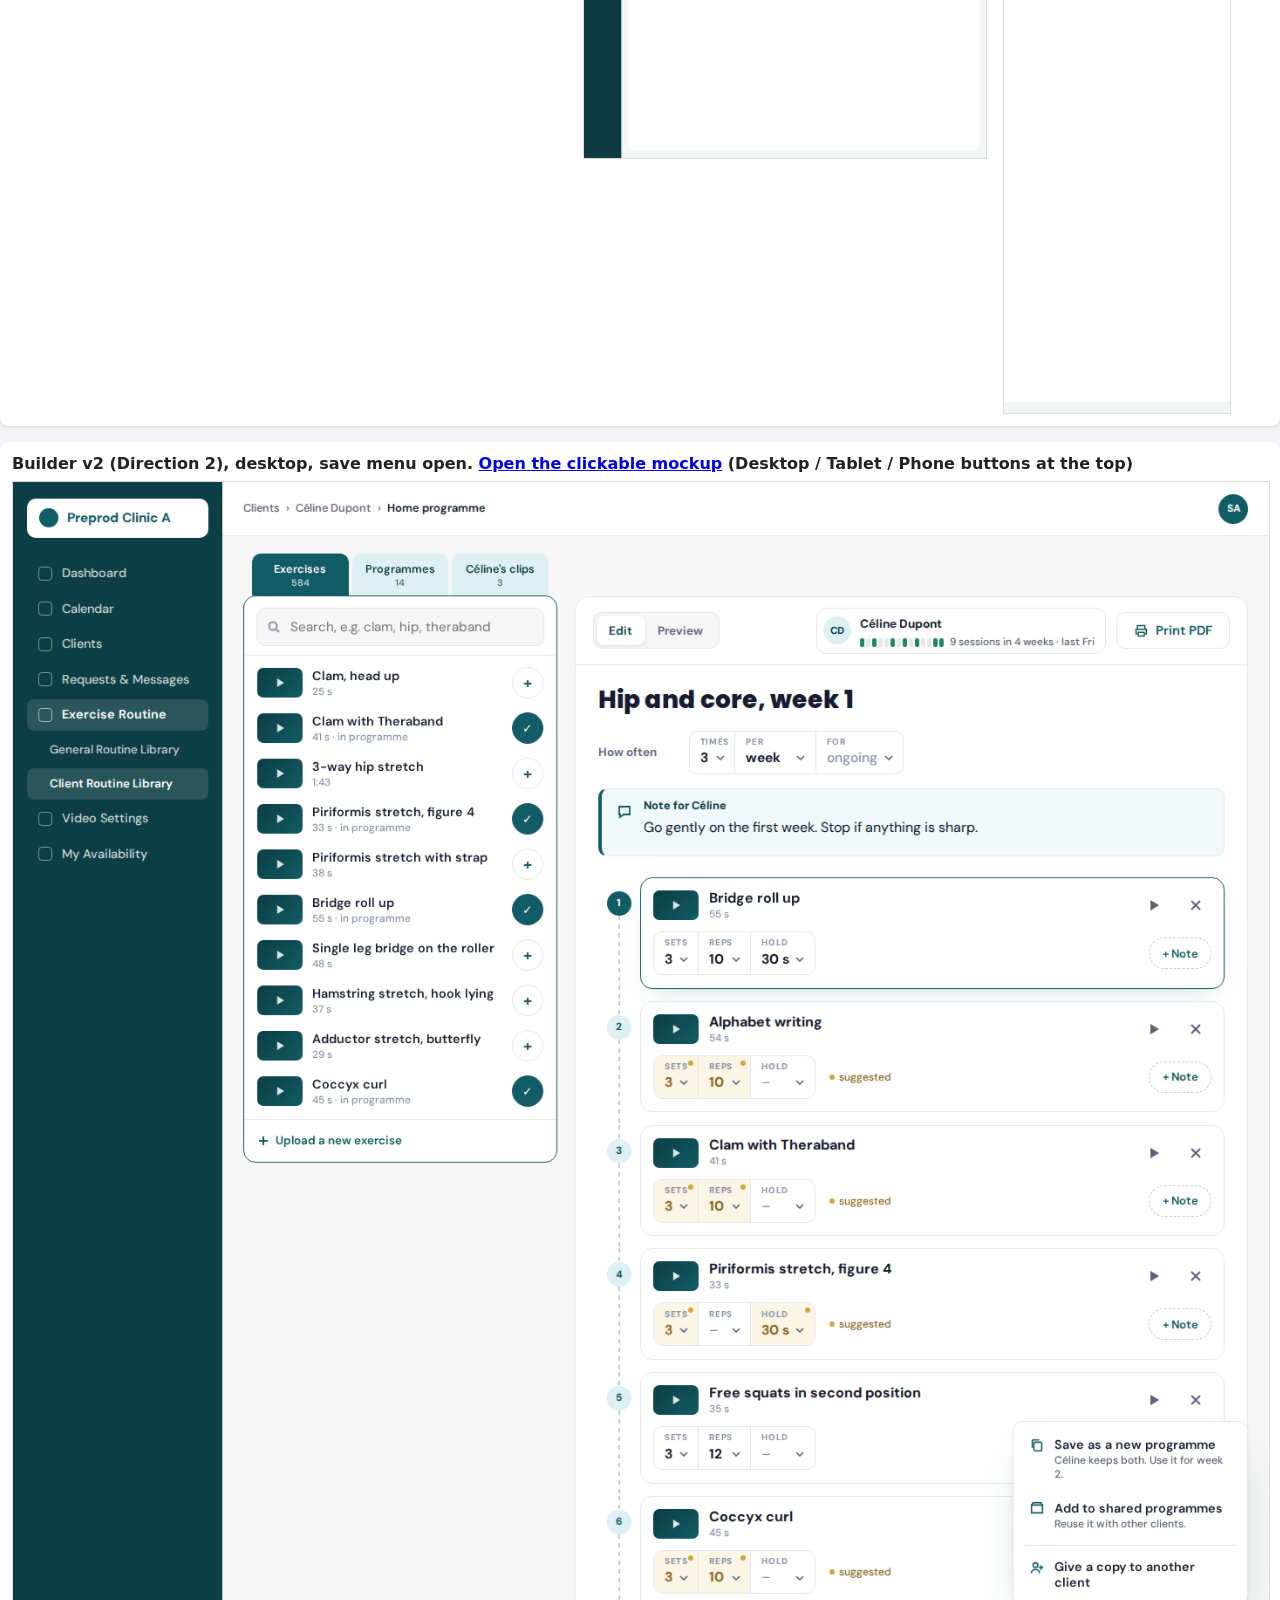
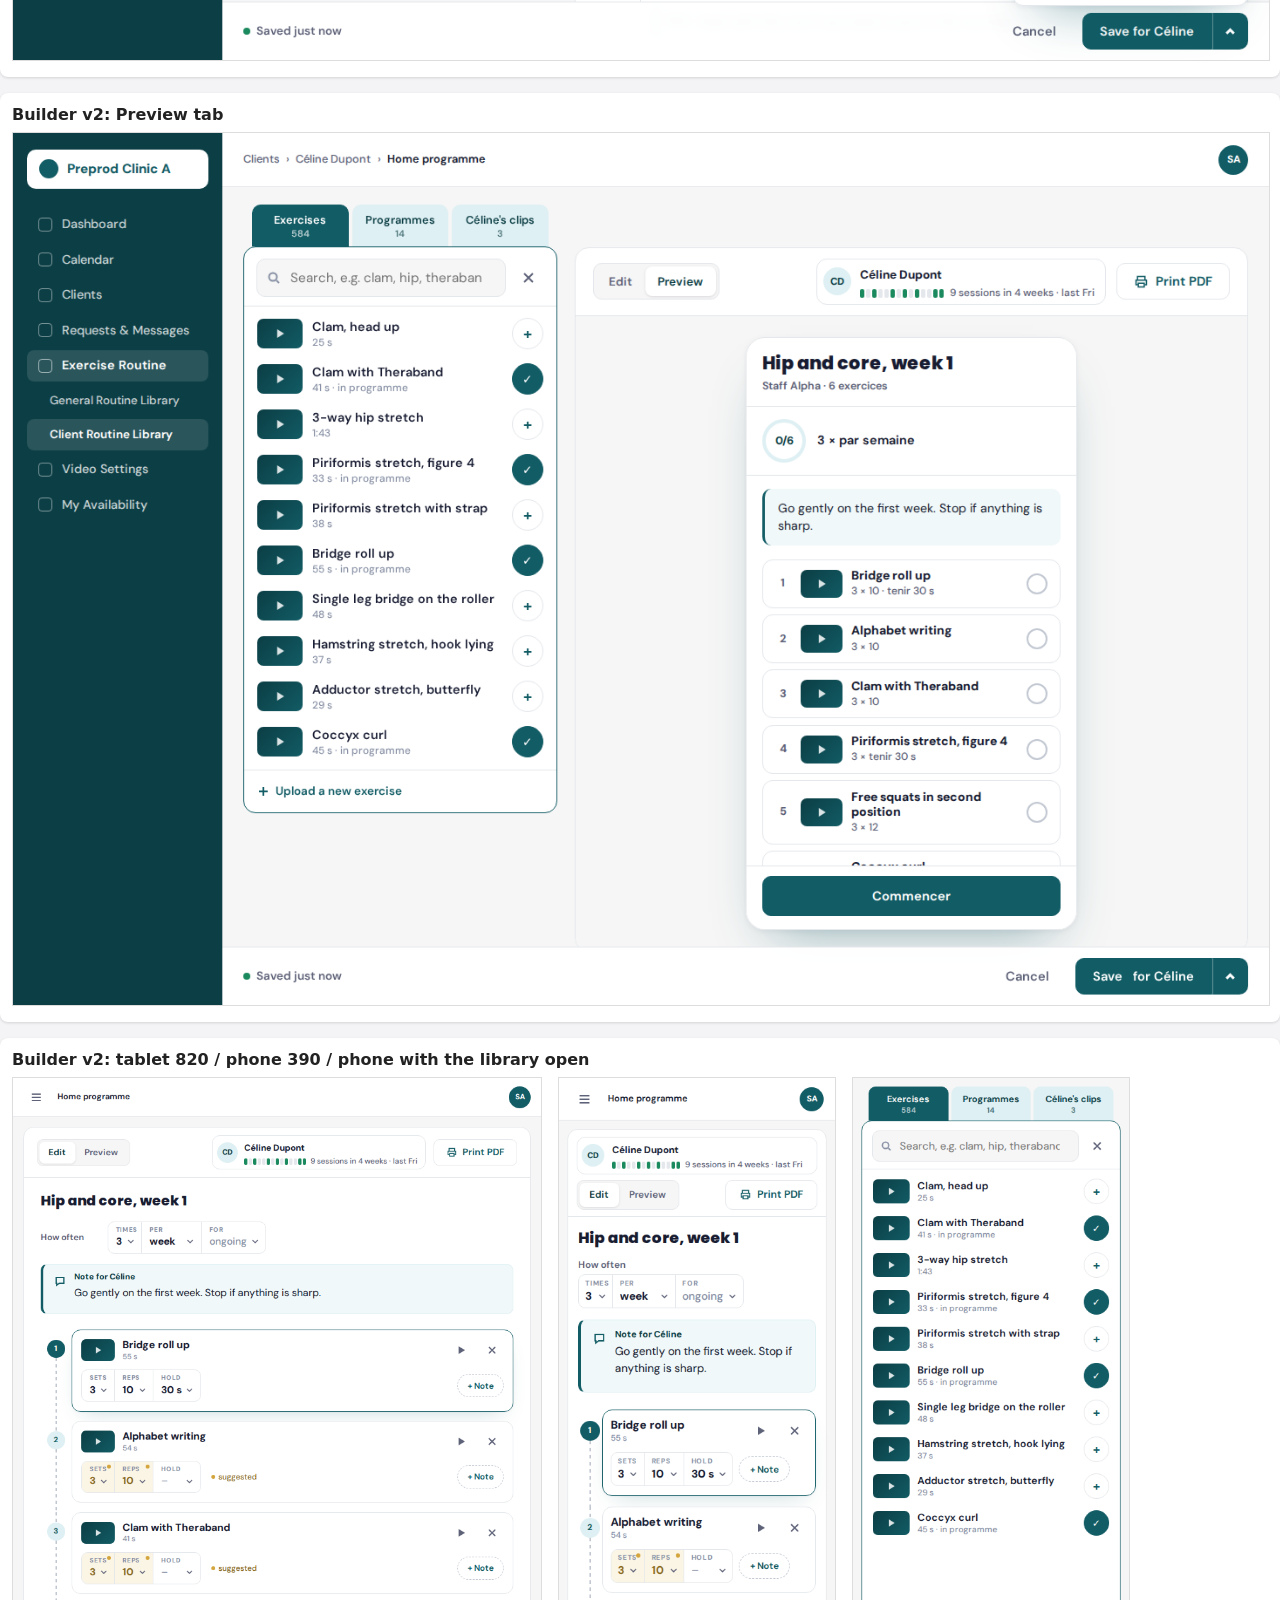
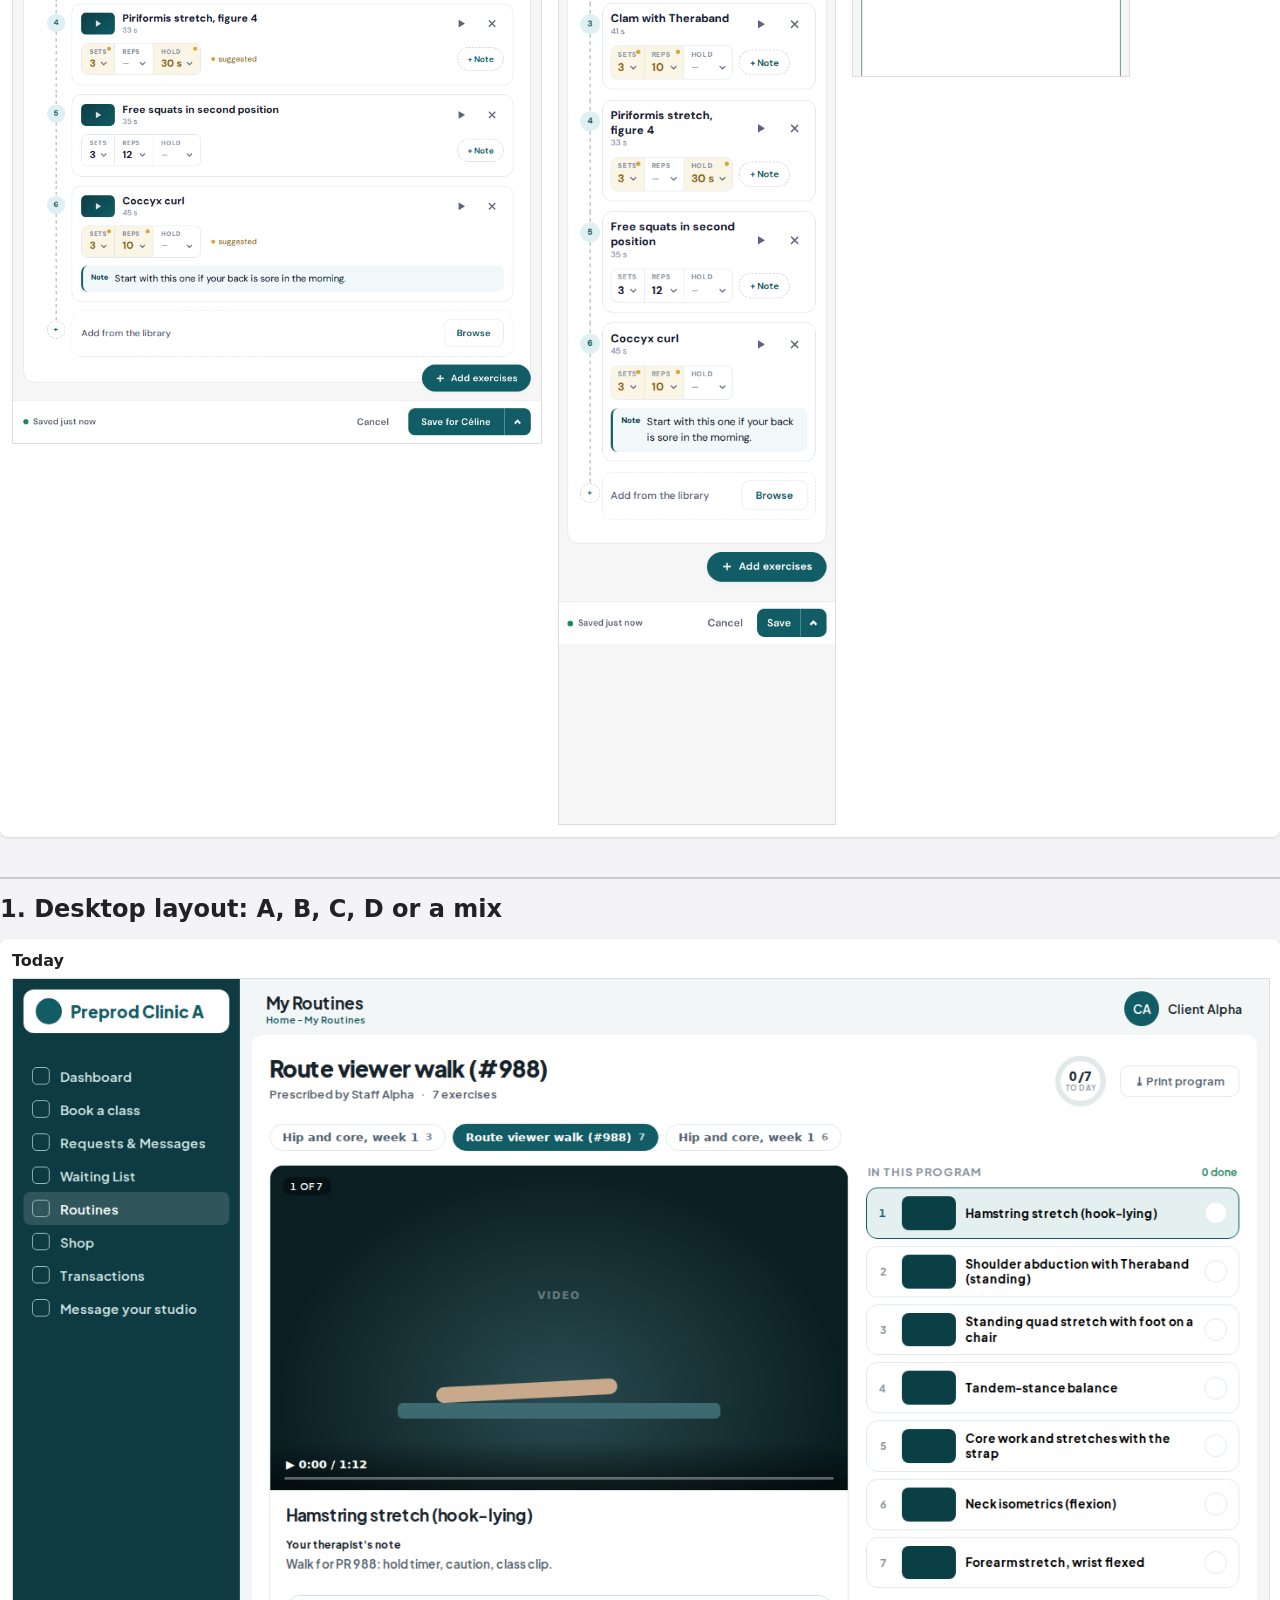
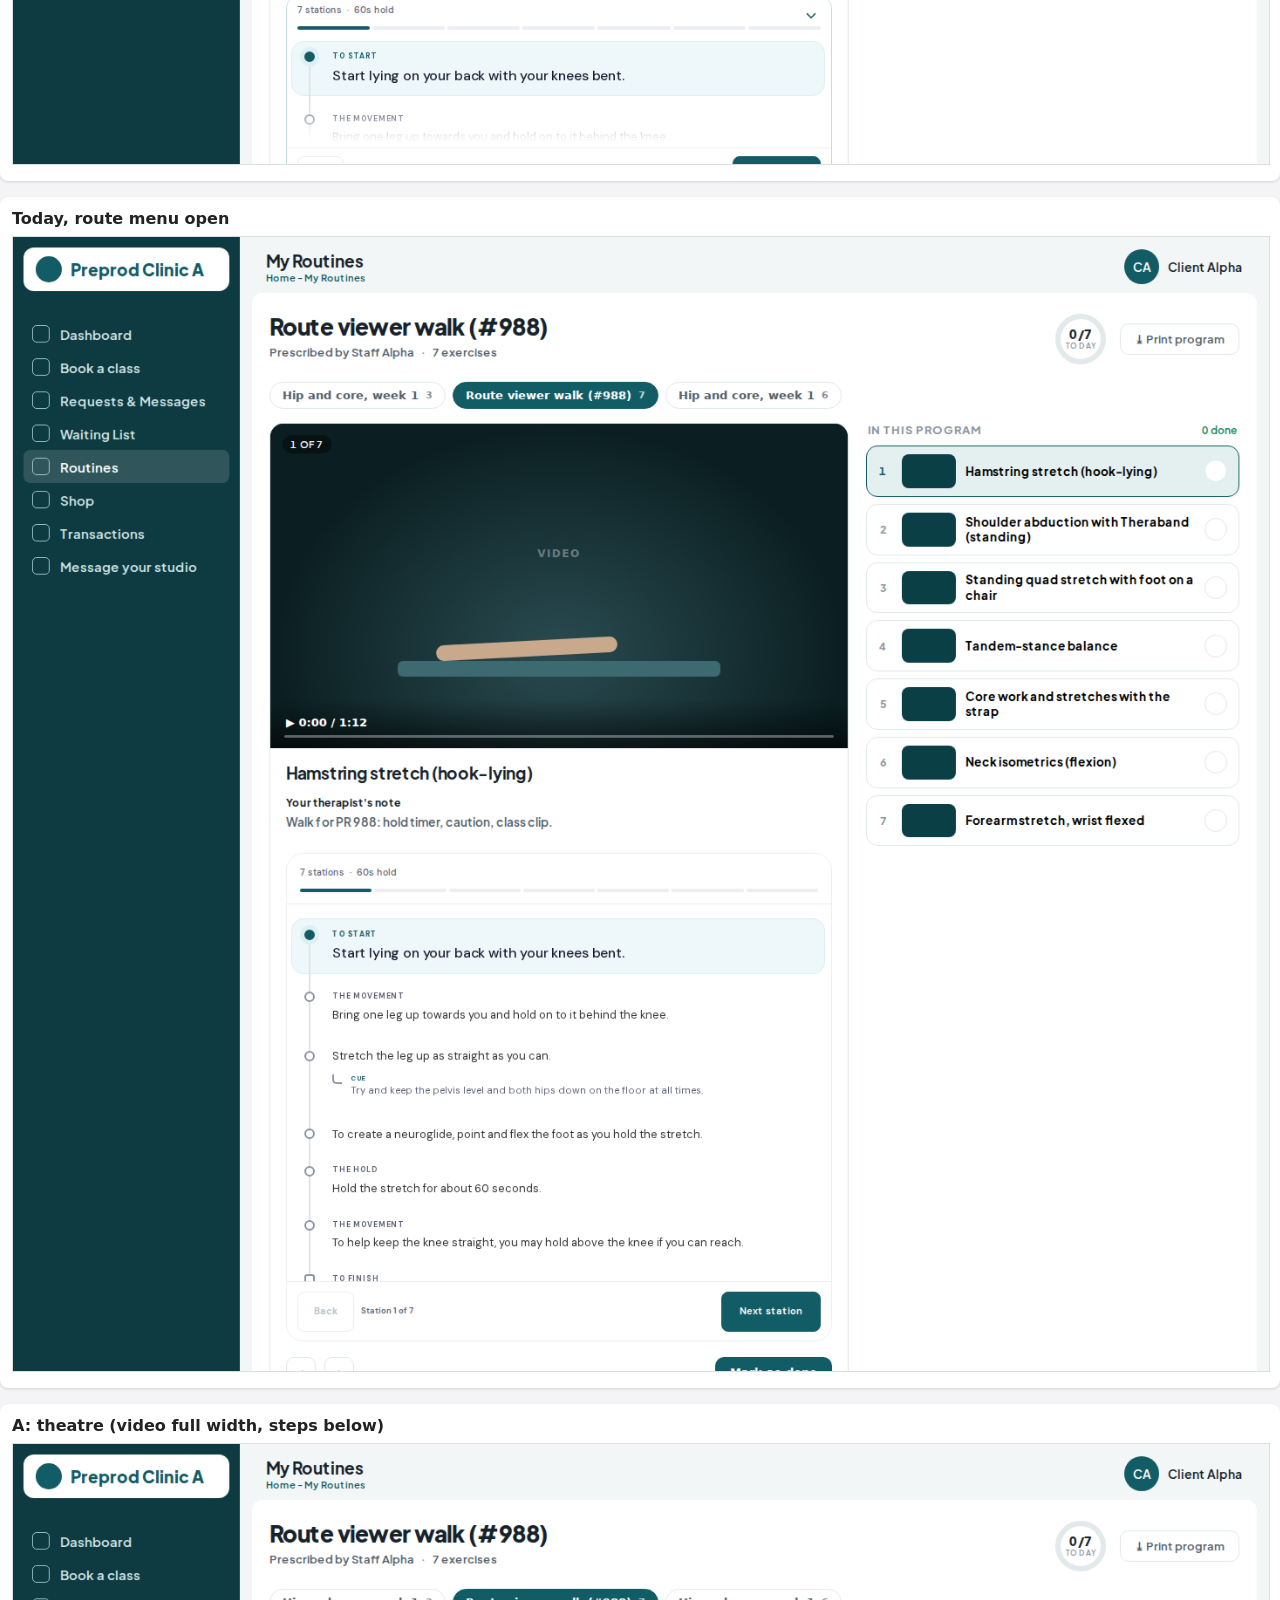
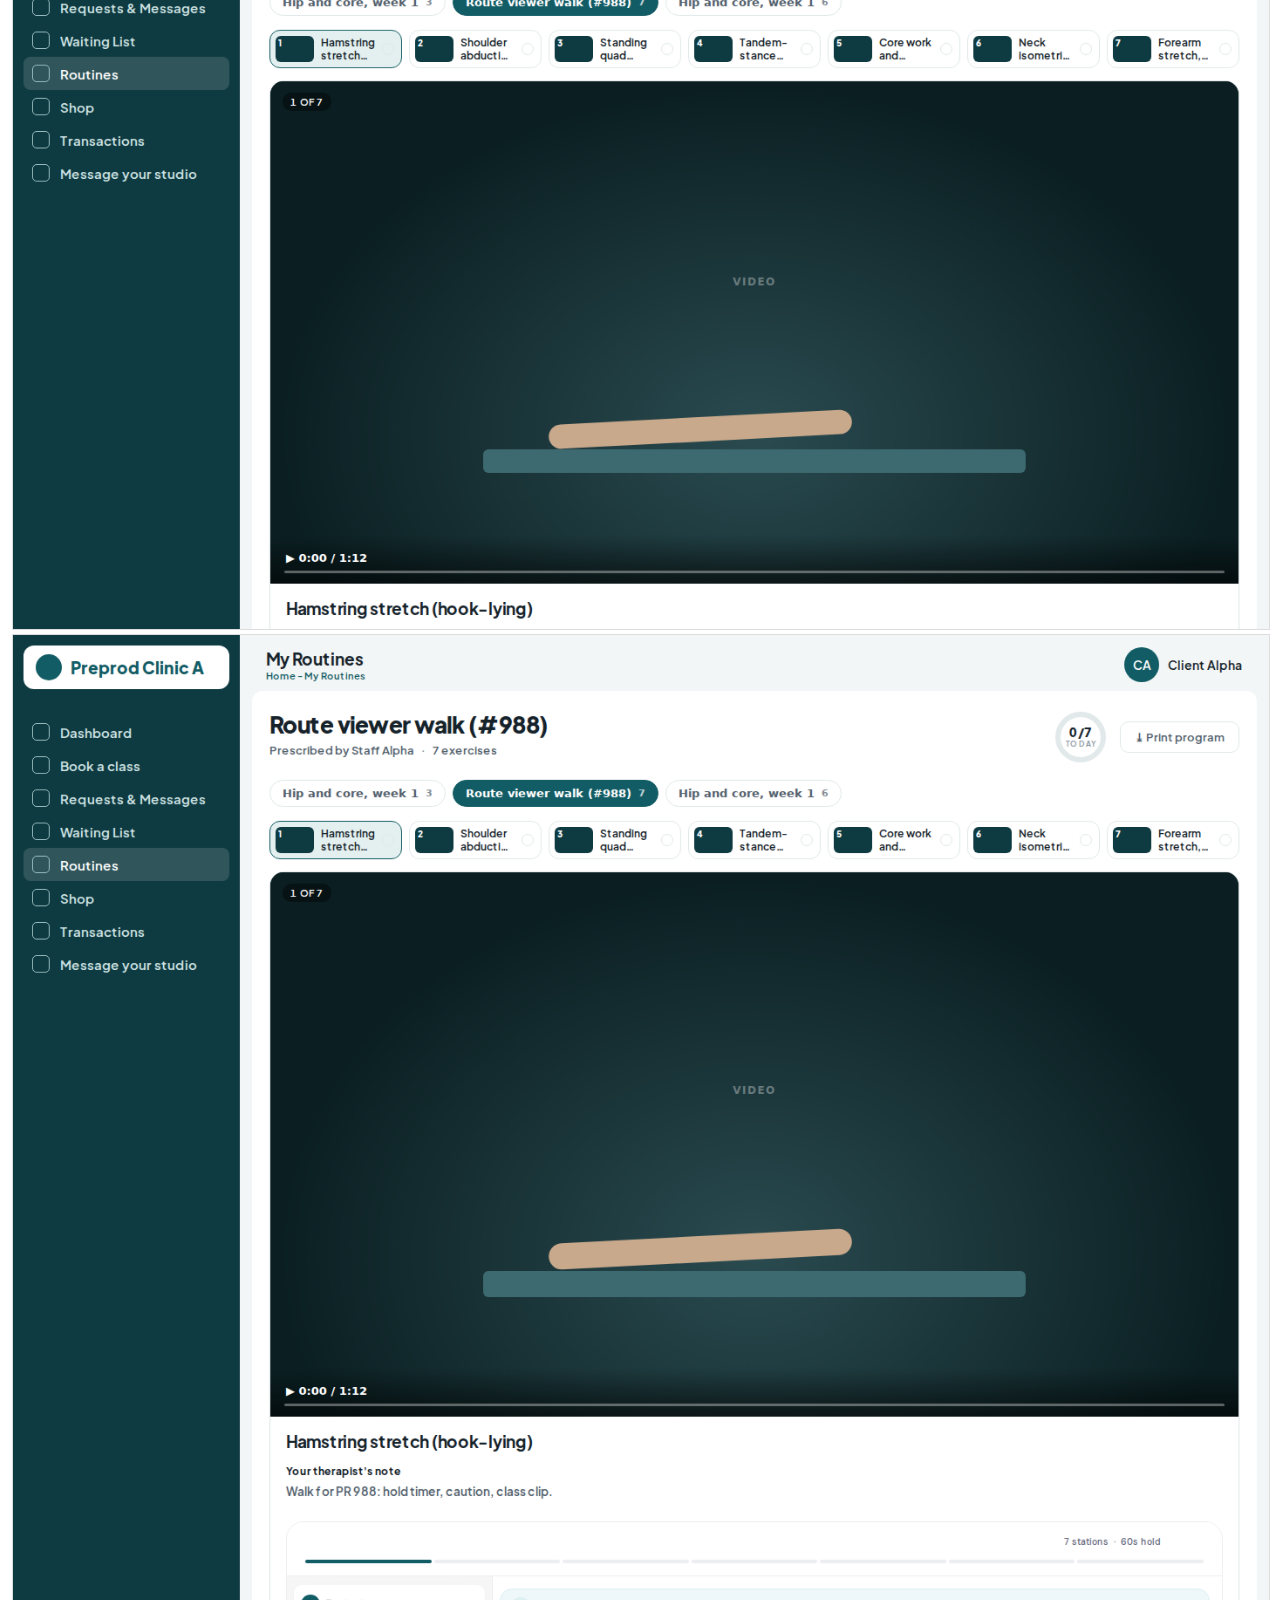
==== commit 39b75c75: "Printed sheet in the site style (draft)" ====
--- a/index.html
+++ b/index.html
@@ -2,6 +2,7 @@
 <style>body{font:16px system-ui;margin:24px auto;max-width:1500px;background:#f4f4f6;color:#222}h1{margin:0 0 4px}h2{margin:40px 0 4px;border-top:2px solid #ccc;padding-top:16px}figure{margin:16px 0;background:#fff;padding:12px;border-radius:8px;box-shadow:0 1px 3px #0002}figcaption{font-weight:600;margin-bottom:8px}img{max-width:100%;border:1px solid #ddd}nav a{margin-right:14px}</style>
 <h1>#1115 home programme: design picks</h1>
 <nav><a href=#pdf>PDF sheet</a><a href=#v4><b>Round 4</b></a><a href=#v2>Round 2</a><a href=#layout>1. Desktop layout</a><a href=#text>2. Step text</a><a href=#cc>3. Subtitles</a><a href=#builder>4. Staff builder</a></nav>
+<h2 id=sheet style="border-color:#125c65"><a href=sheet/>Printed sheet in the site style (15 Oct, draft)</a></h2>
 <h2 id=built style="border-color:#125c65"><a href=built/>Round 4 as built (15 Oct): screenshots from the app</a></h2>
 <h2 id=v4 style="border-color:#125c65">Round 4 (12 Oct): latest</h2>
 <figure><figcaption>Client page, desktop 1440: cards, full-height steps, subtitle and audio chips, Next button, Print in the playlist header</figcaption><img src=shots/V4-desk.png></figure>
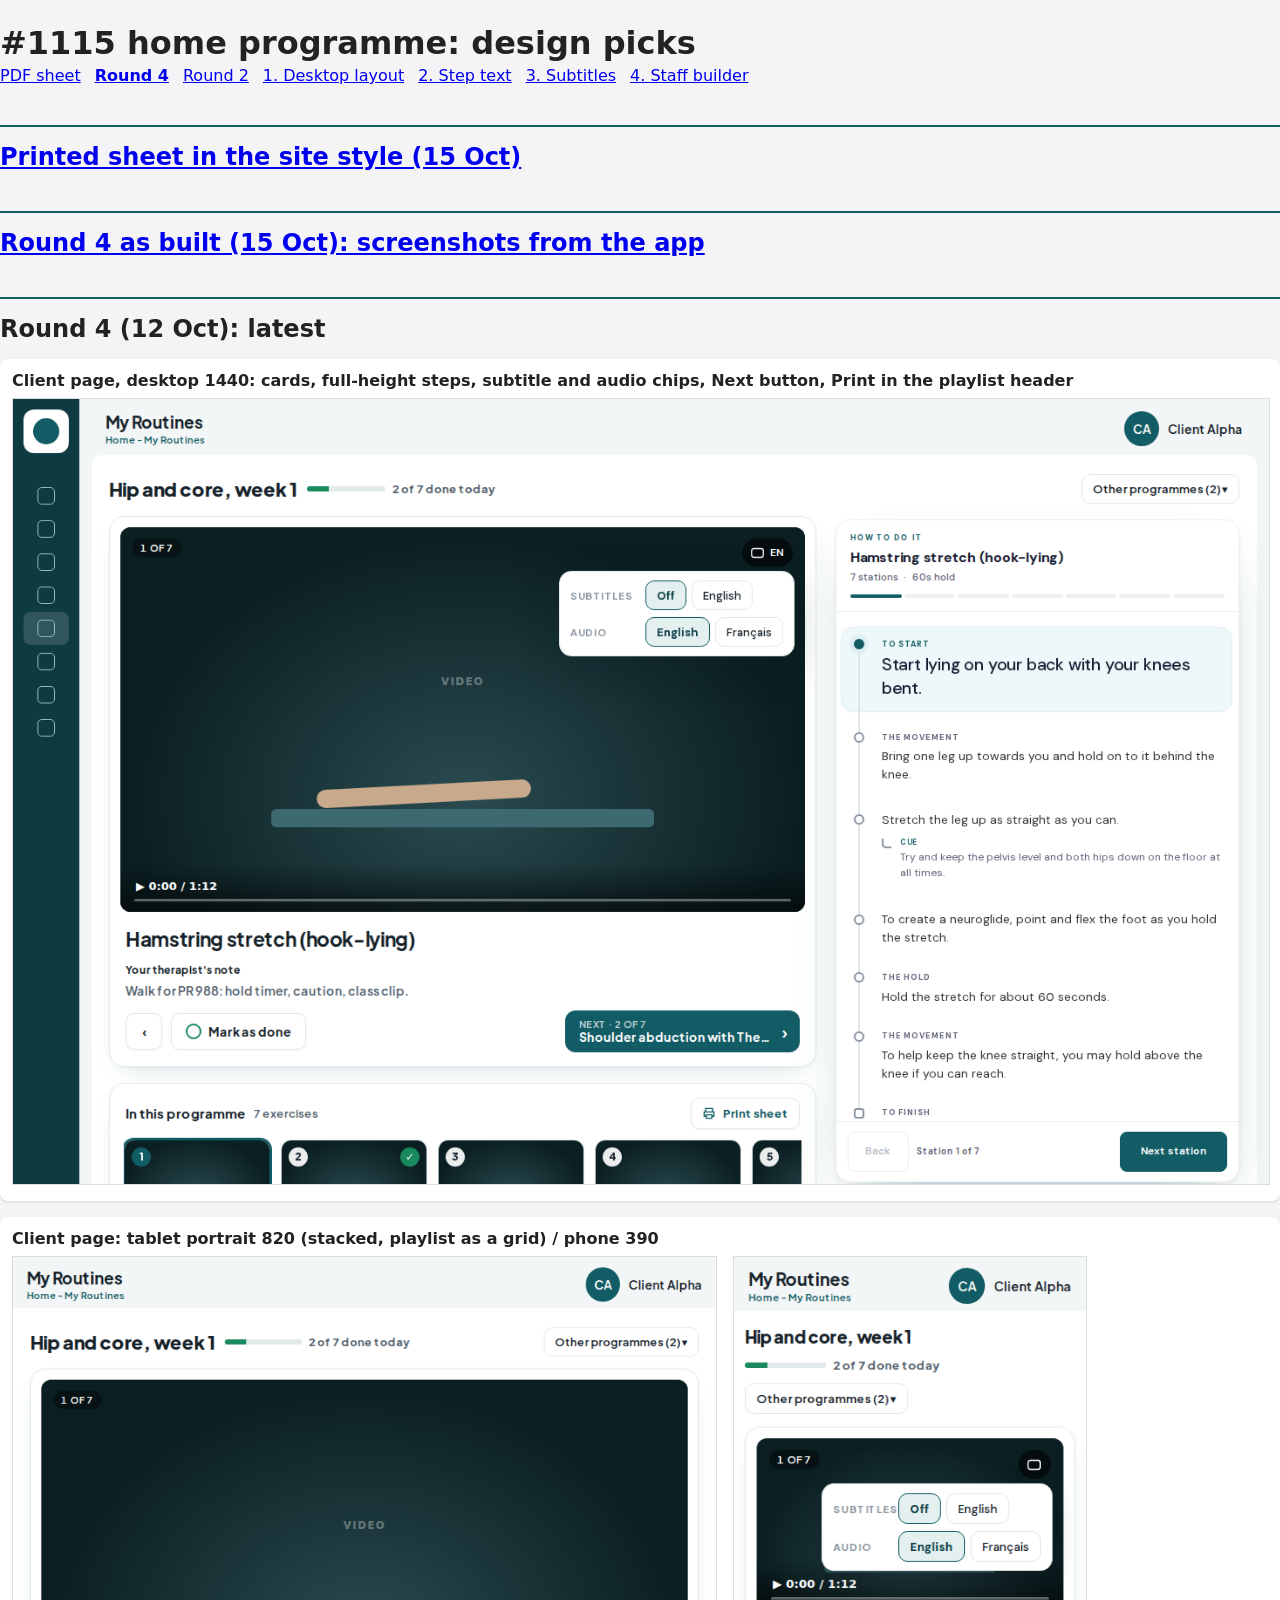
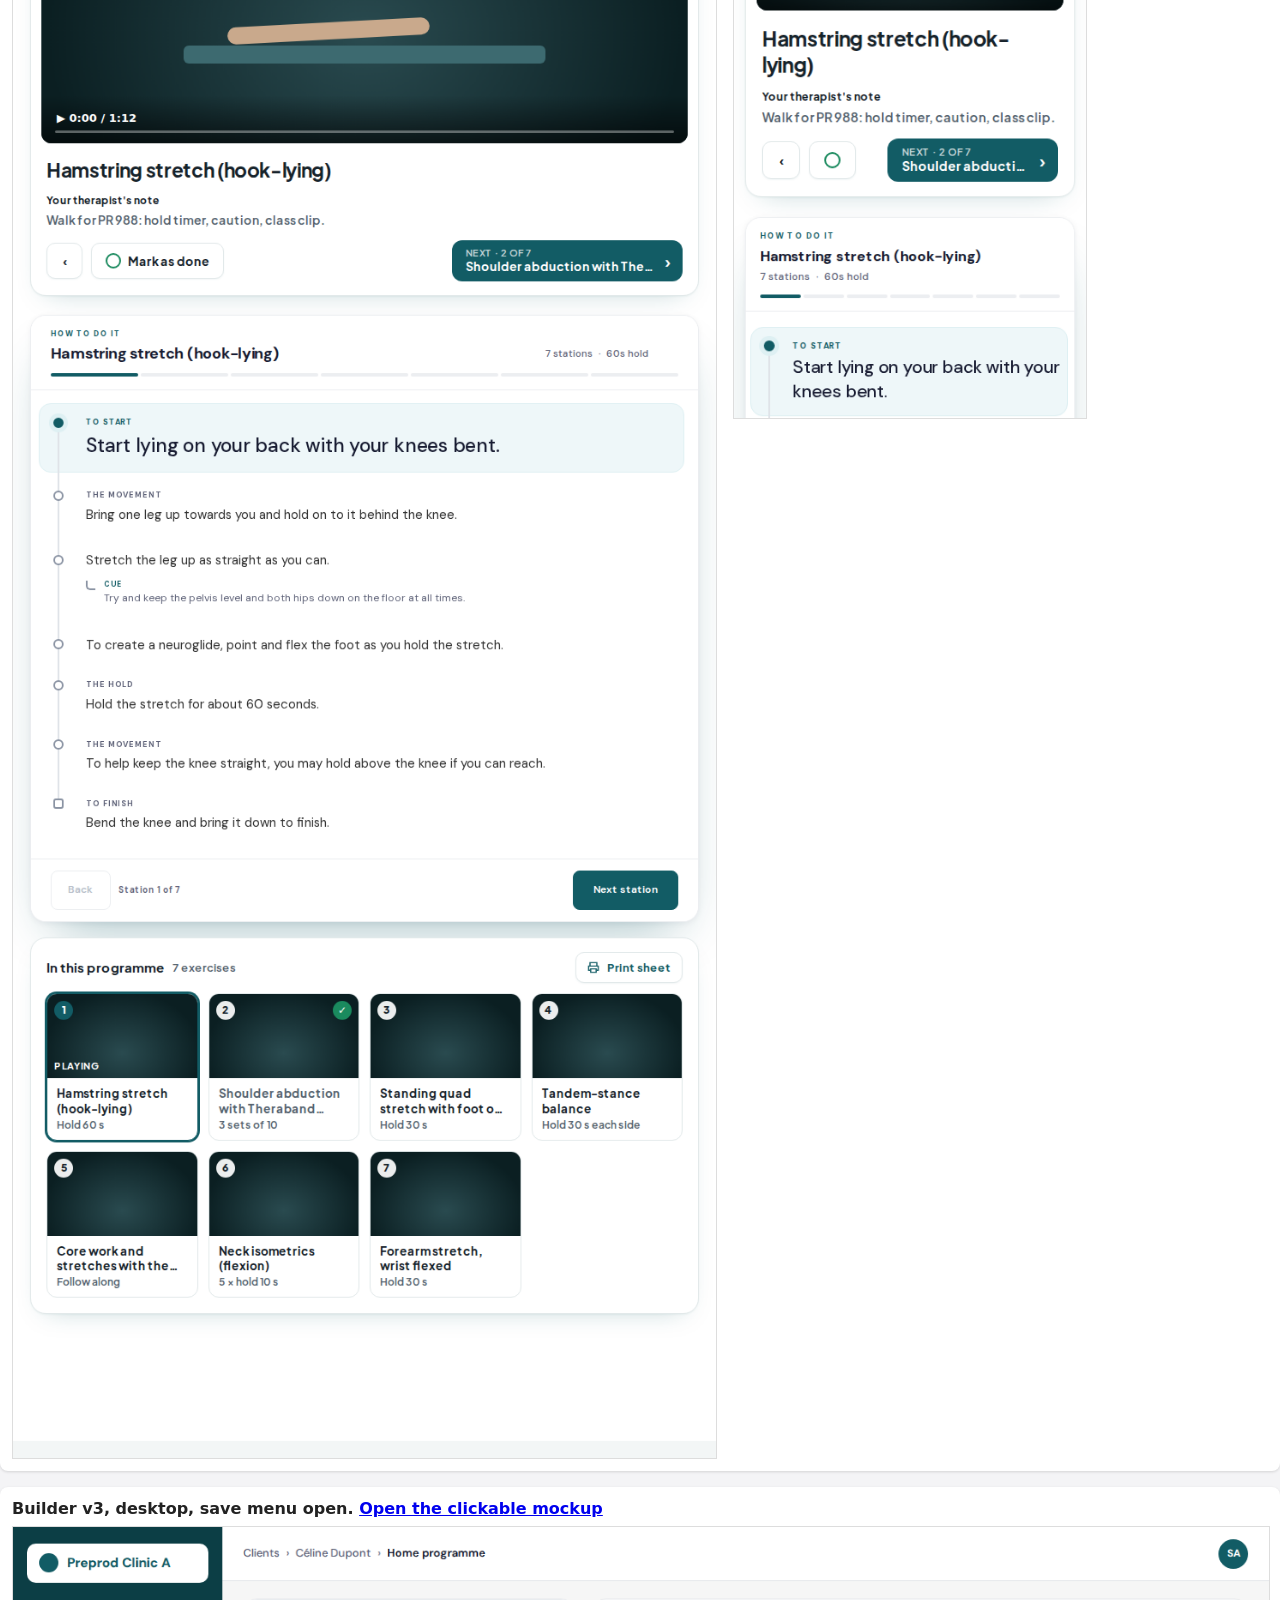
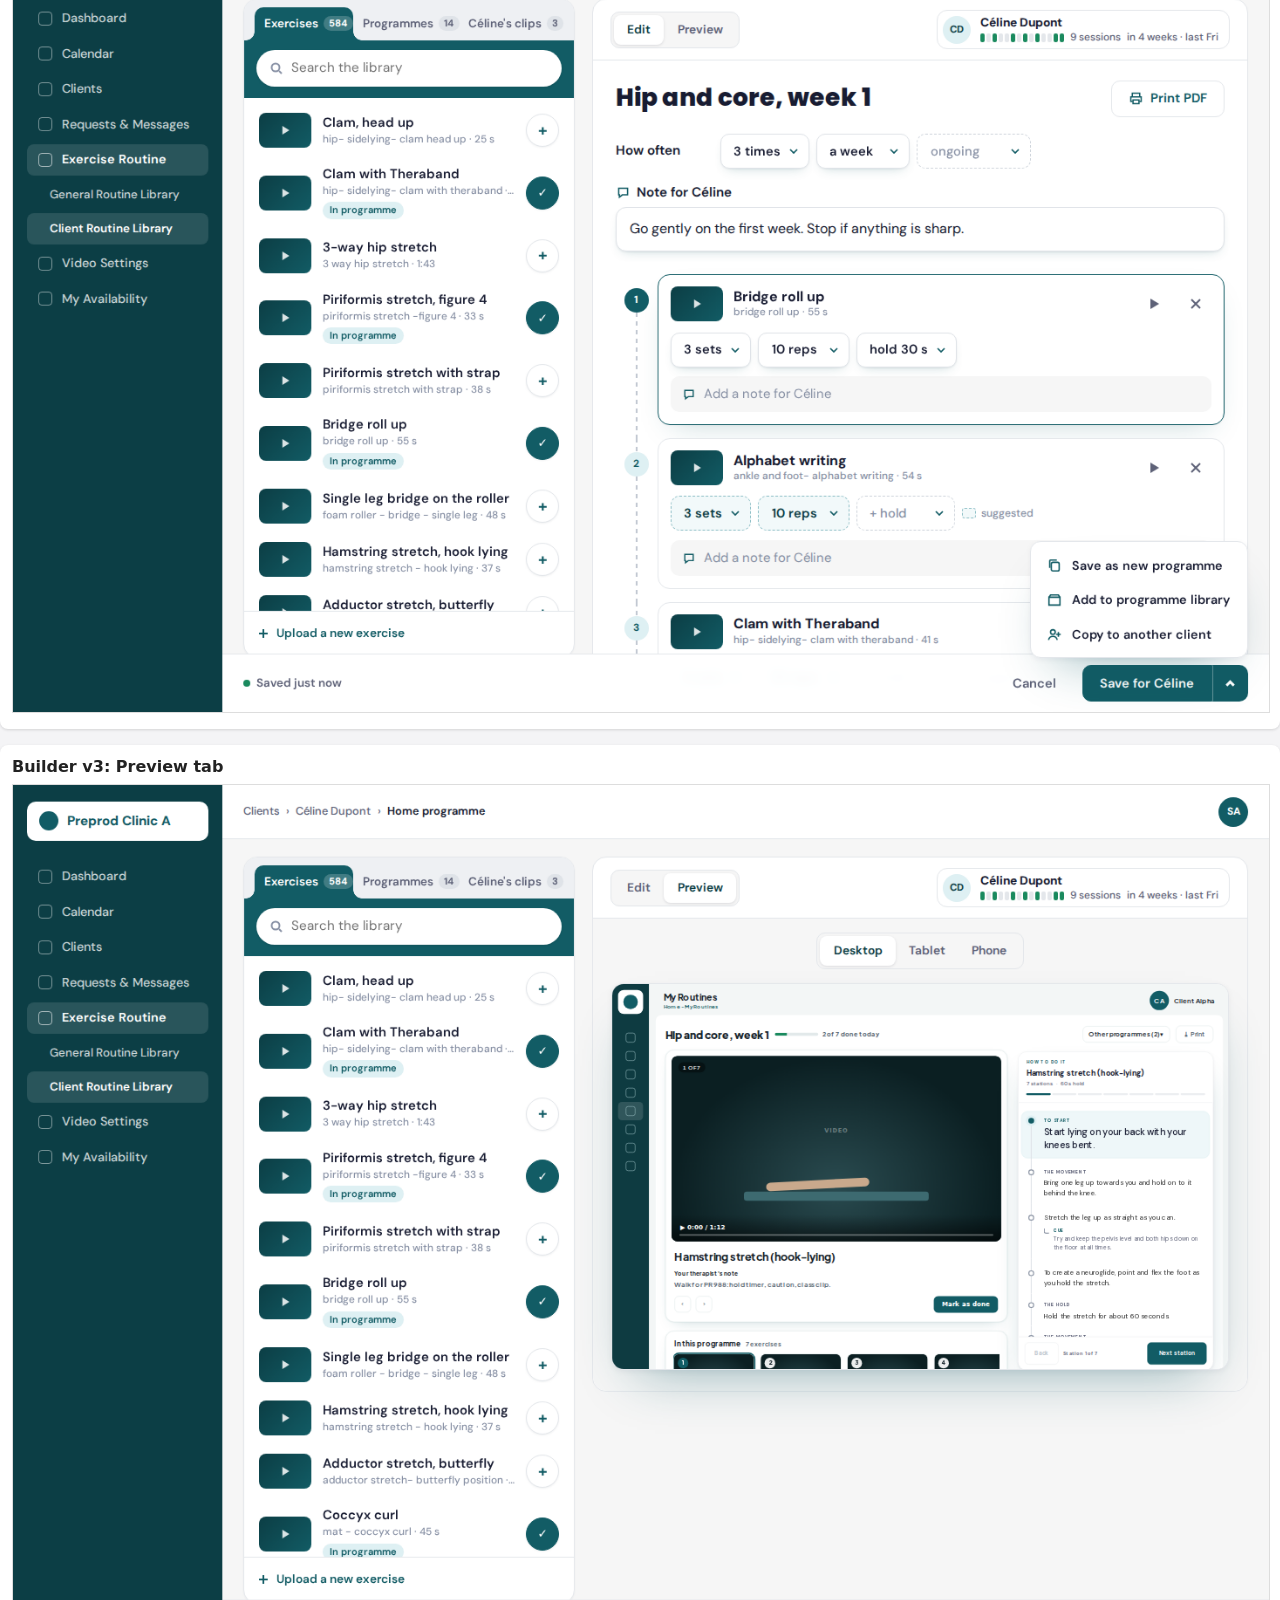
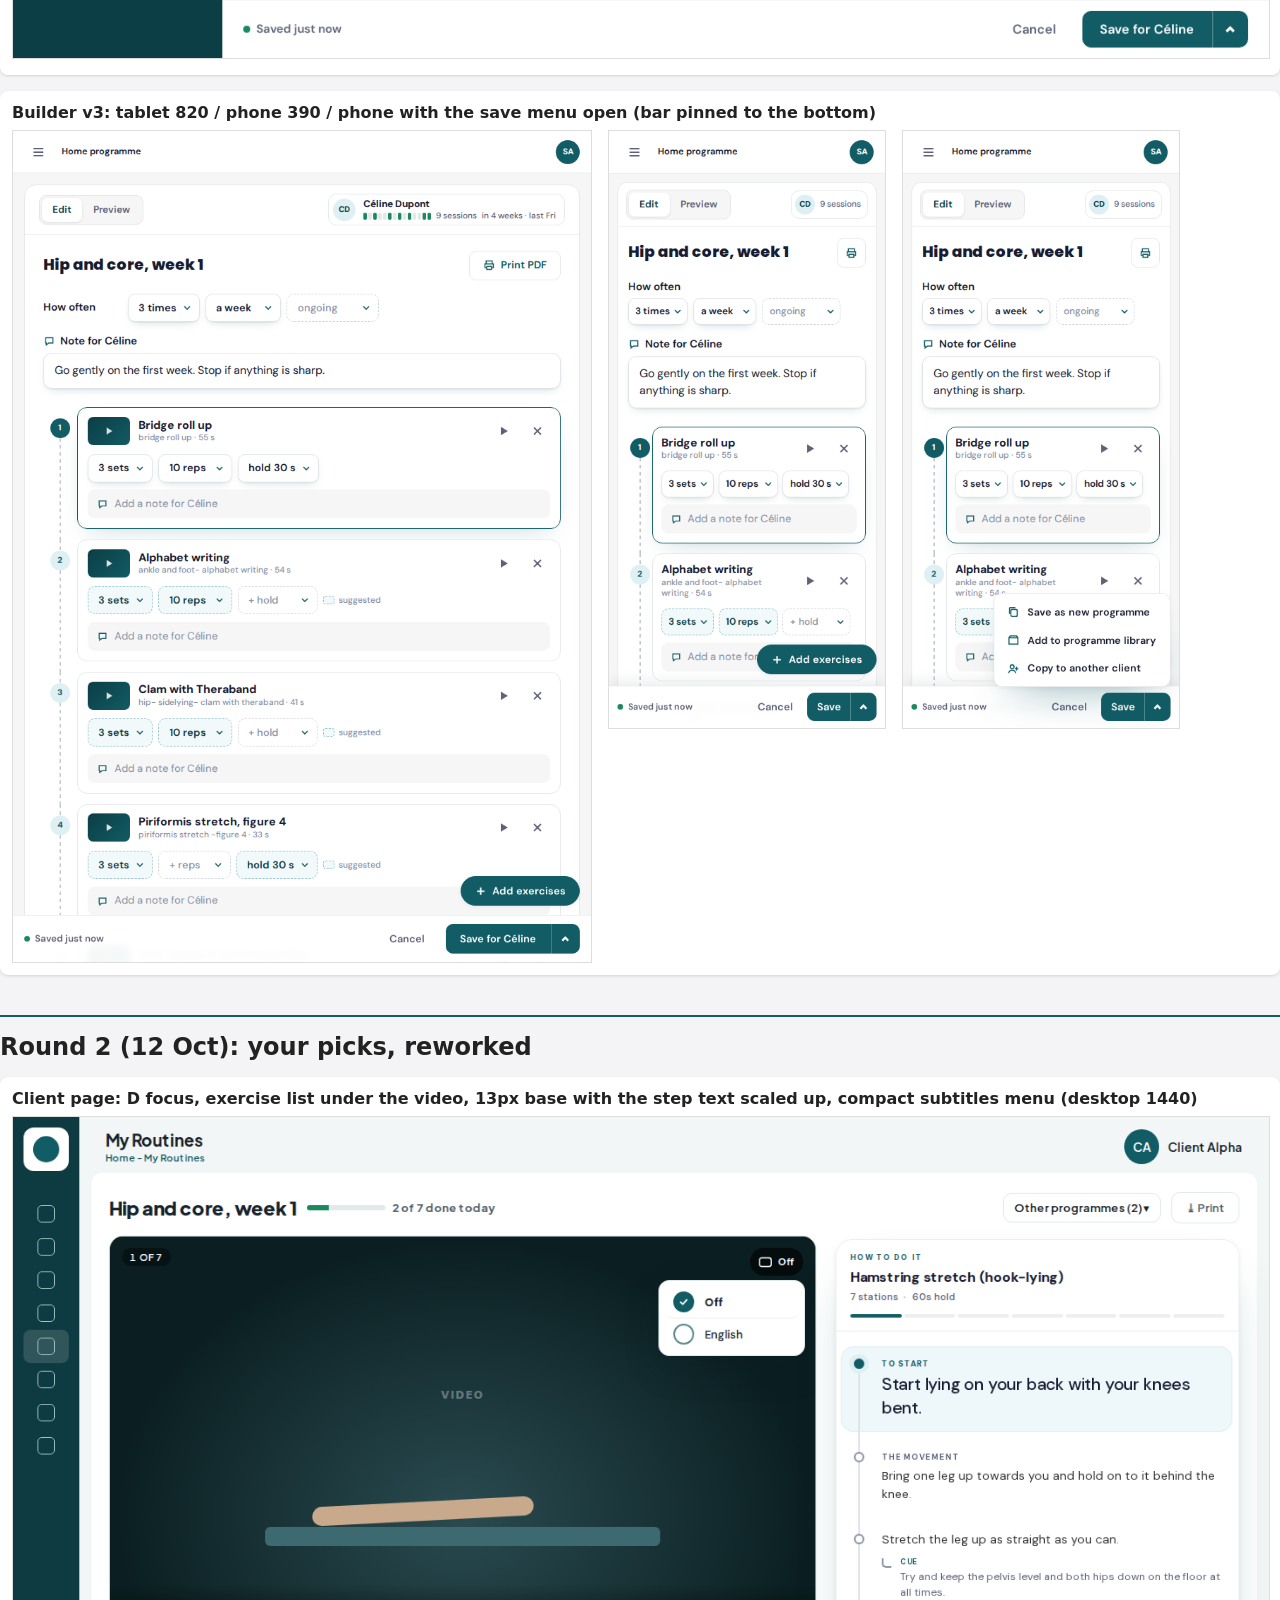
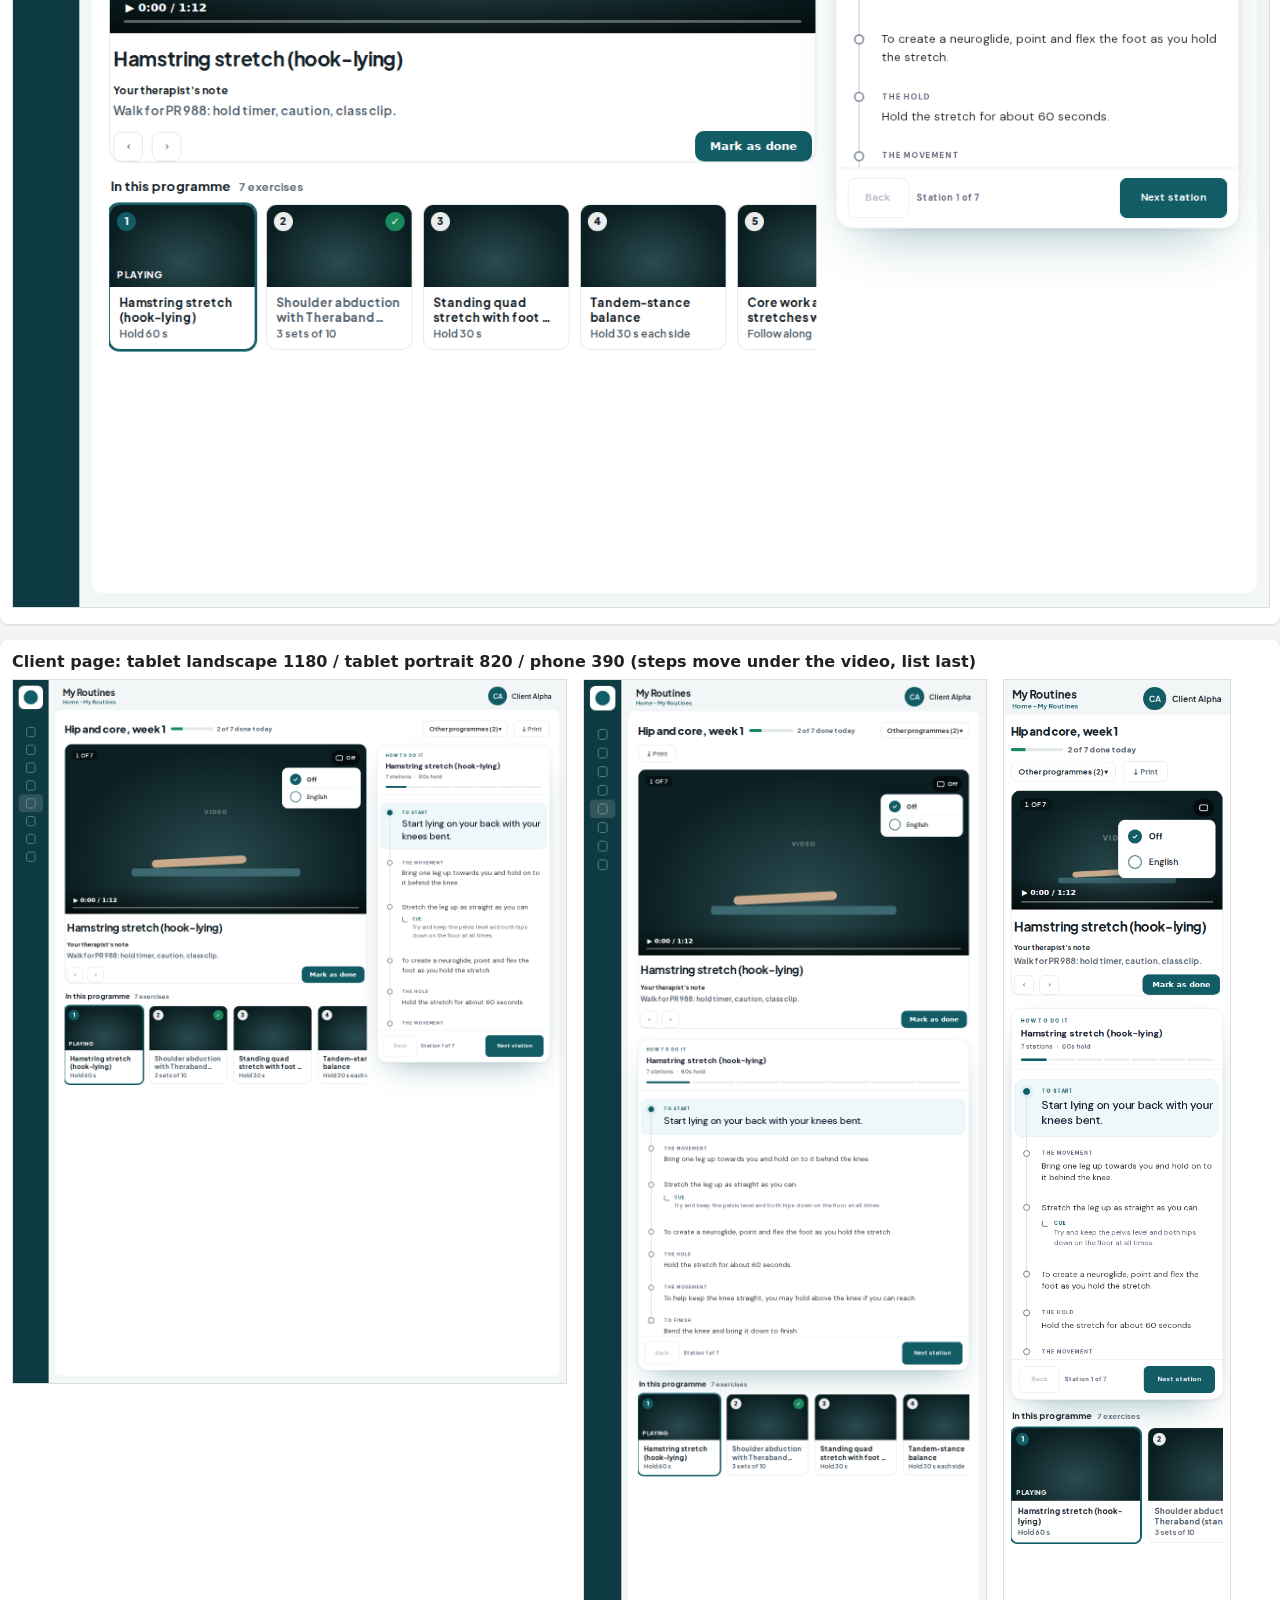
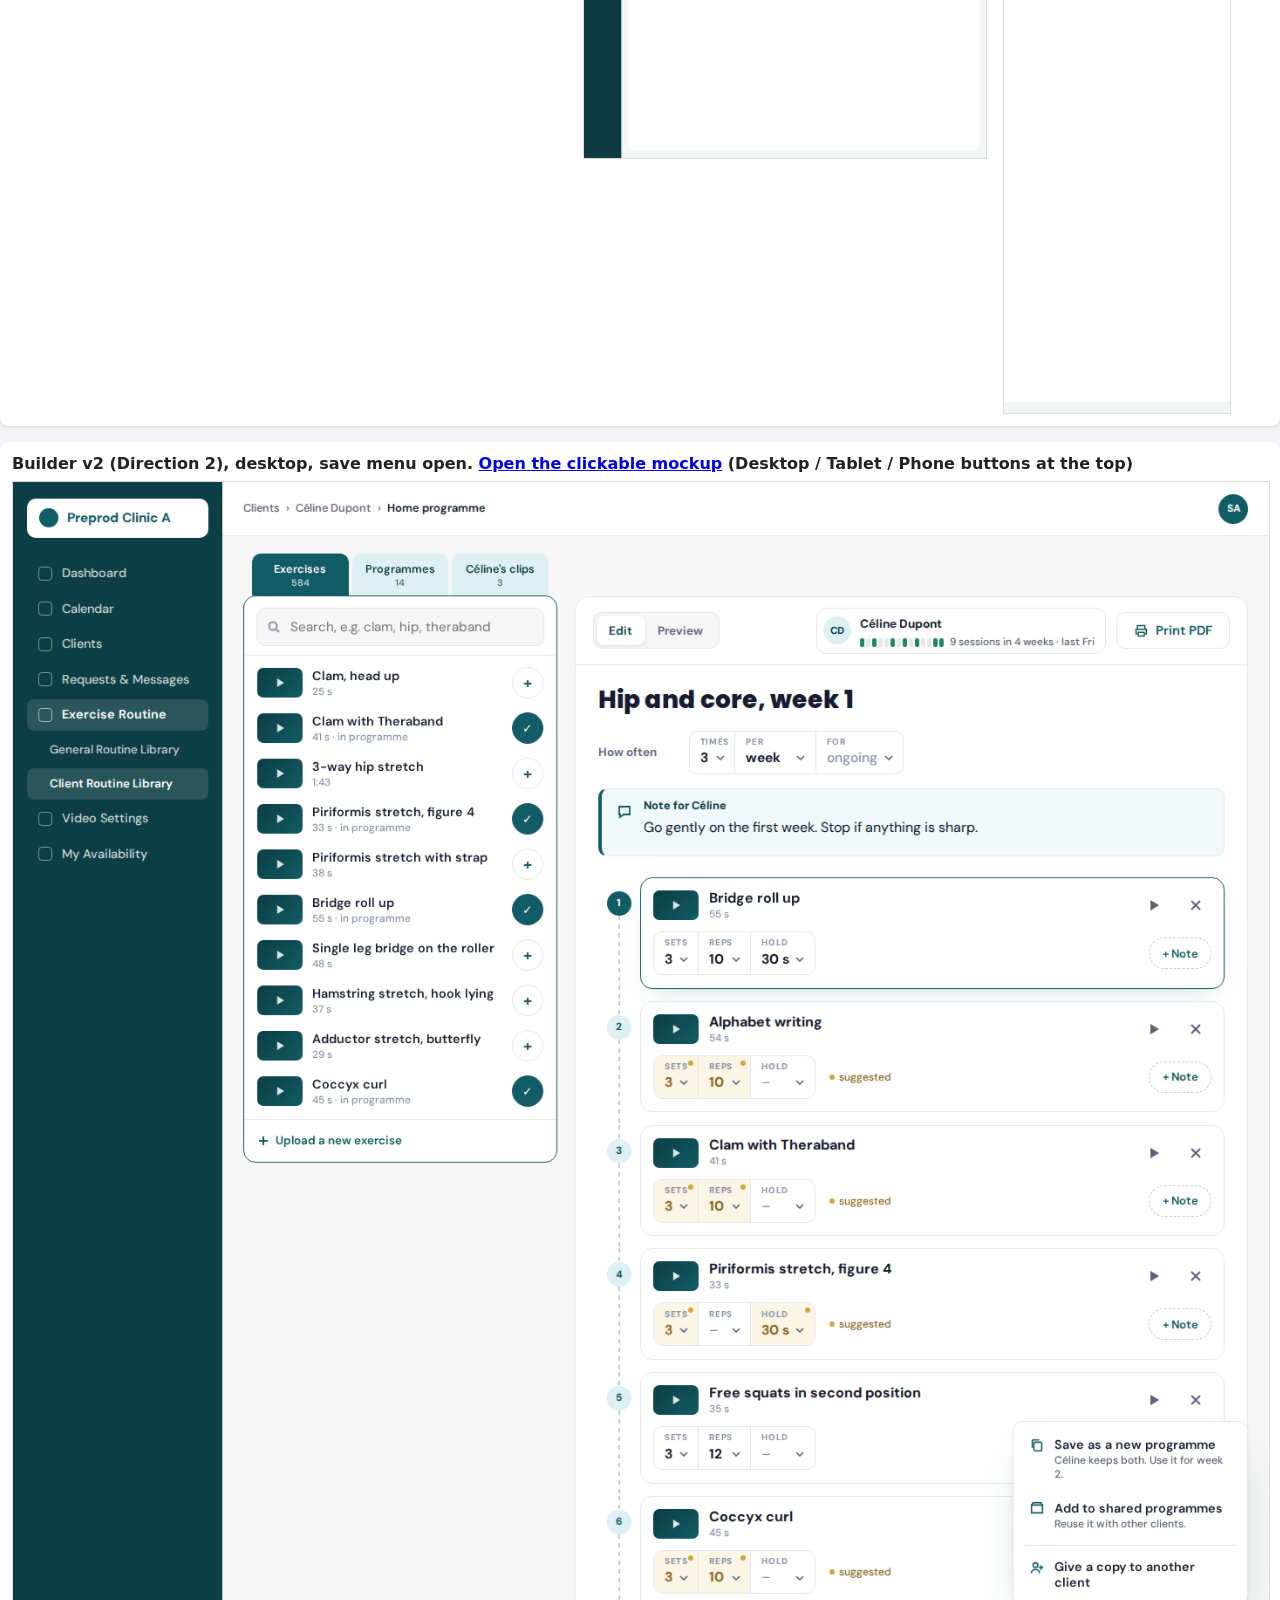
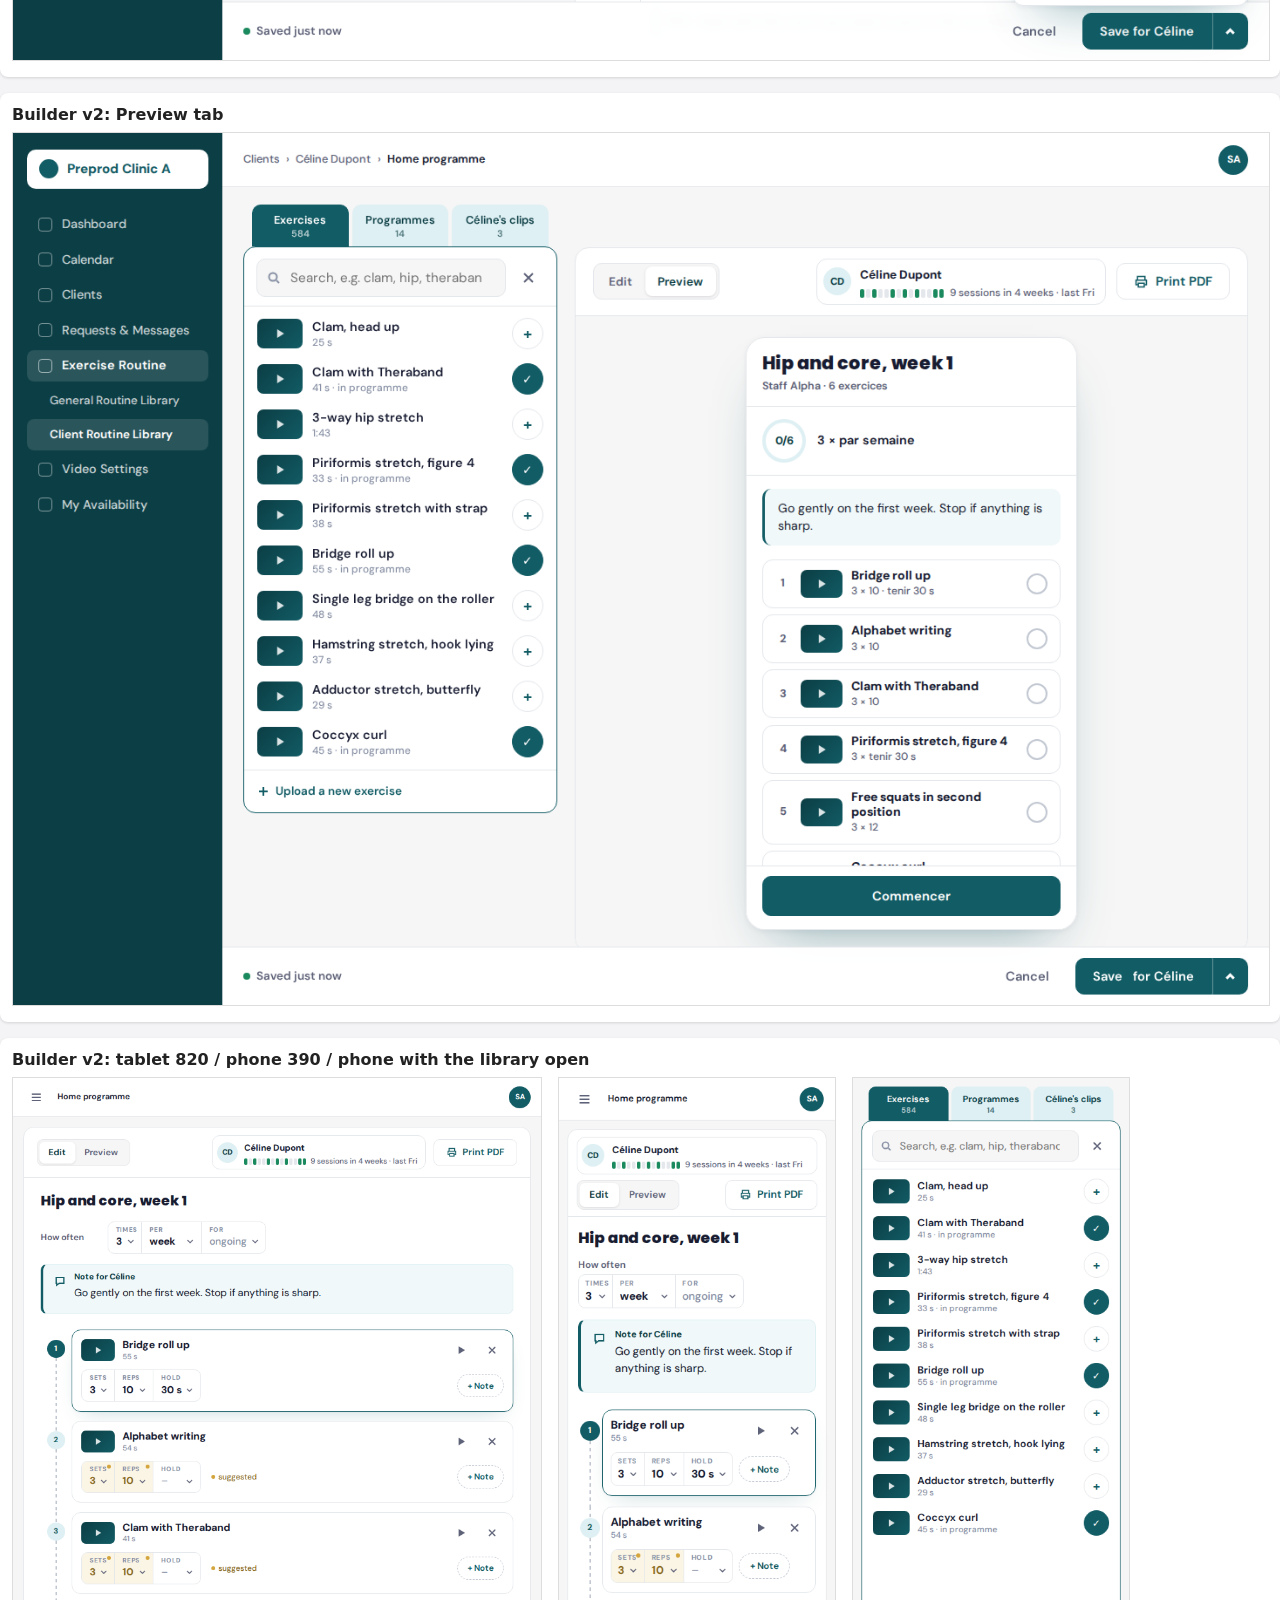
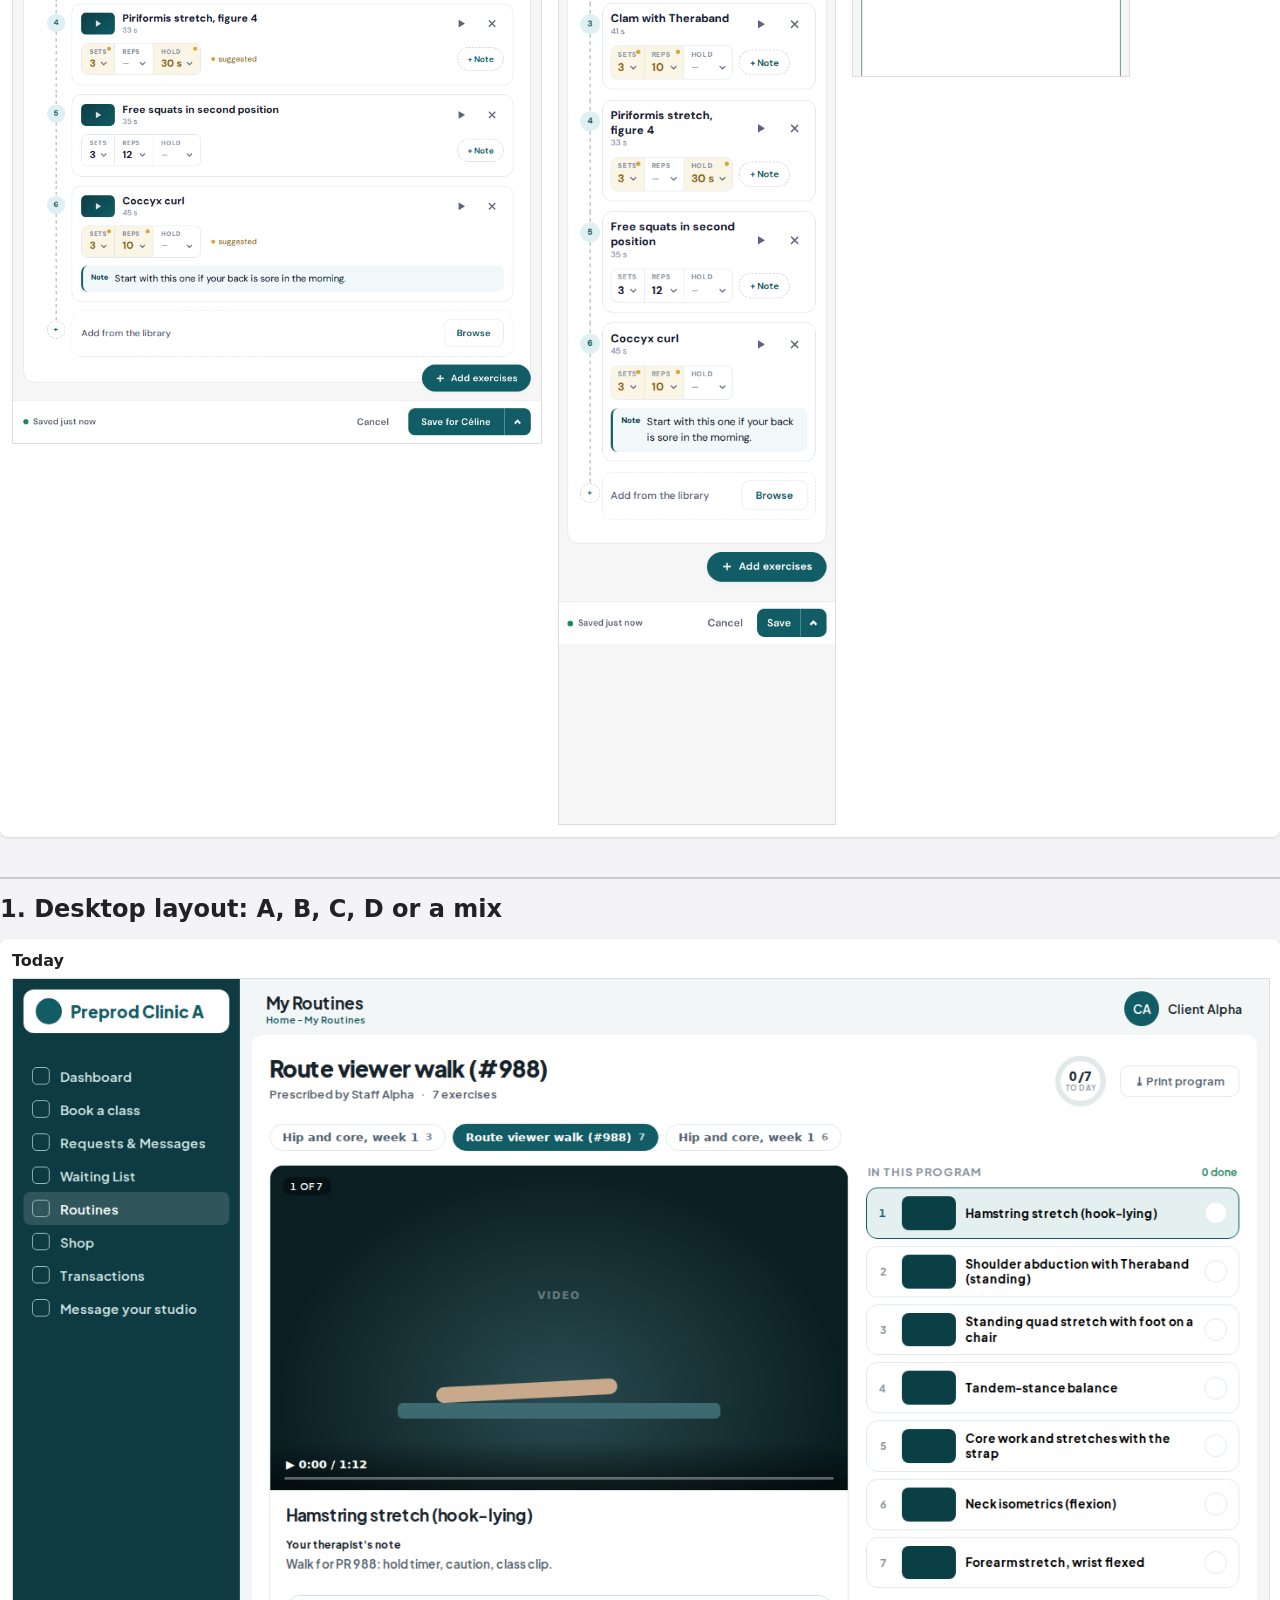
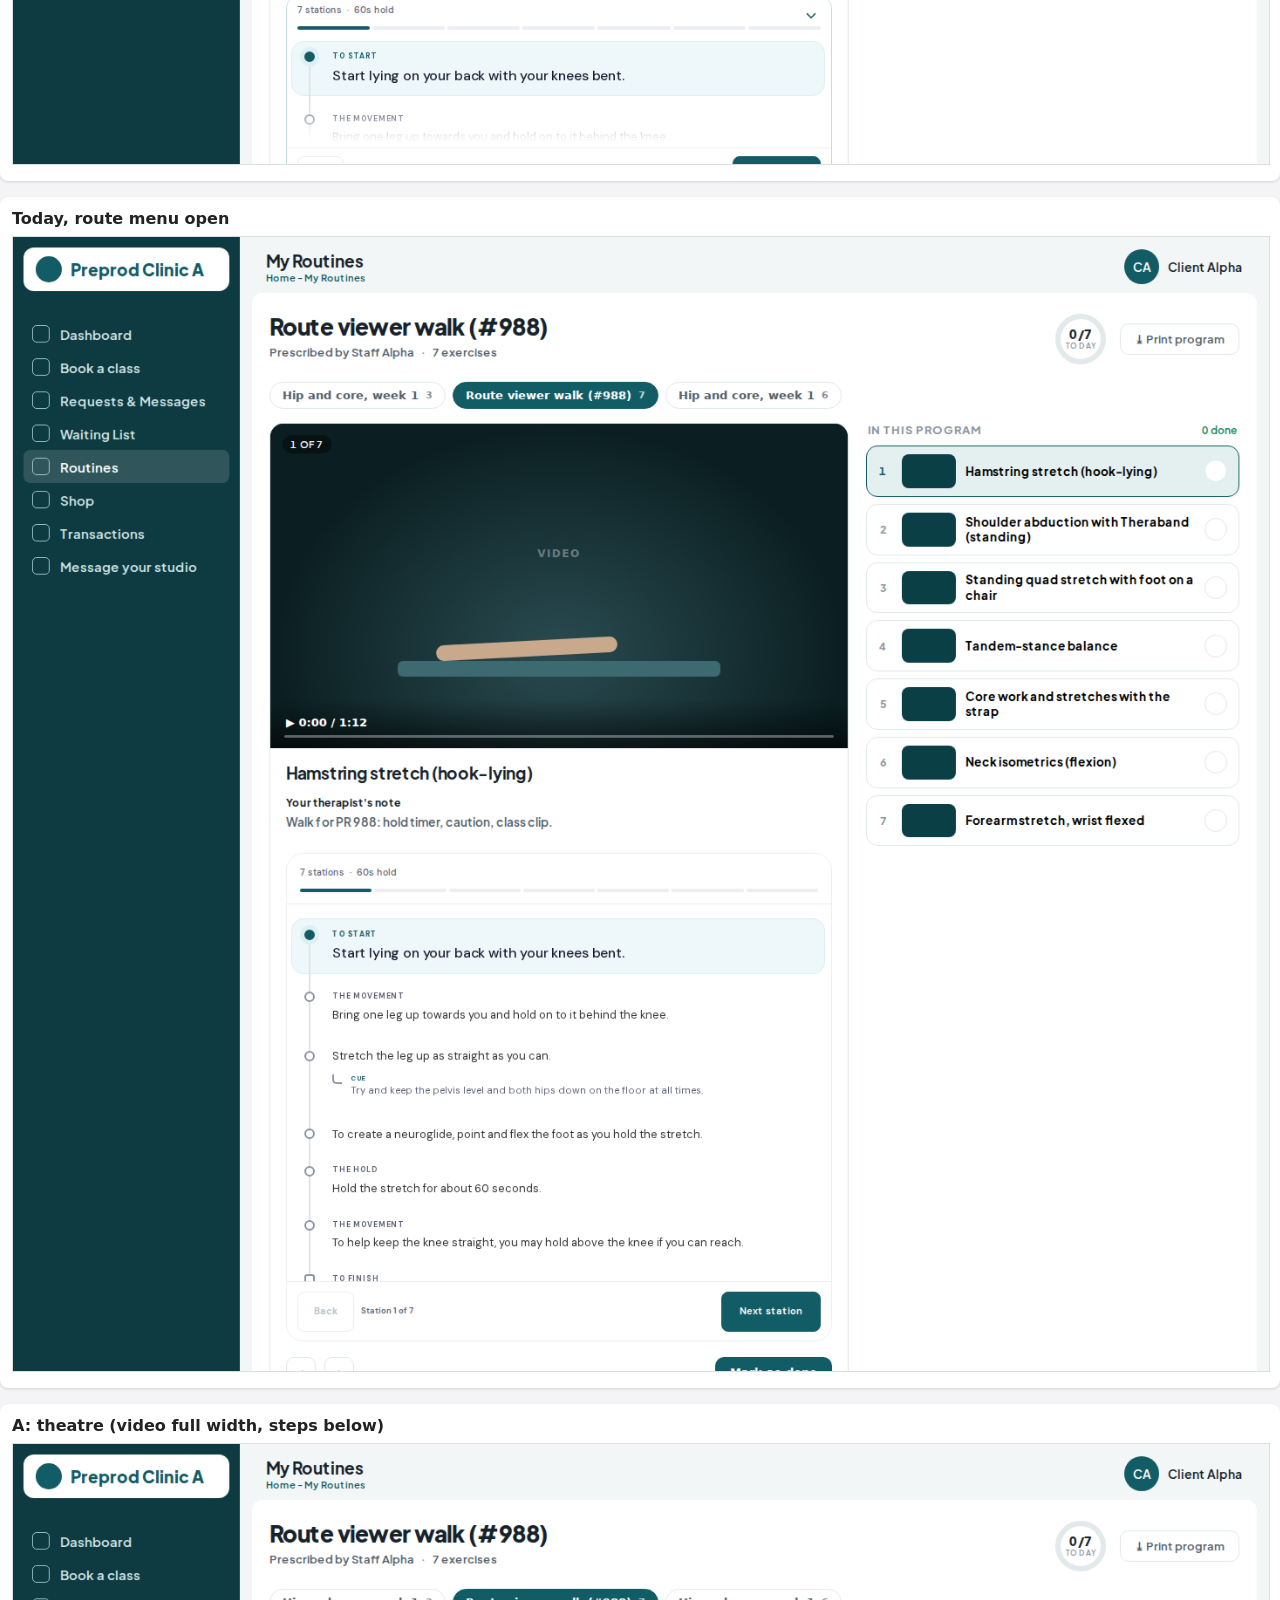
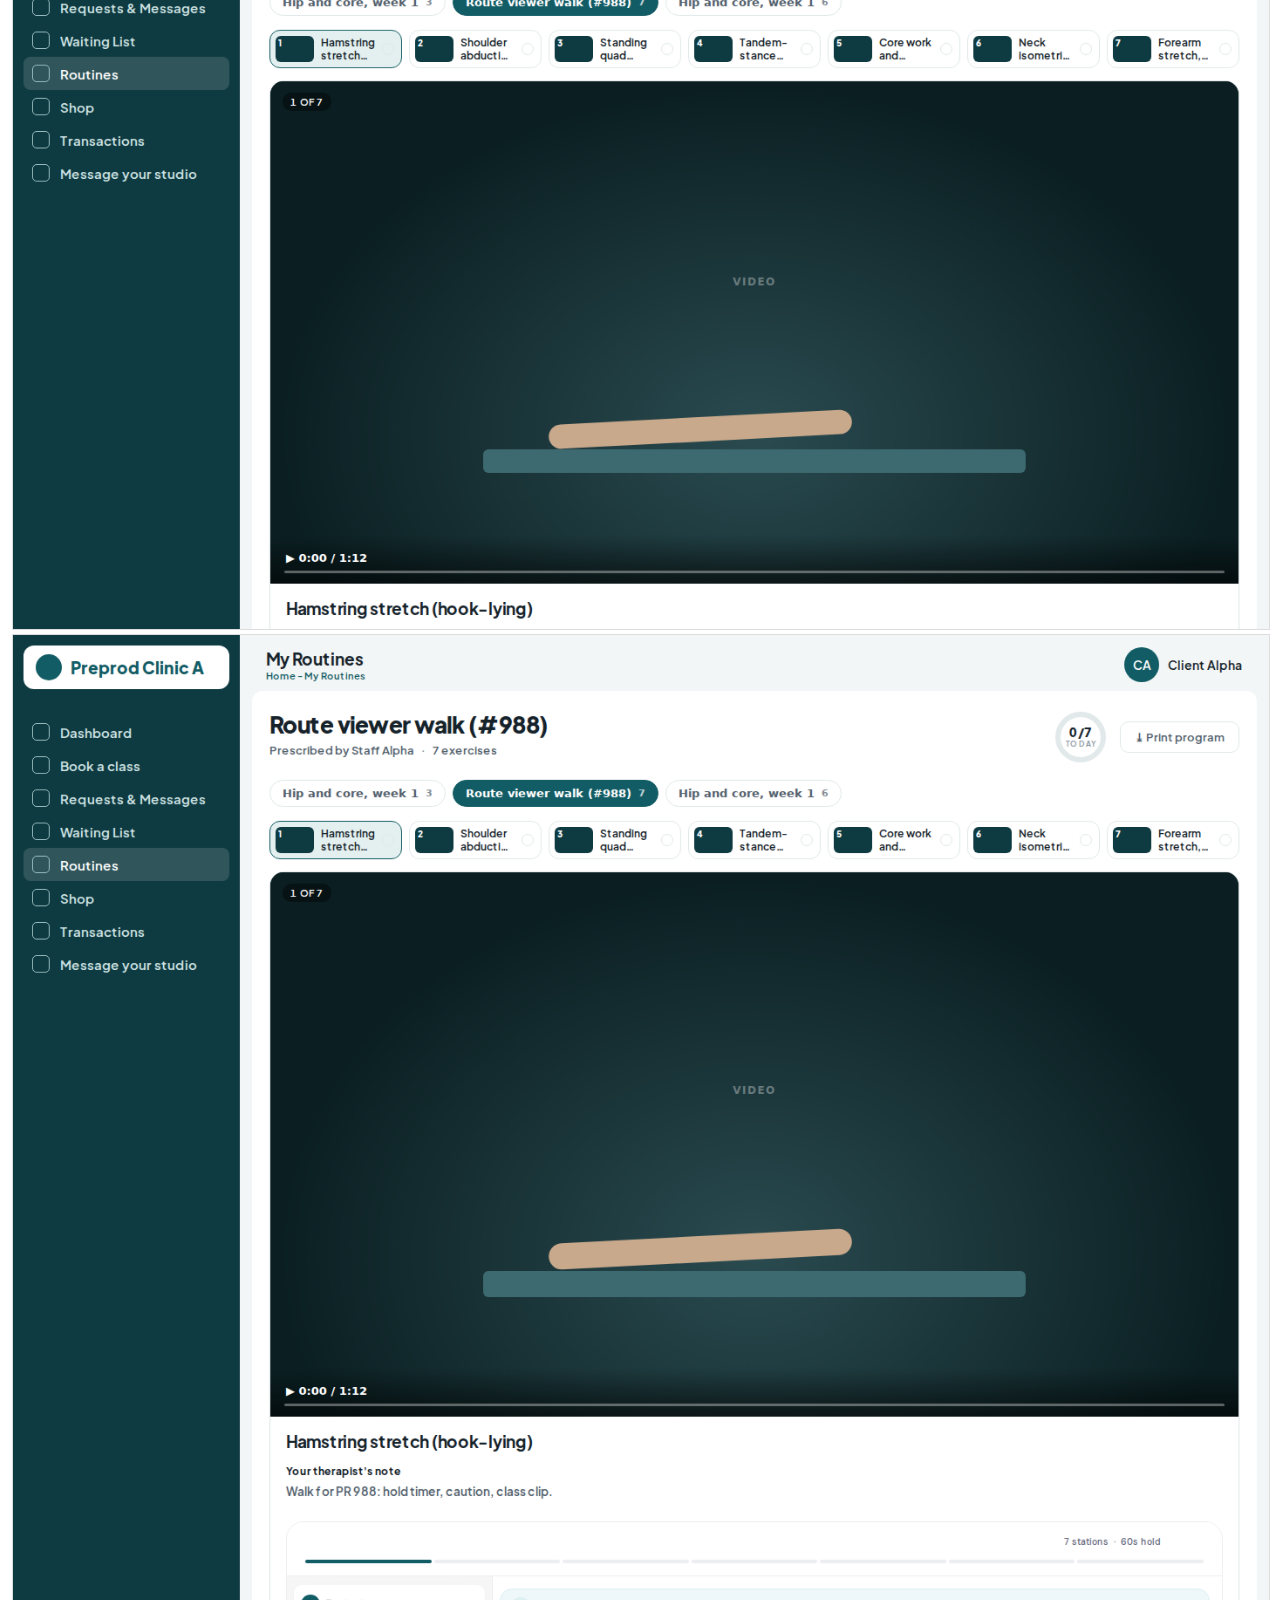
==== commit 3e2e7de3: "Printed sheet: footer on every page, studio right-aligned, fr and it" ====
--- a/index.html
+++ b/index.html
@@ -2,7 +2,7 @@
 <style>body{font:16px system-ui;margin:24px auto;max-width:1500px;background:#f4f4f6;color:#222}h1{margin:0 0 4px}h2{margin:40px 0 4px;border-top:2px solid #ccc;padding-top:16px}figure{margin:16px 0;background:#fff;padding:12px;border-radius:8px;box-shadow:0 1px 3px #0002}figcaption{font-weight:600;margin-bottom:8px}img{max-width:100%;border:1px solid #ddd}nav a{margin-right:14px}</style>
 <h1>#1115 home programme: design picks</h1>
 <nav><a href=#pdf>PDF sheet</a><a href=#v4><b>Round 4</b></a><a href=#v2>Round 2</a><a href=#layout>1. Desktop layout</a><a href=#text>2. Step text</a><a href=#cc>3. Subtitles</a><a href=#builder>4. Staff builder</a></nav>
-<h2 id=sheet style="border-color:#125c65"><a href=sheet/>Printed sheet in the site style (15 Oct, draft)</a></h2>
+<h2 id=sheet style="border-color:#125c65"><a href=sheet/>Printed sheet in the site style (15 Oct)</a></h2>
 <h2 id=built style="border-color:#125c65"><a href=built/>Round 4 as built (15 Oct): screenshots from the app</a></h2>
 <h2 id=v4 style="border-color:#125c65">Round 4 (12 Oct): latest</h2>
 <figure><figcaption>Client page, desktop 1440: cards, full-height steps, subtitle and audio chips, Next button, Print in the playlist header</figcaption><img src=shots/V4-desk.png></figure>
